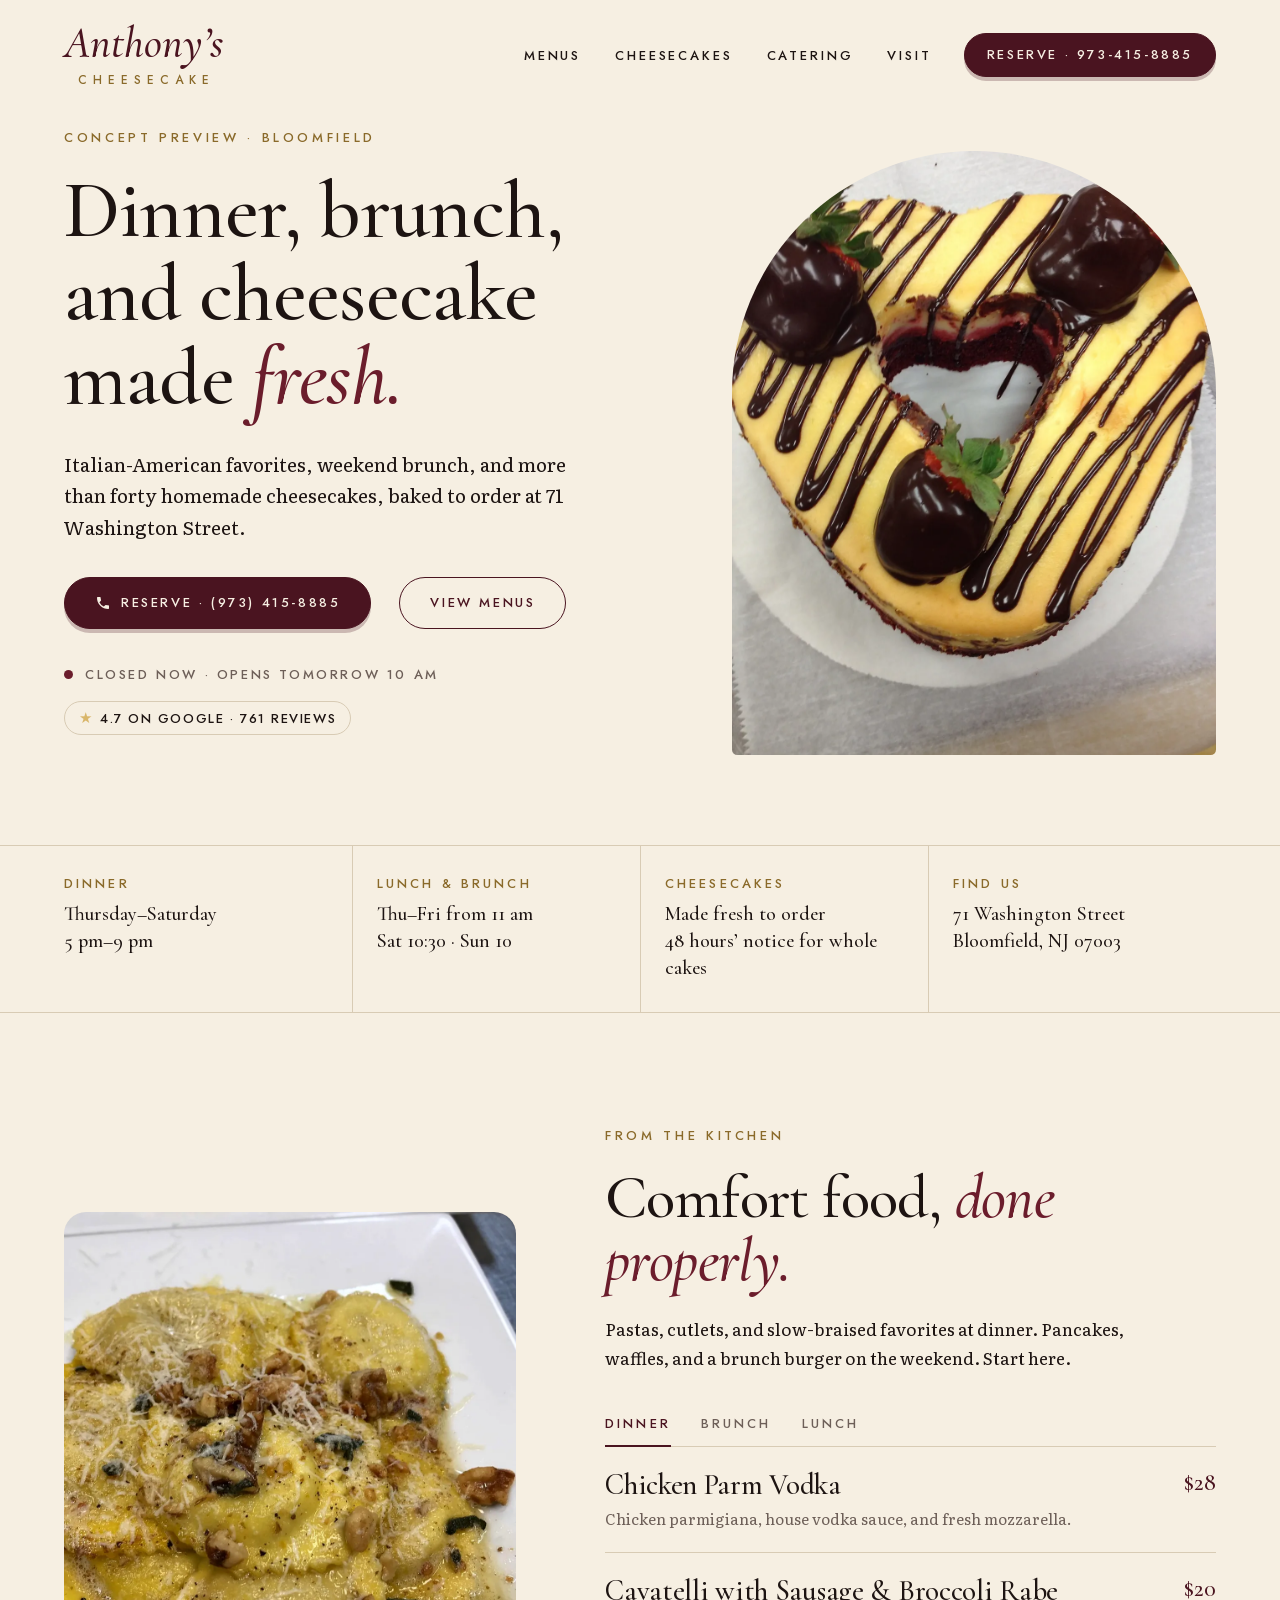
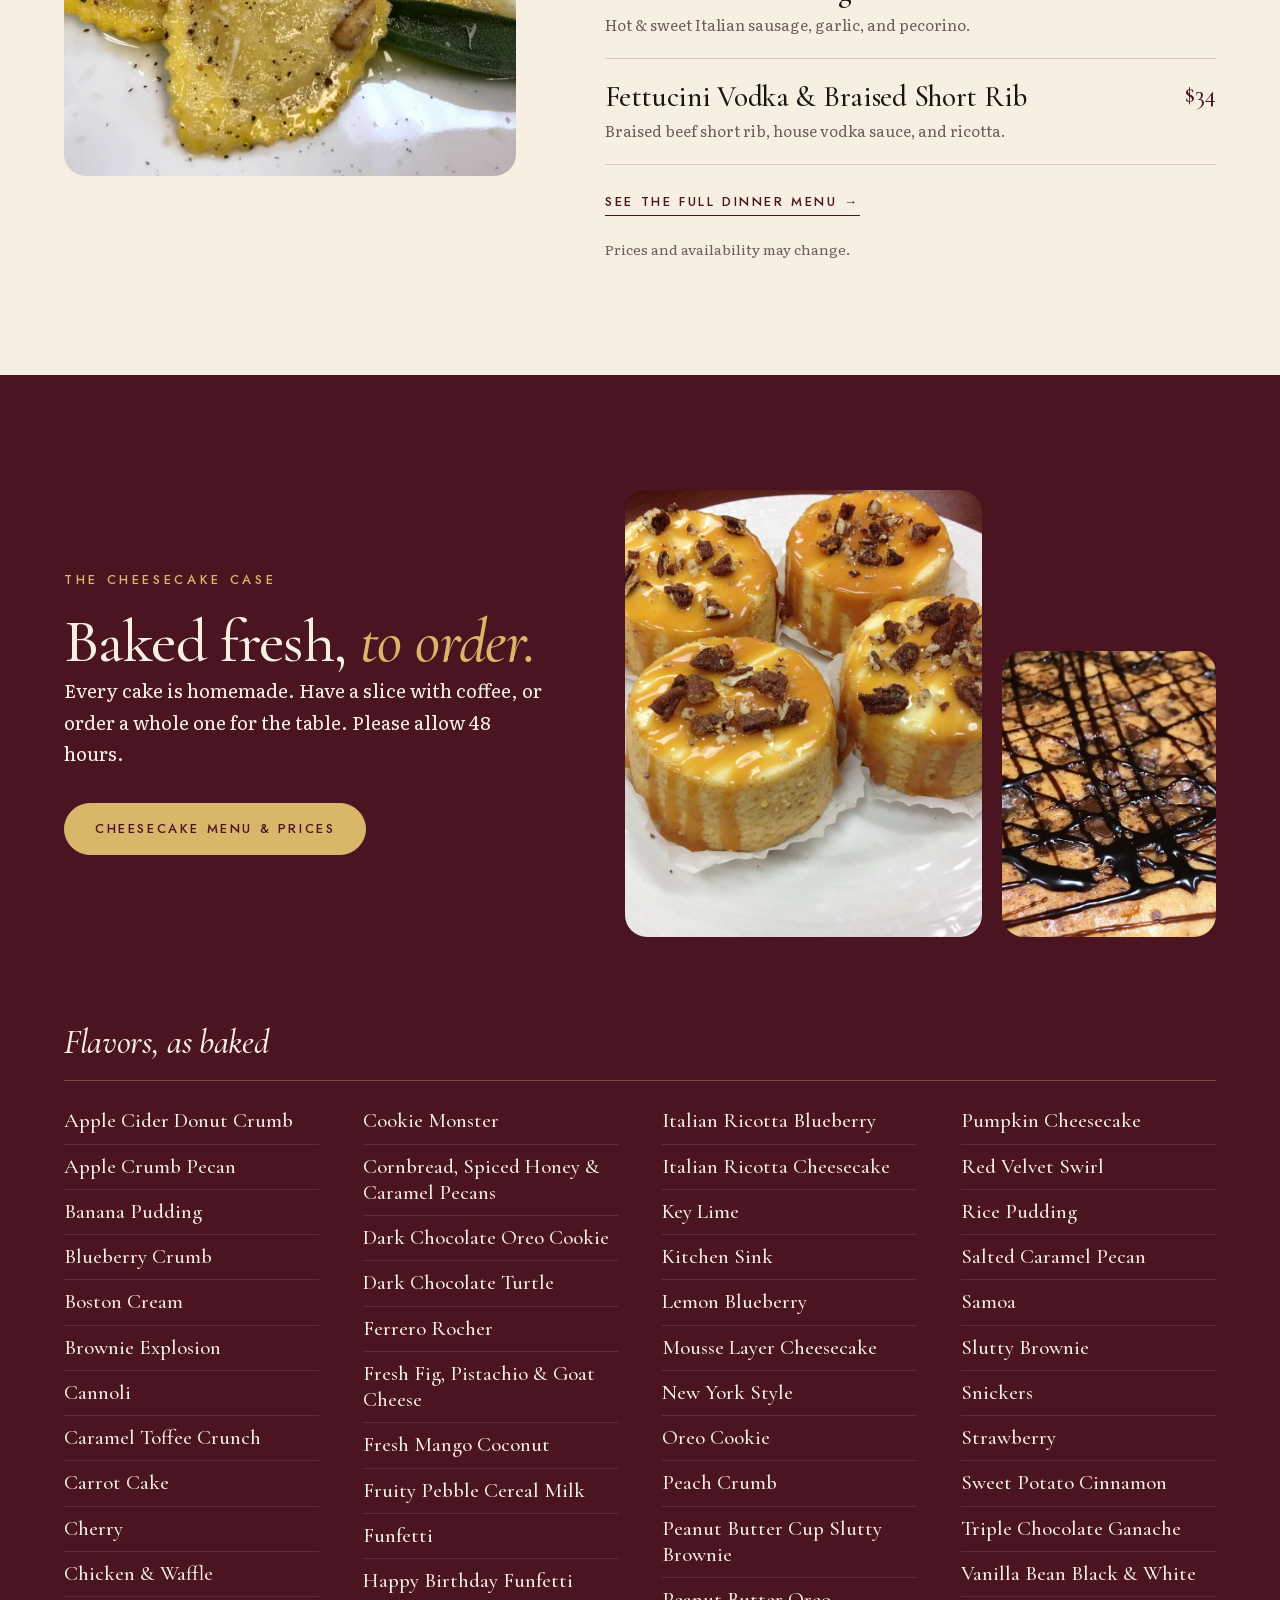
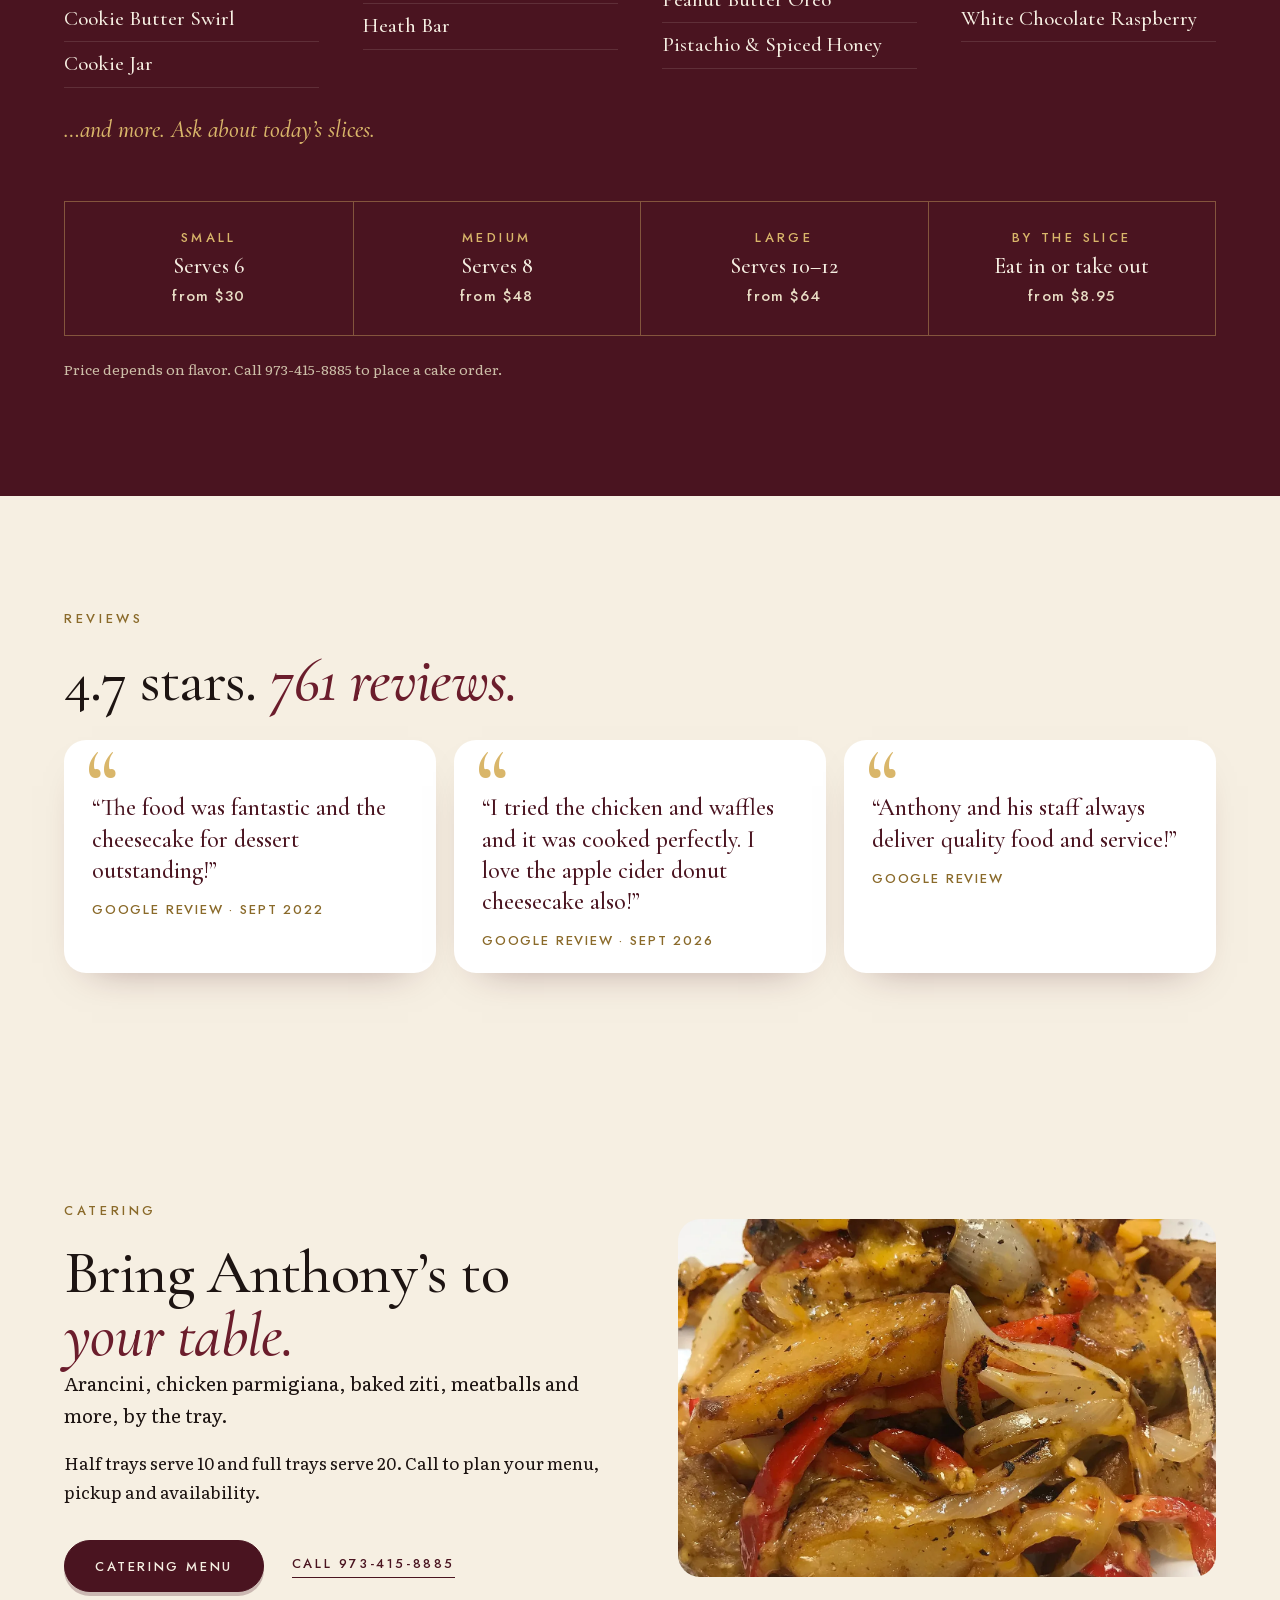
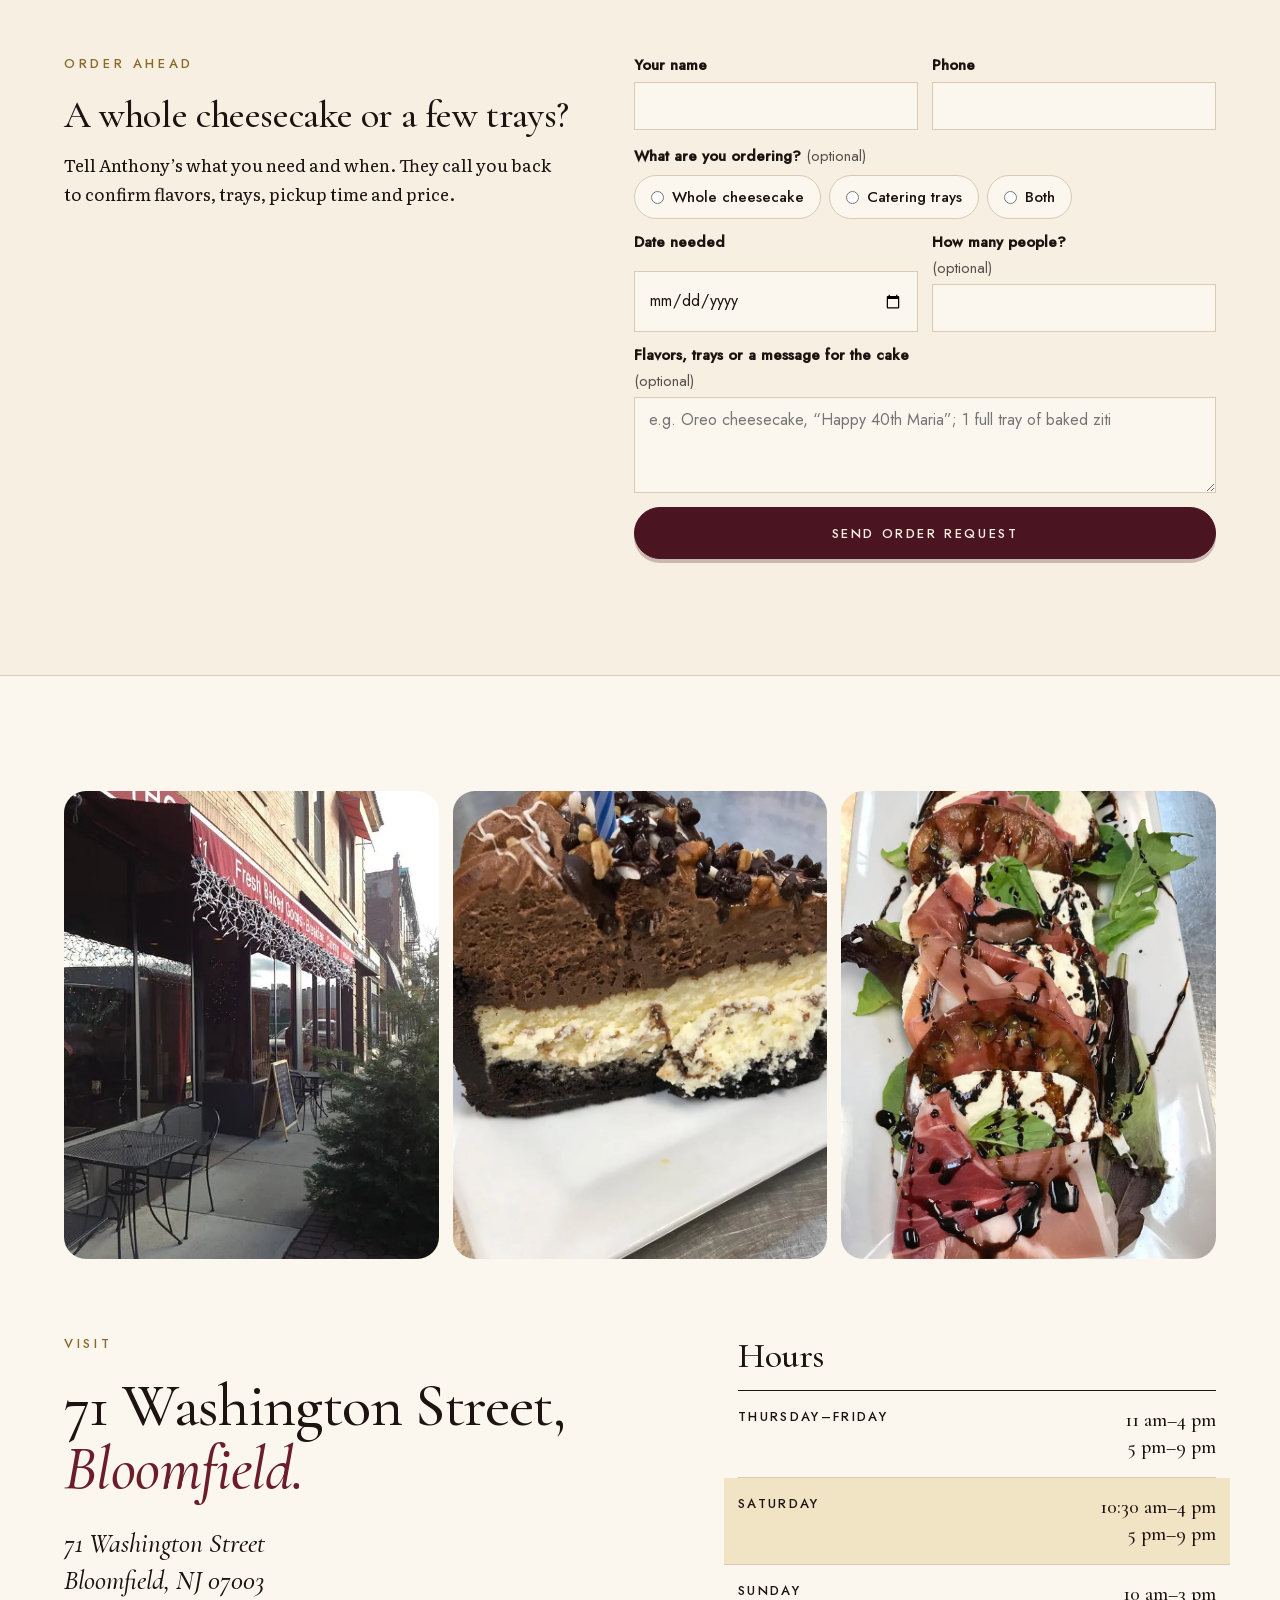
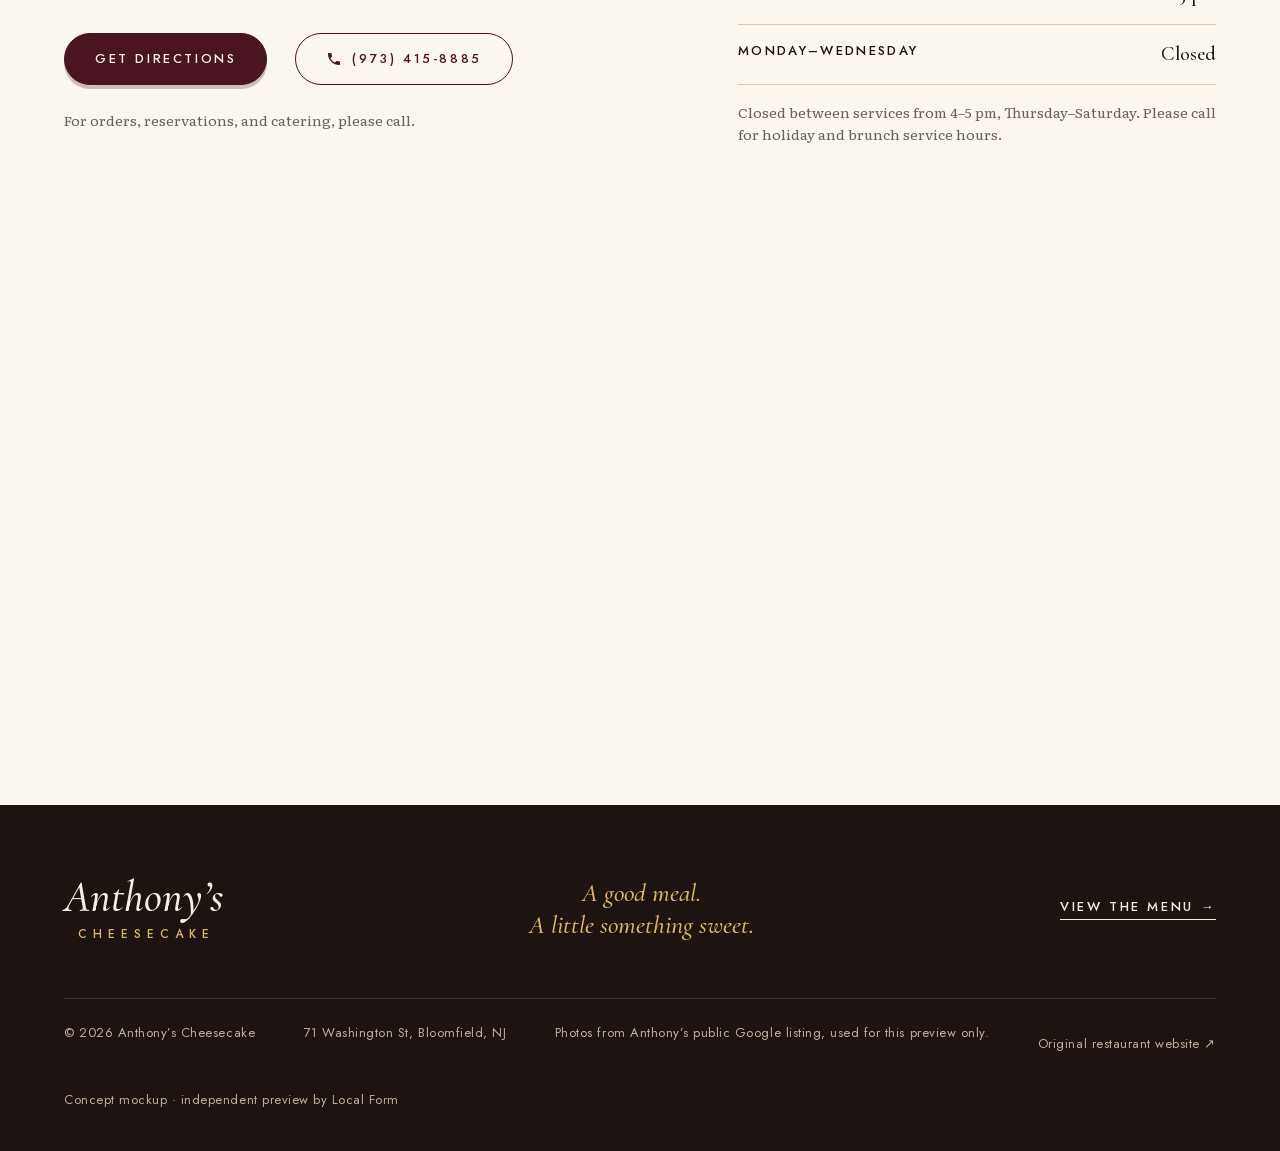
==== index.html @ 9adf65b8 "Preview" ====
<!doctype html>
<html lang="en">
<head>
  <meta charset="utf-8"><meta name="viewport" content="width=device-width, initial-scale=1">
  <title>Anthony’s Cheesecake · Dinner, Brunch & Homemade Cheesecake in Bloomfield, NJ</title>
  <meta name="description" content="Italian-American dinners, weekend brunch, and homemade cheesecake made fresh to order at 71 Washington Street in Bloomfield, NJ. Call 973-415-8885.">
  <meta property="og:type" content="website"><meta property="og:title" content="Anthony’s Cheesecake · Dinner, Brunch &amp; Homemade Cheesecake in Bloomfield, NJ"><meta property="og:description" content="Italian-American dinners, weekend brunch and homemade cheesecake made fresh to order at 71 Washington Street, Bloomfield, NJ.">
  <meta property="og:url" content="https://local-form.github.io/anthonys-preview/"><meta property="og:image" content="https://local-form.github.io/anthonys-preview/assets/og.jpg"><meta property="og:image:width" content="1200"><meta property="og:image:height" content="630"><meta name="twitter:card" content="summary_large_image">
  <meta name="robots" content="noindex"><meta name="theme-color" content="#4a1420">
  <link rel="icon" href="assets/favicon.svg" type="image/svg+xml">
  <link rel="stylesheet" href="assets/fonts.css?v=2"><link rel="stylesheet" href="styles.css?v=202610232">
  <script defer src="app.js?v=202610232"></script>
  <script type="application/ld+json">{"@context":"https://schema.org","@type":"Restaurant","name":"Anthony’s Cheesecake","servesCuisine":["Italian","American","Desserts"],"telephone":"+1-973-415-8885","address":{"@type":"PostalAddress","streetAddress":"71 Washington Street","addressLocality":"Bloomfield","addressRegion":"NJ","postalCode":"07003","addressCountry":"US"},"openingHoursSpecification":[{"@type":"OpeningHoursSpecification","dayOfWeek":["Thursday","Friday"],"opens":"11:00","closes":"16:00"},{"@type":"OpeningHoursSpecification","dayOfWeek":["Thursday","Friday","Saturday"],"opens":"17:00","closes":"21:00"},{"@type":"OpeningHoursSpecification","dayOfWeek":"Saturday","opens":"10:30","closes":"16:00"},{"@type":"OpeningHoursSpecification","dayOfWeek":"Sunday","opens":"10:00","closes":"15:00"}]}</script>
</head>
<body>
  <a class="skip-link" href="#main">Skip to content</a>
  <header class="site-header wrap">
    <a class="wordmark" href="index.html" aria-label="Anthony’s Cheesecake home">Anthony’s<span>Cheesecake</span></a>
    <nav class="desktop-nav" aria-label="Main navigation"><a href="menu.html">Menus</a><a href="menu.html?menu=cheesecake">Cheesecakes</a><a href="index.html#catering">Catering</a><a href="index.html#visit">Visit</a></nav>
    <a class="button header-call" href="tel:+19734158885">Reserve · 973-415-8885</a>
    <button class="menu-toggle" aria-expanded="false" aria-controls="mobile-nav" aria-label="Open navigation"><span class="menu-lines" aria-hidden="true"></span></button>
    <nav id="mobile-nav" class="mobile-nav" aria-label="Mobile navigation" hidden><a href="menu.html">Menus</a><a href="menu.html?menu=cheesecake">Cheesecakes</a><a href="index.html#catering">Catering</a><a href="index.html#visit">Hours &amp; directions</a><a href="tel:+19734158885">Call 973-415-8885</a></nav>
  </header>
  <main id="main">
    <section class="hero wrap" aria-labelledby="hero-title">
      <div class="hero-copy">
        <p class="eyebrow">Concept preview · Bloomfield</p>
        <h1 id="hero-title">Dinner, brunch, and cheesecake made <em>fresh.</em></h1>
        <p class="lead">Italian-American favorites, weekend brunch, and more than forty homemade cheesecakes, baked to order at 71 Washington Street.</p>
        <div class="action-row"><a class="button" href="tel:+19734158885"><svg class="ic" viewBox="0 0 24 24" aria-hidden="true"><path d="M6.6 10.8a15.1 15.1 0 0 0 6.6 6.6l2.2-2.2a1 1 0 0 1 1-.25 11.4 11.4 0 0 0 3.6.57 1 1 0 0 1 1 1V20a1 1 0 0 1-1 1A17 17 0 0 1 3 4a1 1 0 0 1 1-1h3.5a1 1 0 0 1 1 1c0 1.25.2 2.45.57 3.57a1 1 0 0 1-.25 1z"/></svg>Reserve · (973) 415-8885</a><a class="button button-ghost" href="menu.html">View menus</a></div>
        <p class="status" id="open-status" role="status"><span class="dot" aria-hidden="true"></span><span id="open-text">Hours below</span></p>
        <p class="rating-badge"><span aria-hidden="true">★</span> 4.7 on Google · 761 reviews</p>
      </div>
      <figure class="photo photo-arch" data-shot="1"><img src="assets/hero.webp" alt="A heart-shaped cheesecake with chocolate-dipped strawberries at Anthony’s" width="1152" height="1536" fetchpriority="high" style="object-position:50% 50%"></figure>
    </section>

    <section class="facts wrap" aria-label="At a glance"><div data-reveal><b>Dinner</b><span>Thursday–Saturday<br>5 pm–9 pm</span></div><div data-reveal><b>Lunch &amp; brunch</b><span>Thu–Fri from 11 am<br>Sat 10:30 · Sun 10</span></div><div data-reveal><b>Cheesecakes</b><span>Made fresh to order<br>48 hours’ notice for whole cakes</span></div><div data-reveal><b>Find us</b><span>71 Washington Street<br>Bloomfield, NJ 07003</span></div></section>

    <section class="menu-story wrap section-space" id="menus" aria-labelledby="meal-title">
      <figure class="photo photo-tall" data-shot="2" data-reveal><img src="assets/ravioli.webp" alt="Fresh ravioli with sage, toasted nuts and grated cheese at Anthony’s" loading="lazy" width="1080" height="1350"></figure>
      <div class="meal-copy">
        <p class="eyebrow">From the kitchen</p>
        <h2 id="meal-title" data-reveal>Comfort food, <em>done properly.</em></h2>
        <p>Pastas, cutlets, and slow-braised favorites at dinner. Pancakes, waffles, and a brunch burger on the weekend. Start here.</p>
        <div class="meal-tabs" role="tablist" aria-label="Preview a menu"><button id="preview-dinner" role="tab" aria-selected="true" aria-controls="meal-preview" data-preview="dinner">Dinner</button><button id="preview-brunch" role="tab" aria-selected="false" aria-controls="meal-preview" data-preview="brunch" tabindex="-1">Brunch</button><button id="preview-lunch" role="tab" aria-selected="false" aria-controls="meal-preview" data-preview="lunch" tabindex="-1">Lunch</button></div>
        <div id="meal-preview" role="tabpanel" aria-labelledby="preview-dinner" class="preview-list">
          <div class="preview-dish" data-reveal><div><h3>Chicken Parm Vodka</h3><p>Chicken parmigiana, house vodka sauce, and fresh mozzarella.</p></div><span>$28</span></div>
          <div class="preview-dish" data-reveal><div><h3>Cavatelli with Sausage &amp; Broccoli Rabe</h3><p>Hot &amp; sweet Italian sausage, garlic, and pecorino.</p></div><span>$20</span></div>
          <div class="preview-dish" data-reveal><div><h3>Fettucini Vodka &amp; Braised Short Rib</h3><p>Braised beef short rib, house vodka sauce, and ricotta.</p></div><span>$34</span></div>
        </div>
        <a id="full-menu-link" class="text-link" href="menu.html?menu=dinner">See the full dinner menu →</a>
        <p class="small">Prices and availability may change.</p>
      </div>
    </section>

    <section class="board-section section-space" id="cheesecakes" aria-labelledby="cake-title">
      <div class="wrap">
        <div class="board-top">
          <div class="board-intro"><p class="eyebrow">The cheesecake case</p><h2 id="cake-title" data-reveal>Baked fresh, <em>to order.</em></h2><p class="lead">Every cake is homemade. Have a slice with coffee, or order a whole one for the table. Please allow 48 hours.</p><div class="action-row"><a class="button button-gold" href="menu.html?menu=cheesecake">Cheesecake menu &amp; prices</a></div></div>
          <div class="photo-pair"><figure class="photo photo-dark" data-shot="3" data-reveal><img src="assets/case.webp" alt="Mini cheesecakes topped with pecans at Anthony’s" loading="lazy" style="object-position:50% 40%"></figure><figure class="photo photo-dark" data-shot="4" data-reveal><img src="assets/slice.webp" alt="Close-up of chocolate drizzle over a cheesecake at Anthony’s" loading="lazy" style="object-position:50% 50%"></figure></div>
        </div>
        <h3 class="flavor-title">Flavors, as baked</h3>
        <ul class="flavors">
<!--FLAVORS--><li>Apple Cider Donut Crumb</li><li>Apple Crumb Pecan</li><li>Banana Pudding</li><li>Blueberry Crumb</li><li>Boston Cream</li><li>Brownie Explosion</li><li>Cannoli</li><li>Caramel Toffee Crunch</li><li>Carrot Cake</li><li>Cherry</li><li>Chicken &amp; Waffle</li><li>Cookie Butter Swirl</li><li>Cookie Jar</li><li>Cookie Monster</li><li>Cornbread, Spiced Honey &amp; Caramel Pecans</li><li>Dark Chocolate Oreo Cookie</li><li>Dark Chocolate Turtle</li><li>Ferrero Rocher</li><li>Fresh Fig, Pistachio &amp; Goat Cheese</li><li>Fresh Mango Coconut</li><li>Fruity Pebble Cereal Milk</li><li>Funfetti</li><li>Happy Birthday Funfetti</li><li>Heath Bar</li><li>Italian Ricotta Blueberry</li><li>Italian Ricotta Cheesecake</li><li>Key Lime</li><li>Kitchen Sink</li><li>Lemon Blueberry</li><li>Mousse Layer Cheesecake</li><li>New York Style</li><li>Oreo Cookie</li><li>Peach Crumb</li><li>Peanut Butter Cup Slutty Brownie</li><li>Peanut Butter Oreo</li><li>Pistachio &amp; Spiced Honey</li><li>Pumpkin Cheesecake</li><li>Red Velvet Swirl</li><li>Rice Pudding</li><li>Salted Caramel Pecan</li><li>Samoa</li><li>Slutty Brownie</li><li>Snickers</li><li>Strawberry</li><li>Sweet Potato Cinnamon</li><li>Triple Chocolate Ganache</li><li>Vanilla Bean Black &amp; White</li><li>White Chocolate Raspberry</li><!--/FLAVORS-->
        </ul><p class="board-note">…and more. Ask about today’s slices.</p>
        <div class="sizes" role="list" aria-label="Whole cheesecake sizes">
          <div role="listitem" data-reveal><b>Small</b><span>Serves 6</span><em>from $30</em></div>
          <div role="listitem" data-reveal><b>Medium</b><span>Serves 8</span><em>from $48</em></div>
          <div role="listitem" data-reveal><b>Large</b><span>Serves 10–12</span><em>from $64</em></div>
          <div role="listitem" data-reveal><b>By the slice</b><span>Eat in or take out</span><em>from $8.95</em></div>
        </div>
        <p class="small sizes-note">Price depends on flavor. Call 973-415-8885 to place a cake order.</p>
      </div>
    </section>


    <section class="reviews-section wrap section-space" aria-labelledby="rev-title">
      <p class="eyebrow" data-reveal>Reviews</p>
      <h2 id="rev-title" data-reveal>4.7 stars. <em>761 reviews.</em></h2>
      <div class="review-cards">
        <figure data-reveal><blockquote>“The food was fantastic and the cheesecake for dessert outstanding!”</blockquote><figcaption>Google review · Sept 2022</figcaption></figure>
        <figure data-reveal><blockquote>“I tried the chicken and waffles and it was cooked perfectly. I love the apple cider donut cheesecake also!”</blockquote><figcaption>Google review · Sept 2026</figcaption></figure>
        <figure data-reveal><blockquote>“Anthony and his staff always deliver quality food and service!”</blockquote><figcaption>Google review</figcaption></figure>
      </div>
    </section>

    <section id="catering" class="catering-section wrap section-space" aria-labelledby="catering-title">
      <div class="catering-layout"><div><p class="eyebrow">Catering</p><h2 id="catering-title" data-reveal>Bring Anthony’s to <em>your table.</em></h2><p class="lead">Arancini, chicken parmigiana, baked ziti, meatballs and more, by the tray.</p><p>Half trays serve 10 and full trays serve 20. Call to plan your menu, pickup and availability.</p><div class="action-row"><a class="button" href="menu.html?menu=catering">Catering menu</a><a class="text-link" href="tel:+19734158885">Call 973-415-8885</a></div></div>
      <figure class="photo photo-wide" data-shot="5" data-reveal><img src="assets/catering.webp" alt="Sausage and peppers from Anthony’s kitchen" loading="lazy" style="object-position:50% 50%"></figure></div>
      <div class="lf-wrap" style="margin-top:clamp(36px,5vw,64px)"><div><p class="eyebrow">Order ahead</p><h3 class="lf-h3">A whole cheesecake or a few trays?</h3><p>Tell Anthony’s what you need and when. They call you back to confirm flavors, trays, pickup time and price.</p></div><form id="order-form" class="lf-req" data-lf-request data-lf-confirm="Preview only: nothing was sent. On the real site, Anthony’s calls you back to confirm flavors, trays, pickup time and price. To order now, call 973-415-8885."><div class="lf-row"><label>Your name<input type="text" name="name" autocomplete="name" required></label><label>Phone<input type="tel" name="phone" autocomplete="tel" inputmode="tel" required></label></div><fieldset><legend>What are you ordering? <span>(optional)</span></legend><label><input type="radio" name="kind" value="Whole cheesecake" data-sum="%"> Whole cheesecake</label><label><input type="radio" name="kind" value="Catering trays" data-sum="%"> Catering trays</label><label><input type="radio" name="kind" value="Both" data-sum="%"> Both</label></fieldset><div class="lf-row"><label>Date needed<input type="date" name="day" data-sum="%" required></label><label>How many people? <span>(optional)</span><input type="number" name="guests" min="1" inputmode="numeric" data-sum="% people"></label></div><label>Flavors, trays or a message for the cake <span>(optional)</span><textarea name="order" rows="3" data-sum="%" placeholder="e.g. Oreo cheesecake, “Happy 40th Maria”; 1 full tray of baked ziti"></textarea></label><button class="button" type="submit">Send order request</button><p class="lf-done" role="status" aria-live="polite" hidden></p></form></div>
    </section>

    <section id="visit" class="visit-section section-space" aria-labelledby="visit-title">
      <div class="wrap">
        <div class="photo-strip"><figure class="photo" data-reveal><img src="assets/strip-front.webp" alt="Anthony’s red awning and outdoor tables on Washington Street" loading="lazy" width="540" height="675"></figure><figure class="photo" data-reveal><img src="assets/strip-heart.webp" alt="A tall slice of chocolate layer cheesecake" loading="lazy" width="800" height="1000"></figure><figure class="photo" data-reveal><img src="assets/strip-caprese.webp" alt="Tomato, mozzarella and prosciutto with balsamic" loading="lazy" width="800" height="1000"></figure></div>
        <div class="visit-grid">
          <div class="visit-intro"><p class="eyebrow">Visit</p><h2 id="visit-title" data-reveal>71 Washington Street, <em>Bloomfield.</em></h2><address>71 Washington Street<br>Bloomfield, NJ 07003</address><div class="action-row"><a class="button" href="https://www.google.com/maps/dir/?api=1&amp;destination=71+Washington+Street+Bloomfield+NJ+07003" target="_blank" rel="noopener">Get directions</a><a class="button button-ghost" href="tel:+19734158885"><svg class="ic" viewBox="0 0 24 24" aria-hidden="true"><path d="M6.6 10.8a15.1 15.1 0 0 0 6.6 6.6l2.2-2.2a1 1 0 0 1 1-.25 11.4 11.4 0 0 0 3.6.57 1 1 0 0 1 1 1V20a1 1 0 0 1-1 1A17 17 0 0 1 3 4a1 1 0 0 1 1-1h3.5a1 1 0 0 1 1 1c0 1.25.2 2.45.57 3.57a1 1 0 0 1-.25 1z"/></svg>(973) 415-8885</a></div><p class="small">For orders, reservations, and catering, please call.</p></div>
          <div class="hours"><h3>Hours</h3><dl data-hours><div data-days="4,5"><dt>Thursday–Friday</dt><dd>11 am–4 pm<br>5 pm–9 pm</dd></div><div data-days="6"><dt>Saturday</dt><dd>10:30 am–4 pm<br>5 pm–9 pm</dd></div><div data-days="0"><dt>Sunday</dt><dd>10 am–3 pm</dd></div><div data-days="1,2,3"><dt>Monday–Wednesday</dt><dd>Closed</dd></div></dl><p class="small">Closed between services from 4–5 pm, Thursday–Saturday. Please call for holiday and brunch service hours.</p></div>
        </div>
        <div class="visit-map" data-reveal><iframe title="Map to Anthony’s Cheesecake, 71 Washington St, Bloomfield" src="https://www.google.com/maps/embed?origin=mfe&amp;pb=!1m3!2m1!1sAnthony's+Cheesecake+71+Washington+St+Bloomfield+NJ+07003!6i16" loading="lazy" referrerpolicy="no-referrer-when-downgrade"></iframe></div>
      </div>
    </section>
  </main>
  <footer class="site-footer"><div class="wrap"><div class="footer-top"><a class="wordmark" href="index.html">Anthony’s<span>Cheesecake</span></a><p>A good meal.<br>A little something sweet.</p><a class="text-link" href="menu.html">View the menu →</a></div><div class="footer-bottom"><span>© <span data-year>2026</span> Anthony’s Cheesecake</span><span>71 Washington St, Bloomfield, NJ</span><span>Photos from Anthony’s public Google listing, used for this preview only.</span><a href="https://anthonyscheesecake.com/" target="_blank" rel="noopener">Original restaurant website ↗</a><a href="https://localform.online" target="_blank" rel="noopener">Concept mockup · independent preview by Local Form</a></div></div></footer>
  <nav class="mobile-actions" aria-label="Quick restaurant actions"><a href="menu.html">View menus</a><a href="tel:+19734158885"><svg class="ic" viewBox="0 0 24 24" aria-hidden="true"><path d="M6.6 10.8a15.1 15.1 0 0 0 6.6 6.6l2.2-2.2a1 1 0 0 1 1-.25 11.4 11.4 0 0 0 3.6.57 1 1 0 0 1 1 1V20a1 1 0 0 1-1 1A17 17 0 0 1 3 4a1 1 0 0 1 1-1h3.5a1 1 0 0 1 1 1c0 1.25.2 2.45.57 3.57a1 1 0 0 1-.25 1z"/></svg>Call (973) 415-8885</a></nav>
</body>
</html>
---- assets/fonts.css ----
﻿@font-face{font-family:'Literata';font-style:normal;font-weight:400;font-display:swap;src:url(font-0.woff2) format('woff2')}
@font-face{font-family:'Literata';font-style:normal;font-weight:500;font-display:swap;src:url(font-1.woff2) format('woff2')}
@font-face{font-family:'Cormorant Garamond';font-style:normal;font-weight:500;font-display:swap;src:url(cg-500.woff2) format('woff2')}
@font-face{font-family:'Cormorant Garamond';font-style:normal;font-weight:600;font-display:swap;src:url(cg-600.woff2) format('woff2')}
@font-face{font-family:'Cormorant Garamond';font-style:italic;font-weight:500;font-display:swap;src:url(cg-italic.woff2) format('woff2')}
@font-face{font-family:'Jost';font-style:normal;font-weight:400;font-display:swap;src:url(jost-400.woff2) format('woff2')}
@font-face{font-family:'Jost';font-style:normal;font-weight:500;font-display:swap;src:url(jost-500.woff2) format('woff2')}
---- styles.css ----
@import url('assets/fonts.css');
:root{--cream:#f6efe2;--paper:#fbf7ee;--wine:#4a1420;--wine-2:#6b1d2c;--ink:#1d1412;--brass:#8a6a2a;--gold:#d9b66a;--muted:#6d5f58;--line:#d8cbb4;--display:'Cormorant Garamond',Georgia,serif;--body:'Literata',Georgia,serif;--ui:'Jost',Arial,sans-serif;--gutter:clamp(22px,5vw,80px);--space:clamp(72px,9vw,136px)}
*{box-sizing:border-box}html{scroll-behavior:smooth;scroll-padding-top:20px}body{margin:0;background:var(--cream);color:var(--ink);font-family:var(--body);font-size:17px;line-height:1.7}button,input,select{font:inherit}button{cursor:pointer}a{color:inherit;text-decoration:none}a:hover{text-decoration:underline;text-underline-offset:5px}button:focus-visible,a:focus-visible,summary:focus-visible,input:focus-visible,select:focus-visible{outline:2px solid var(--brass);outline-offset:4px}img,svg{display:block;max-width:100%}h1,h2,h3,p,figure{margin:0}h1,h2,h3{font-family:var(--display);font-weight:500;line-height:1.02;color:var(--ink);letter-spacing:-.01em}h1{font-size:clamp(50px,6.4vw,100px)}h2{font-size:clamp(40px,4.8vw,72px)}h3{font-size:28px;line-height:1.1}em{font-style:italic;color:var(--wine-2)}p{max-width:58ch}p+p{margin-top:18px}.lead{font-size:clamp(18px,1.5vw,21px);line-height:1.65}.small{font-size:14px;color:var(--muted);line-height:1.6}.eyebrow{font:500 13px/1.3 var(--ui);letter-spacing:.28em;text-transform:uppercase;color:var(--brass);margin-bottom:22px;max-width:none}.wrap{width:100%;max-width:1440px;padding-inline:var(--gutter);margin-inline:auto}.section-space{padding-block:var(--space)}
.button{display:inline-flex;align-items:center;justify-content:center;min-height:52px;padding:12px 30px;background:var(--wine);color:var(--cream);font:500 13px/1.2 var(--ui);letter-spacing:.2em;text-transform:uppercase;border:1px solid var(--wine);transition:background .25s,color .25s,border-color .25s;text-align:center}.button:hover{text-decoration:none;background:var(--ink);border-color:var(--ink)}.button-ghost{background:transparent;color:var(--wine);border-color:var(--wine)}.button-ghost:hover{background:var(--wine);color:var(--cream);border-color:var(--wine)}.button-gold{background:var(--gold);color:var(--wine);border-color:var(--gold)}.button-gold:hover{background:var(--cream);border-color:var(--cream);color:var(--wine)}.text-link{font:500 13px/1.4 var(--ui);letter-spacing:.2em;text-transform:uppercase;border-bottom:1px solid currentColor;padding-bottom:3px}.text-link:hover{text-decoration:none;opacity:.7}.action-row{display:flex;align-items:center;flex-wrap:wrap;gap:18px 28px;margin-top:34px}.skip-link{position:fixed;z-index:100;top:10px;left:10px;padding:12px 18px;background:var(--wine);color:var(--cream);transform:translateY(-160%)}.skip-link:focus{transform:none}
.site-header{min-height:110px;display:flex;align-items:center;justify-content:space-between;gap:32px;position:relative;z-index:30}.wordmark{font:italic 500 44px/.9 var(--display);color:var(--wine);display:inline-block;flex-shrink:0;text-align:center}.wordmark span{display:block;font:500 12px/1 var(--ui);font-style:normal;letter-spacing:.5em;text-transform:uppercase;color:var(--brass);margin-top:10px;padding-left:.5em}.wordmark:hover{text-decoration:none}.desktop-nav{display:flex;gap:34px;margin-left:auto;font:500 13px/1 var(--ui);letter-spacing:.22em;text-transform:uppercase}.desktop-nav a{padding-block:14px}.header-call{min-height:44px;padding:10px 22px;font-size:13px}.menu-toggle,.mobile-nav,.mobile-actions{display:none}
.photo{position:relative;overflow:hidden;background:linear-gradient(160deg,#2a1a1a,#4a1420);color:var(--cream)}.photo img,.photo video{width:100%;height:100%;object-fit:cover}.ph{position:absolute;inset:14px;border:1px solid #d9b66a77;display:flex;flex-direction:column;justify-content:flex-end;gap:6px;padding:clamp(16px,2vw,28px)}.ph-num{font:500 13px/1.3 var(--ui);letter-spacing:.22em;text-transform:uppercase;color:var(--gold)}.ph b{font:italic 500 clamp(24px,2.3vw,34px)/1.05 var(--display)}.ph small{font:13px/1.55 var(--ui);color:#e8dcc4;max-width:42ch}.photo-arch{border-radius:999px 999px 0 0;aspect-ratio:4/5}.photo-arch .ph{border-radius:999px 999px 0 0}.photo-tall{aspect-ratio:4/5}.photo-wide{aspect-ratio:3/2}.photo-dark{aspect-ratio:1}.photo-banner{aspect-ratio:21/9;margin-bottom:clamp(44px,6vw,80px)}
.hero{display:grid;grid-template-columns:1.1fr .9fr;align-items:end;gap:clamp(30px,6vw,100px);padding-block:20px 90px}.hero-copy{padding-bottom:20px}.hero h1 em{display:inline}.hero .lead{margin-top:28px;max-width:44ch}.hero .photo{max-width:520px;width:100%;justify-self:end}.status{display:inline-flex;align-items:center;gap:12px;margin-top:38px;font:500 13px/1.3 var(--ui);letter-spacing:.2em;text-transform:uppercase;color:var(--muted);max-width:none}.status .dot{width:9px;height:9px;border-radius:50%;background:#9a8f88}.status.is-open{color:var(--ink)}.status.is-open .dot{background:#2f8f55;box-shadow:0 0 0 4px #2f8f5530}.status.is-closed .dot{background:var(--wine-2)}
.facts{display:grid;grid-template-columns:repeat(4,1fr);border-block:1px solid var(--line);padding-block:0}.facts div{padding:30px 24px;border-left:1px solid var(--line);display:flex;flex-direction:column;gap:8px}.facts div:first-child{border-left:0;padding-left:0}.facts b{font:500 13px/1.3 var(--ui);letter-spacing:.24em;text-transform:uppercase;color:var(--brass)}.facts span{font:500 20px/1.35 var(--display)}
.menu-story{display:grid;grid-template-columns:.85fr 1.15fr;gap:clamp(40px,7vw,120px);align-items:center}.meal-copy>p:not(.eyebrow){margin-top:22px}.meal-tabs{display:flex;gap:30px;margin-top:34px;border-bottom:1px solid var(--line)}.meal-tabs button{border:0;background:transparent;padding:10px 0 14px;font:500 13px/1.2 var(--ui);letter-spacing:.24em;text-transform:uppercase;color:var(--muted);position:relative}.meal-tabs button[aria-selected=true]{color:var(--wine)}.meal-tabs button[aria-selected=true]:after{content:'';position:absolute;left:0;right:0;bottom:-1px;height:2px;background:var(--wine)}.preview-dish{display:grid;grid-template-columns:1fr auto;gap:24px;padding:22px 0;border-bottom:1px solid var(--line)}.preview-dish h3{font-size:29px}.preview-dish p{margin-top:6px;font-size:15px;color:var(--muted);line-height:1.55}.preview-dish>span{font:500 24px/1.2 var(--display);color:var(--wine)}.meal-copy .text-link{display:inline-block;margin-top:28px;color:var(--wine)}.meal-copy .small{margin-top:16px}
.board-section{background:var(--wine);color:var(--cream)}.board-section h2,.board-section h3{color:var(--cream)}.board-section em{color:var(--gold)}.board-section .eyebrow{color:var(--gold)}.board-top{display:grid;grid-template-columns:.9fr 1.1fr;gap:clamp(36px,6vw,100px);align-items:center;margin-bottom:clamp(56px,7vw,96px)}.photo-pair{display:grid;grid-template-columns:1.25fr .75fr;gap:20px;align-items:end}.photo-pair .photo:first-child{aspect-ratio:4/5}.photo-pair .photo:last-child{aspect-ratio:3/4}.photo-dark{background:linear-gradient(160deg,#2a1114,#12090a)}.flavor-title{font:italic 500 34px/1 var(--display);color:var(--gold);padding-bottom:20px;border-bottom:1px solid #d9b66a55}.flavors{list-style:none;margin:0;padding:18px 0 0;columns:4 220px;column-gap:44px}.flavors li{font:500 21px/1.25 var(--display);padding:9px 0;break-inside:avoid;border-bottom:1px solid #f6efe21f}.board-note{margin-top:26px;font:italic 500 24px/1.3 var(--display);color:var(--gold);max-width:none}.sizes{display:grid;grid-template-columns:repeat(4,1fr);margin-top:56px;border:1px solid #d9b66a66}.sizes div{padding:28px 20px;text-align:center;display:flex;flex-direction:column;gap:6px;border-left:1px solid #d9b66a66}.sizes div:first-child{border-left:0}.sizes b{font:500 13px/1.3 var(--ui);letter-spacing:.26em;text-transform:uppercase;color:var(--gold)}.sizes span{font:500 22px/1.2 var(--display)}.sizes em{font:500 15px var(--ui);color:#e8dcc4;font-style:normal;letter-spacing:.08em}.sizes-note{margin-top:22px;color:#cdbfa8;max-width:none}
.catering-layout{display:grid;grid-template-columns:1fr 1fr;gap:clamp(36px,6vw,100px);align-items:center}.catering-layout .text-link{color:var(--wine)}
.visit-section{background:var(--paper);border-top:1px solid var(--line)}.visit-grid{display:grid;grid-template-columns:1.1fr .9fr;gap:clamp(40px,7vw,110px);align-items:start}.visit-intro address{font:normal italic 500 27px/1.35 var(--display);margin-top:26px}.visit-intro>p.small{margin-top:24px}.hours>h3{font-size:36px;padding-bottom:14px;border-bottom:1px solid var(--ink)}.hours dl{margin:0}.hours dl>div{display:grid;grid-template-columns:1fr auto;gap:18px;padding:16px 0;border-bottom:1px solid var(--line)}.hours dt{font:500 13px/1.6 var(--ui);letter-spacing:.18em;text-transform:uppercase}.hours dd{text-align:right;margin:0;font:500 20px/1.35 var(--display)}.hours dl>div.is-today{background:#f1e4c4;margin-inline:-14px;padding-inline:14px}.hours .small{margin-top:16px}
.site-footer{background:var(--ink);color:var(--cream);padding:72px 0 28px}.footer-top{display:flex;justify-content:space-between;gap:28px;align-items:center;padding-bottom:56px}.site-footer .wordmark{color:var(--cream)}.site-footer .wordmark span{color:var(--gold)}.footer-top p{font:italic 500 26px/1.25 var(--display);color:var(--gold);text-align:center}.site-footer .text-link{color:var(--cream)}.footer-bottom{display:flex;flex-wrap:wrap;gap:12px 36px;justify-content:space-between;font:13px/1.6 var(--ui);letter-spacing:.04em;color:#bcae98;border-top:1px solid #f6efe222;padding-top:24px}
.menu-page .site-header{min-height:96px}.menu-intro{display:flex;align-items:flex-end;justify-content:space-between;gap:35px;padding-top:36px;padding-bottom:40px}.menu-intro h1{font-size:clamp(50px,6vw,92px)}.menu-intro p{margin-top:18px;max-width:46ch}.menu-utility{display:flex;flex-direction:column;gap:12px;align-items:flex-end;flex-shrink:0}.menu-controls{padding-top:4px}.menu-categories{display:flex;gap:6px 30px;flex-wrap:wrap;margin:0 0 26px;padding:0 0 0;list-style:none;border-bottom:1px solid var(--line)}.menu-categories a{display:block;padding:10px 0 14px;font:500 13px/1.3 var(--ui);letter-spacing:.24em;text-transform:uppercase;color:var(--muted);position:relative}.menu-categories a:hover{text-decoration:none;color:var(--wine)}.menu-categories a[aria-current=true]{color:var(--wine)}.menu-categories a[aria-current=true]:after{content:'';position:absolute;left:0;right:0;bottom:-1px;height:2px;background:var(--wine)}.search-line{display:flex;align-items:flex-end;justify-content:space-between;gap:24px;padding-bottom:30px}.search-box{position:relative;max-width:480px;width:100%}.search-box label{display:block;font:500 13px/1.2 var(--ui);letter-spacing:.24em;text-transform:uppercase;color:var(--brass);margin-bottom:8px}.search-box input{display:block;width:100%;height:52px;border:1px solid var(--ink);border-radius:0;background:var(--paper);padding:10px 50px 10px 16px;font:16px var(--body);color:var(--ink)}.search-clear{position:absolute;right:4px;bottom:4px;width:44px;height:44px;border:0;background:transparent;color:var(--wine);font:28px/1 var(--ui)}.search-line>p{font:500 13px var(--ui);letter-spacing:.1em;color:var(--muted)}.menu-content{padding-bottom:100px}[hidden],.menu-panel[hidden],.menu-group[hidden],.dish[hidden]{display:none!important}.panel-intro{padding:26px 30px;background:var(--paper);border:1px solid var(--line);border-left:3px solid var(--brass);margin-bottom:40px;display:flex;justify-content:space-between;gap:32px;align-items:center}.panel-intro p{font-size:15px;max-width:72ch}.panel-intro p+p{margin-top:8px}.panel-intro .button{flex-shrink:0}.menu-group>h2{font-size:clamp(36px,3.6vw,52px);padding:28px 0 18px;font-style:italic}.dish-list{display:grid;grid-template-columns:1fr 1fr;gap:0 clamp(32px,6vw,90px)}.dish{padding:24px 0;border-top:1px solid var(--line)}.dish-head{display:flex;align-items:baseline;justify-content:space-between;gap:20px}.dish h3{font-size:27px}.dish p{margin-top:8px;font-size:15px;color:var(--muted);line-height:1.6;max-width:62ch}.dish .price{font:500 23px/1.2 var(--display);color:var(--wine);white-space:nowrap}.dish .price.unclear{font:13px/1.4 var(--ui);white-space:normal;text-align:right;max-width:100px;color:var(--muted)}.dish-prices{display:flex;flex-wrap:wrap;gap:10px 26px;margin:14px 0 0}.dish-prices div{display:flex;gap:8px;align-items:baseline}.dish-prices dt{font:500 13px var(--ui);text-transform:uppercase;letter-spacing:.18em;color:var(--muted)}.dish-prices dd{margin:0;font:500 22px var(--display);color:var(--wine);font-variant-numeric:lining-nums tabular-nums}.dish-detail{display:inline-flex;margin-top:10px;padding:8px 0;font:500 13px var(--ui);letter-spacing:.2em;text-transform:uppercase;color:var(--wine);border:0;background:transparent;border-bottom:1px solid currentColor}.menu-notes{font-size:14px;line-height:1.8;color:var(--muted);padding:30px 0;max-width:90ch}.menu-notes a{text-decoration:underline}.empty-message{padding:44px 0;font:italic 500 28px var(--display)}.empty-message button{display:block;margin-top:20px}.back-link{margin-top:30px;display:inline-block}.print-button{border:0;background:none;padding:8px 0;color:var(--wine);white-space:nowrap}
.cake-dialog{border:1px solid var(--ink);padding:0;max-width:600px;width:calc(100% - 32px);max-height:calc(100dvh - 40px);background:var(--cream);color:var(--ink);overflow:auto}.cake-dialog::backdrop{background:#1d1412cc}.dialog-content{padding:32px}.dialog-close{display:block;margin-left:auto;border:0;background:transparent;color:var(--wine);font:500 13px var(--ui);letter-spacing:.2em;text-transform:uppercase;padding:10px;min-height:44px}.cake-dialog h2{font-size:42px;margin:8px 0 18px}.cake-dialog p{font-size:16px}.cake-dialog label{font:500 13px var(--ui);letter-spacing:.24em;text-transform:uppercase;color:var(--brass);display:block;margin:24px 0 8px}.cake-dialog select{font:16px var(--body);color:var(--ink);background:var(--paper);width:100%;height:52px;border:1px solid var(--ink);border-radius:0;padding:10px}.cake-dialog .order-summary{display:flex;justify-content:space-between;align-items:baseline;font:500 13px var(--ui);letter-spacing:.2em;text-transform:uppercase;margin:22px 0}.cake-dialog .order-summary strong{font:500 38px var(--display);color:var(--wine);letter-spacing:0}.cake-dialog .button{width:100%;margin:18px 0}
@media(max-width:1100px){.desktop-nav{gap:22px}.header-call{padding-inline:16px}.wordmark{font-size:38px}.facts{grid-template-columns:1fr 1fr}.facts div:nth-child(3){border-left:0;padding-left:0}.facts div:nth-child(n+3){border-top:1px solid var(--line)}.sizes{grid-template-columns:1fr 1fr}.sizes div:nth-child(3){border-left:0}.sizes div:nth-child(n+3){border-top:1px solid #d9b66a66}.menu-intro{align-items:flex-start}}
@media(max-width:760px){:root{--gutter:22px;--space:64px}body{padding-bottom:72px;font-size:16px}.site-header{min-height:88px;gap:16px}.wordmark{font-size:36px}.wordmark span{font-size:12px;letter-spacing:.4em}.desktop-nav,.header-call{display:none}.menu-toggle{display:flex;width:48px;height:48px;border:1px solid var(--wine);background:transparent;color:var(--wine);align-items:center;justify-content:center}.menu-lines,.menu-lines:before,.menu-lines:after{display:block;width:20px;height:2px;background:currentColor;position:relative;transition:transform .2s}.menu-lines:before,.menu-lines:after{position:absolute;content:'';left:0}.menu-lines:before{top:-6px}.menu-lines:after{top:6px}.menu-toggle[aria-expanded=true] .menu-lines{background:transparent}.menu-toggle[aria-expanded=true] .menu-lines:before{top:0;transform:rotate(45deg)}.menu-toggle[aria-expanded=true] .menu-lines:after{top:0;transform:rotate(-45deg)}.mobile-nav{display:flex;position:absolute;left:0;right:0;top:88px;background:var(--cream);padding:6px var(--gutter) 24px;flex-direction:column;border-bottom:1px solid var(--ink)}.mobile-nav a{display:flex;align-items:center;padding:14px 0;font:italic 500 30px/1.1 var(--display);min-height:56px;border-bottom:1px solid var(--line)}.mobile-nav a:last-child{border-bottom:0;color:var(--wine-2)}.hero{grid-template-columns:1fr;gap:40px;padding-bottom:56px}.hero h1{font-size:clamp(44px,12.5vw,66px)}.hero .photo{justify-self:center;max-width:420px}.hero .action-row .button{flex:1 1 100%}.facts{grid-template-columns:1fr 1fr}.facts div{padding:22px 14px}.facts span{font-size:18px}.menu-story{grid-template-columns:1fr;gap:40px}.menu-story .photo{max-width:420px;justify-self:center;width:100%}.meal-tabs{gap:22px}.board-top{grid-template-columns:1fr;gap:40px}.photo-pair{gap:12px}.flavors{columns:2 140px;column-gap:22px}.flavors li{font-size:19px}.sizes{margin-top:40px}.sizes div{padding:20px 8px}.catering-layout{grid-template-columns:1fr;gap:40px}.visit-grid{grid-template-columns:1fr;gap:48px}.photo-banner{aspect-ratio:4/3}.footer-top{display:grid;justify-items:start;gap:26px}.footer-top p{text-align:left}.footer-bottom{flex-direction:column;gap:10px}.mobile-actions{display:grid;grid-template-columns:1fr 1fr;position:fixed;bottom:0;left:0;right:0;z-index:25;background:var(--cream);border-top:1px solid var(--ink);padding:8px 12px max(8px,env(safe-area-inset-bottom));gap:10px}.has-bar .mobile-actions{transform:translateY(105%);transition:transform .3s ease;visibility:hidden}.has-bar .mobile-actions.is-shown{transform:none;visibility:visible}.mobile-actions a{display:flex;justify-content:center;align-items:center;min-height:46px;font:500 13px var(--ui);letter-spacing:.2em;text-transform:uppercase;border:1px solid var(--wine);color:var(--wine)}.mobile-actions a:last-child{background:var(--wine);color:var(--cream)}.menu-intro{display:block;padding-top:18px;padding-bottom:26px}.menu-intro h1{font-size:50px}.menu-intro>div>p,.menu-utility{display:none}.menu-categories{gap:0 20px;overflow-x:auto;flex-wrap:nowrap;scrollbar-width:none}.menu-categories li{flex:0 0 auto}.search-line{display:block;padding-bottom:20px}.search-line>p{margin-top:12px}.search-box{max-width:none}.panel-intro{display:block;padding:20px}.panel-intro>.button{display:none}.dish-list{grid-template-columns:1fr}.dish h3{font-size:25px}.dialog-content{padding:22px}.cake-dialog h2{font-size:34px}}
@media(prefers-reduced-motion:reduce){html{scroll-behavior:auto}*,*:before,*:after{animation:none!important;transition:none!important}}
@media print{body{background:#fff;color:#000;font-size:12pt;padding:0}.site-header,.site-footer,.mobile-actions,.menu-controls,.menu-utility,.print-button,.dish-detail,.cake-dialog{display:none!important}.wrap{padding:0}.menu-intro{padding:0 0 16px}.menu-panel.active .dish-list{display:block}.dish{break-inside:avoid}.panel-intro{border:1px solid #000}.panel-intro .button{display:none}.dish .price,.dish-prices dd{color:#000}}

/* mobile baseline (Local Form standard): no sideways drift, no double-tap zoom, menu lock on html */
html{overflow-x:hidden;overflow-x:clip;overscroll-behavior-x:none;touch-action:manipulation;-webkit-text-size-adjust:100%;text-size-adjust:100%}
body{overflow-x:clip}
html.nav-open{overflow:hidden}

/* ---- 2026-10-21 upgrade: real photos, reviews, map, pill buttons, standard scroll feel ---- */
.ic{width:16px;height:16px;fill:currentColor;flex:none}
.button{border-radius:999px;gap:10px;box-shadow:0 4px 0 rgba(74,20,32,.25);transition:background .25s,color .25s,border-color .25s,transform .15s,box-shadow .15s}
.button:active{transform:translateY(3px);box-shadow:0 1px 0 rgba(74,20,32,.25)}
.button-ghost,.button-gold{box-shadow:none}
.header-call{border-radius:999px}
.rating-badge{display:inline-flex;align-items:center;gap:8px;margin:14px 0 0;padding:7px 14px;border:1px solid var(--line,#e6dccb);border-radius:999px;font:500 13px/1.2 var(--ui);letter-spacing:.12em;text-transform:uppercase;color:var(--ink)}
.rating-badge span{color:var(--gold);font-size:15px;letter-spacing:0}
.reviews-section h2{margin-bottom:28px}
.review-cards{display:grid;grid-template-columns:repeat(3,minmax(0,1fr));gap:18px}
.review-cards figure{margin:0;background:#fff;border-radius:22px;padding:34px 28px 24px;position:relative;box-shadow:0 18px 40px -28px rgba(74,20,32,.5)}
.review-cards figure::before{content:"\201C";position:absolute;top:-4px;left:22px;font:96px/1 var(--display,'Cormorant Garamond'),serif;color:var(--gold)}
.review-cards blockquote{margin:18px 0 16px;font:500 24px/1.3 'Cormorant Garamond',serif;color:var(--wine)}
.review-cards figcaption{font:500 13px/1.2 var(--ui);letter-spacing:.14em;text-transform:uppercase;color:var(--brass)}
.photo-strip{display:grid;grid-template-columns:repeat(3,minmax(0,1fr));gap:14px;margin-bottom:clamp(44px,6vw,80px)}
.photo-strip .photo{margin:0;aspect-ratio:4/5;border-radius:22px;overflow:hidden}
.photo-strip img{width:100%;height:100%;object-fit:cover}
.visit-map{margin-top:40px}
.visit-map iframe{display:block;width:100%;aspect-ratio:16/7;min-height:280px;border:0;border-radius:22px}
.photo{border-radius:22px;overflow:hidden}
.photo-arch{border-radius:999px 999px 22px 22px}
html{scroll-padding-top:90px}
[data-reveal]{opacity:0;transform:translateY(22px);transition:opacity .8s cubic-bezier(.16,1,.3,1),transform .8s cubic-bezier(.16,1,.3,1);transition-delay:var(--d,0s)}
[data-reveal].is-visible{opacity:1;transform:none}
@media(prefers-reduced-motion:reduce){[data-reveal]{opacity:1;transform:none;transition:none}}
@media(max-width:860px){.review-cards{grid-template-columns:minmax(0,1fr)}.review-cards blockquote{font-size:22px}}
@media(max-width:760px){.photo-strip{grid-template-columns:repeat(3,minmax(0,1fr));gap:8px}.photo-strip .photo{border-radius:14px}.visit-map iframe{aspect-ratio:4/3}.button{gap:8px}}

/* Local Form request form (shared across previews): matches the business, front end only */
.lf-req{display:grid;gap:14px;color:var(--lf-ink)}
.lf-req .lf-row{display:grid;grid-template-columns:1fr 1fr;gap:14px}
.lf-req label{display:grid;gap:6px;margin:0;font-weight:600;font-size:15px;line-height:1.3}
.lf-req label span,.lf-req legend span{font-weight:400;opacity:.72}
.lf-req input,.lf-req select,.lf-req textarea{width:100%;min-width:0;min-height:48px;margin:0;padding:12px 14px;font:inherit;font-size:16px;font-weight:400;color:var(--lf-ink);background:var(--lf-field,#fff);border:1.5px solid var(--lf-line);border-radius:var(--lf-radius,12px);box-shadow:none}
.lf-req textarea{min-height:96px;resize:vertical}
.lf-req input:focus-visible,.lf-req select:focus-visible,.lf-req textarea:focus-visible{outline:2px solid var(--lf-accent);outline-offset:2px}
.lf-req fieldset{display:flex;flex-wrap:wrap;gap:8px;border:0;padding:0;margin:0;min-width:0}
.lf-req legend{width:100%;padding:0;margin:0 0 6px;font-weight:600;font-size:15px}
.lf-req fieldset label{display:inline-flex;align-items:center;gap:8px;min-height:44px;padding:10px 16px;font-weight:500;background:var(--lf-field,#fff);border:1.5px solid var(--lf-line);border-radius:999px;cursor:pointer}
.lf-req fieldset input{width:auto;min-height:0;padding:0;accent-color:var(--lf-accent)}
.lf-req fieldset label:has(input:checked){border-color:var(--lf-accent);box-shadow:inset 0 0 0 1px var(--lf-accent)}
.lf-req .lf-done{margin:0;padding:14px 16px;background:var(--lf-field,#fff);border-left:4px solid var(--lf-accent);border-radius:var(--lf-radius,12px)}
.lf-req .lf-done[hidden]{display:none}
.lf-req .lf-done b{display:block;margin-bottom:4px}
.lf-wrap{display:grid;grid-template-columns:1fr 1.15fr;gap:clamp(28px,5vw,72px);align-items:start}
@media(max-width:860px){.lf-wrap{grid-template-columns:1fr}}
@media(max-width:600px){.lf-req .lf-row{grid-template-columns:1fr}}
.lf-req{--lf-accent:var(--wine);--lf-ink:var(--ink);--lf-line:var(--line);--lf-radius:0;--lf-field:var(--paper)}.lf-req label,.lf-req legend,.lf-req fieldset label{font-family:var(--ui)}.lf-h3{font:500 clamp(28px,3vw,38px)/1.1 var(--display);margin:0 0 14px}

/* 2026-10-22 pass: sticky phone bar as pills with the number */
@media(max-width:760px){.mobile-actions{grid-template-columns:1fr 1.45fr;gap:8px}.mobile-actions a{gap:8px;border-radius:999px;min-height:48px;font:500 15px/1.1 var(--ui);letter-spacing:.02em;text-transform:none;white-space:nowrap}.mobile-actions a:last-child{box-shadow:0 3px 0 rgba(29,20,18,.3)}.mobile-actions a:active{transform:translateY(2px);box-shadow:none}}

/* fix night 2026-10-23: tap targets (P-14) */
.footer-bottom a{display:inline-flex;align-items:center;min-height:44px}
.text-link,.dish-detail{position:relative}.text-link::after,.dish-detail::after{content:"";position:absolute;left:0;right:0;top:-14px;bottom:-14px}
.print-button{min-height:44px}
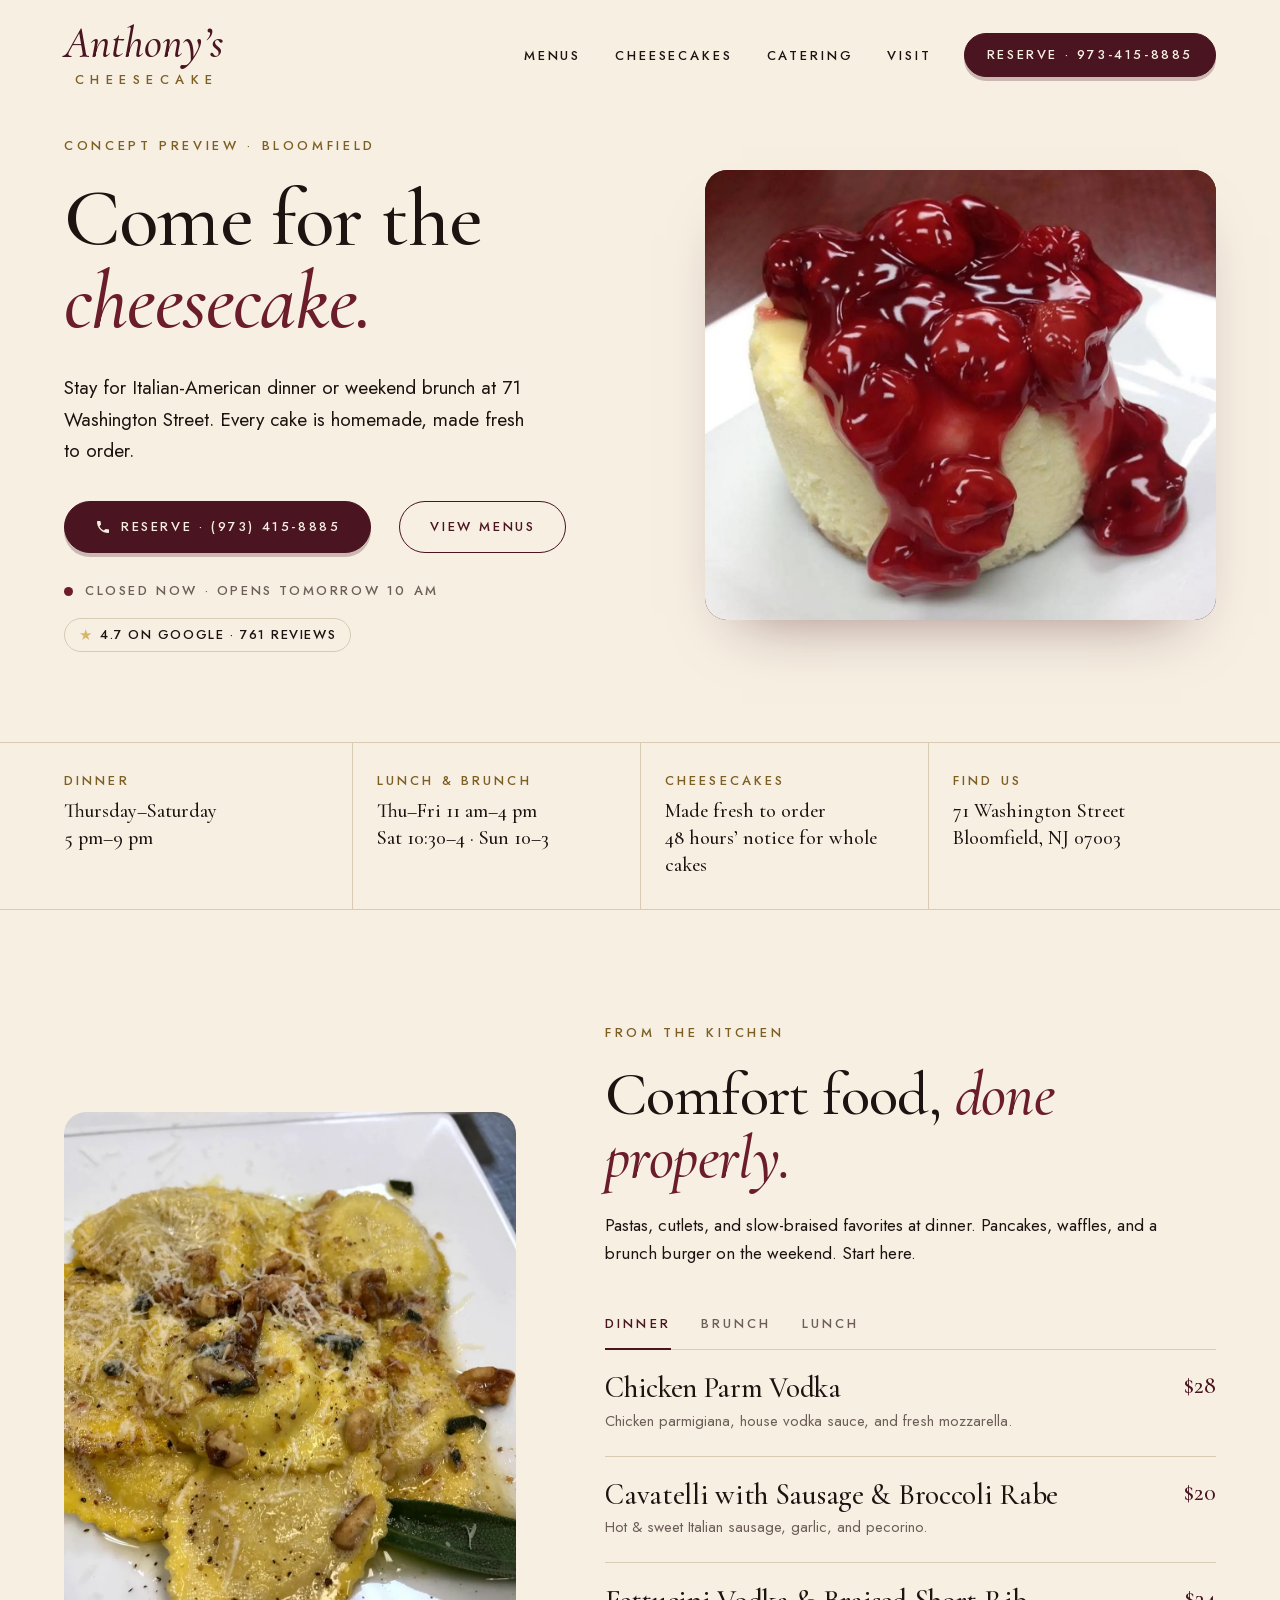
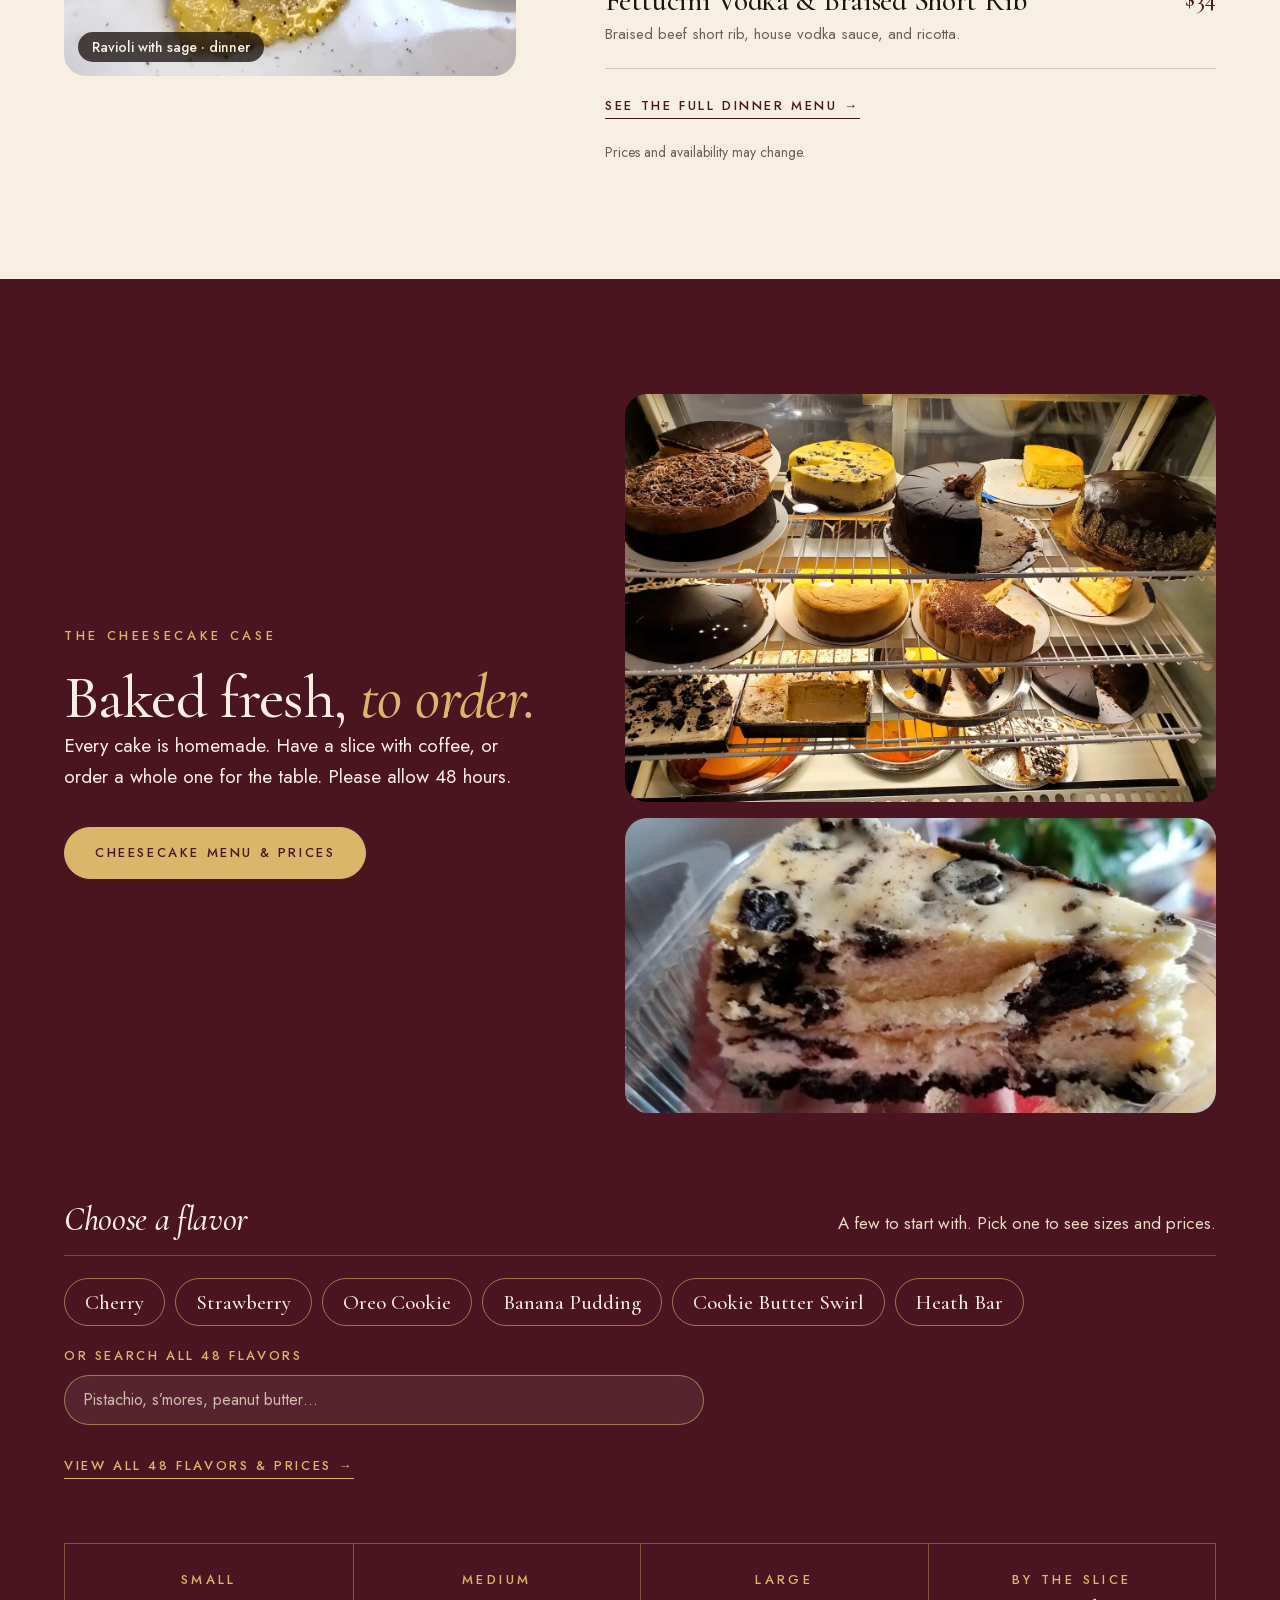
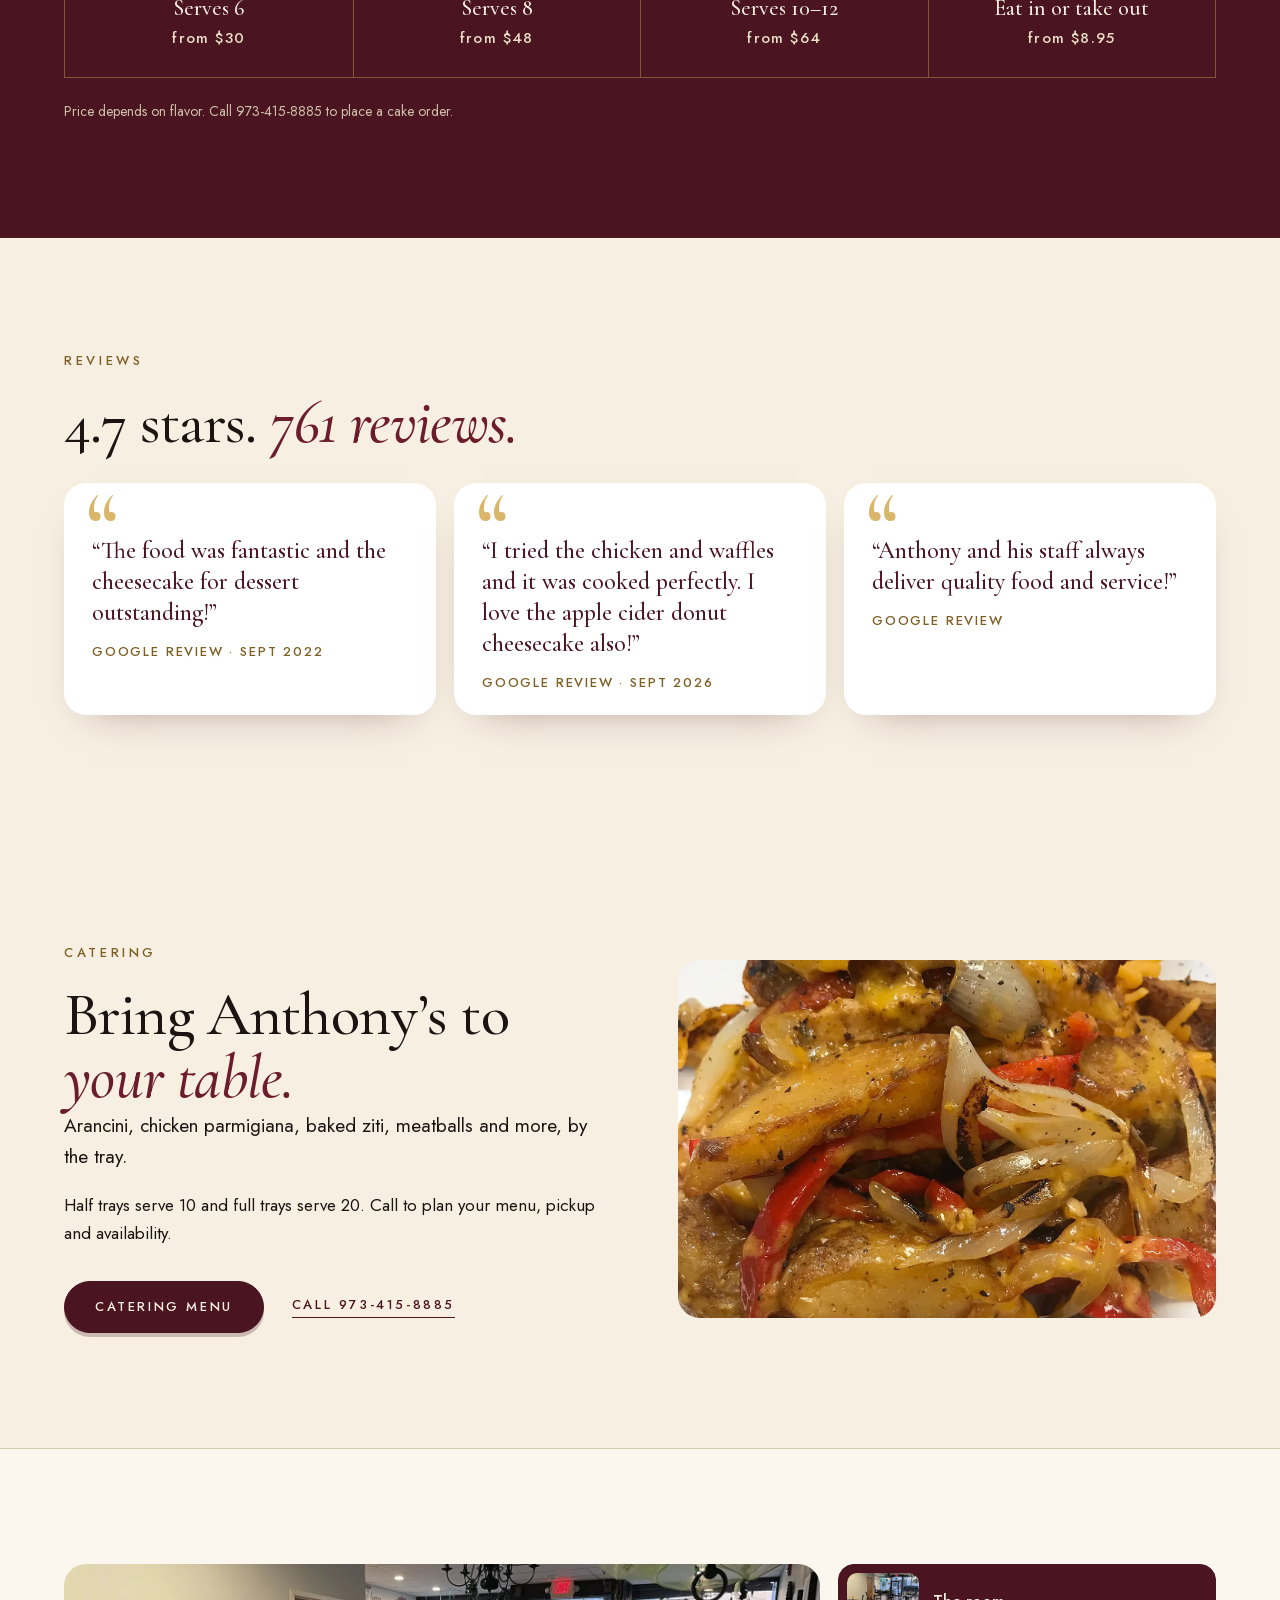
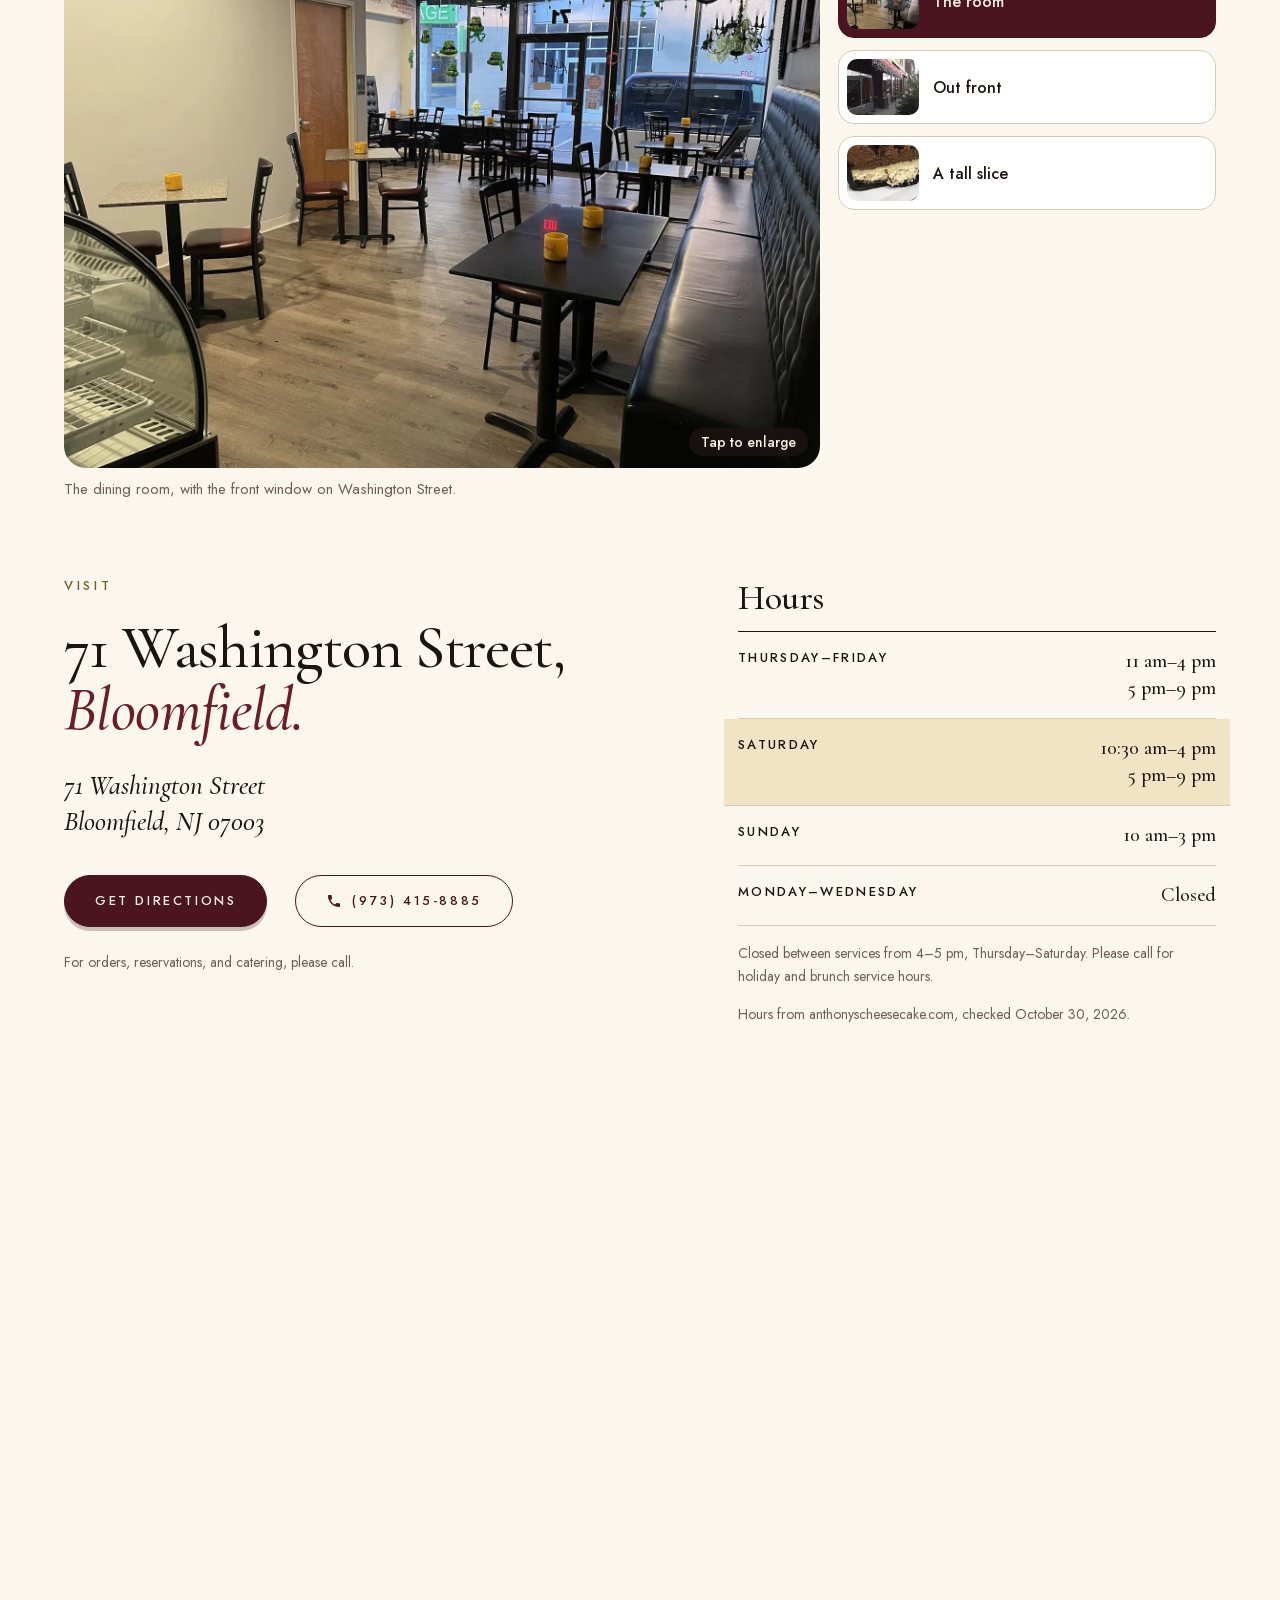
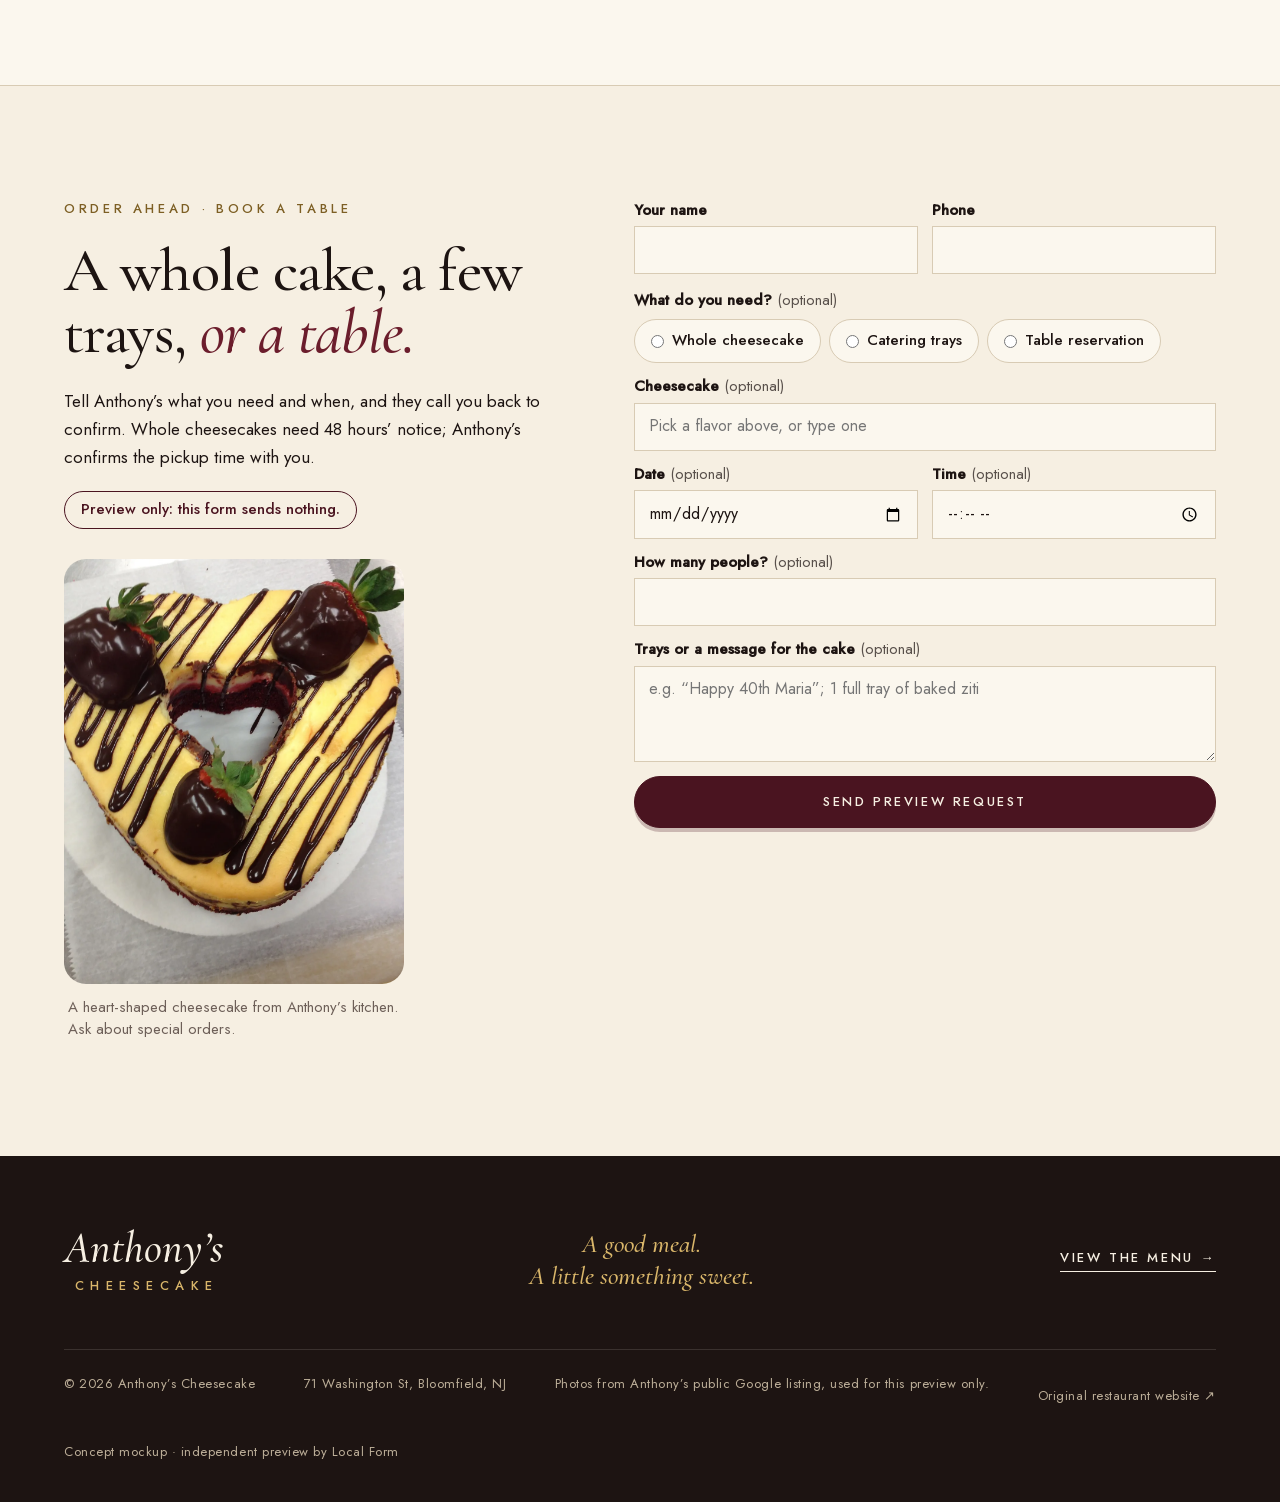
==== commit 596ec047: "Full pass: cheesecake hero, flavor chooser feeding the request, Visit room gallery, form after Visit" ====
--- a/index.html
+++ b/index.html
@@ -5,11 +5,11 @@
   <title>Anthony’s Cheesecake · Dinner, Brunch & Homemade Cheesecake in Bloomfield, NJ</title>
   <meta name="description" content="Italian-American dinners, weekend brunch, and homemade cheesecake made fresh to order at 71 Washington Street in Bloomfield, NJ. Call 973-415-8885.">
   <meta property="og:type" content="website"><meta property="og:title" content="Anthony’s Cheesecake · Dinner, Brunch &amp; Homemade Cheesecake in Bloomfield, NJ"><meta property="og:description" content="Italian-American dinners, weekend brunch and homemade cheesecake made fresh to order at 71 Washington Street, Bloomfield, NJ.">
-  <meta property="og:url" content="https://local-form.github.io/anthonys-preview/"><meta property="og:image" content="https://local-form.github.io/anthonys-preview/assets/og.jpg"><meta property="og:image:width" content="1200"><meta property="og:image:height" content="630"><meta name="twitter:card" content="summary_large_image">
+  <meta property="og:url" content="https://preview.localform.online/anthonys-preview/"><meta property="og:image" content="https://preview.localform.online/anthonys-preview/assets/og.jpg"><meta property="og:image:width" content="1200"><meta property="og:image:height" content="630"><meta name="twitter:card" content="summary_large_image">
   <meta name="robots" content="noindex"><meta name="theme-color" content="#4a1420">
   <link rel="icon" href="assets/favicon.svg" type="image/svg+xml">
-  <link rel="stylesheet" href="assets/fonts.css?v=2"><link rel="stylesheet" href="styles.css?v=202610232">
-  <script defer src="app.js?v=202610232"></script>
+  <link rel="stylesheet" href="assets/fonts.css?v=3"><link rel="stylesheet" href="styles.css?v=202610301">
+  <script defer src="app.js?v=202610301"></script>
   <script type="application/ld+json">{"@context":"https://schema.org","@type":"Restaurant","name":"Anthony’s Cheesecake","servesCuisine":["Italian","American","Desserts"],"telephone":"+1-973-415-8885","address":{"@type":"PostalAddress","streetAddress":"71 Washington Street","addressLocality":"Bloomfield","addressRegion":"NJ","postalCode":"07003","addressCountry":"US"},"openingHoursSpecification":[{"@type":"OpeningHoursSpecification","dayOfWeek":["Thursday","Friday"],"opens":"11:00","closes":"16:00"},{"@type":"OpeningHoursSpecification","dayOfWeek":["Thursday","Friday","Saturday"],"opens":"17:00","closes":"21:00"},{"@type":"OpeningHoursSpecification","dayOfWeek":"Saturday","opens":"10:30","closes":"16:00"},{"@type":"OpeningHoursSpecification","dayOfWeek":"Sunday","opens":"10:00","closes":"15:00"}]}</script>
 </head>
 <body>
@@ -25,19 +25,21 @@
     <section class="hero wrap" aria-labelledby="hero-title">
       <div class="hero-copy">
         <p class="eyebrow">Concept preview · Bloomfield</p>
-        <h1 id="hero-title">Dinner, brunch, and cheesecake made <em>fresh.</em></h1>
-        <p class="lead">Italian-American favorites, weekend brunch, and more than forty homemade cheesecakes, baked to order at 71 Washington Street.</p>
+        <h1 id="hero-title">Come for the <em>cheesecake.</em></h1>
+        <p class="lead">Stay for Italian-American dinner or weekend brunch at 71 Washington Street. Every cake is homemade, made fresh to order.</p>
         <div class="action-row"><a class="button" href="tel:+19734158885"><svg class="ic" viewBox="0 0 24 24" aria-hidden="true"><path d="M6.6 10.8a15.1 15.1 0 0 0 6.6 6.6l2.2-2.2a1 1 0 0 1 1-.25 11.4 11.4 0 0 0 3.6.57 1 1 0 0 1 1 1V20a1 1 0 0 1-1 1A17 17 0 0 1 3 4a1 1 0 0 1 1-1h3.5a1 1 0 0 1 1 1c0 1.25.2 2.45.57 3.57a1 1 0 0 1-.25 1z"/></svg>Reserve · (973) 415-8885</a><a class="button button-ghost" href="menu.html">View menus</a></div>
+      </div>
+      <figure class="photo hero-photo"><img src="assets/cherry.webp" alt="A cherry cheesecake with glossy cherry topping at Anthony’s" width="1200" height="1056" fetchpriority="high"></figure>
+      <div class="hero-meta">
         <p class="status" id="open-status" role="status"><span class="dot" aria-hidden="true"></span><span id="open-text">Hours below</span></p>
         <p class="rating-badge"><span aria-hidden="true">★</span> 4.7 on Google · 761 reviews</p>
       </div>
-      <figure class="photo photo-arch" data-shot="1"><img src="assets/hero.webp" alt="A heart-shaped cheesecake with chocolate-dipped strawberries at Anthony’s" width="1152" height="1536" fetchpriority="high" style="object-position:50% 50%"></figure>
     </section>
 
-    <section class="facts wrap" aria-label="At a glance"><div data-reveal><b>Dinner</b><span>Thursday–Saturday<br>5 pm–9 pm</span></div><div data-reveal><b>Lunch &amp; brunch</b><span>Thu–Fri from 11 am<br>Sat 10:30 · Sun 10</span></div><div data-reveal><b>Cheesecakes</b><span>Made fresh to order<br>48 hours’ notice for whole cakes</span></div><div data-reveal><b>Find us</b><span>71 Washington Street<br>Bloomfield, NJ 07003</span></div></section>
+    <section class="facts wrap" aria-label="At a glance"><div data-reveal><b>Dinner</b><span>Thursday–Saturday<br>5 pm–9 pm</span></div><div data-reveal><b>Lunch &amp; brunch</b><span>Thu–Fri 11 am–4 pm<br>Sat 10:30–4 · Sun 10–3</span></div><div data-reveal><b>Cheesecakes</b><span>Made fresh to order<br>48 hours’ notice for whole cakes</span></div><div data-reveal><b>Find us</b><span>71 Washington Street<br>Bloomfield, NJ 07003</span></div></section>
 
     <section class="menu-story wrap section-space" id="menus" aria-labelledby="meal-title">
-      <figure class="photo photo-tall" data-shot="2" data-reveal><img src="assets/ravioli.webp" alt="Fresh ravioli with sage, toasted nuts and grated cheese at Anthony’s" loading="lazy" width="1080" height="1350"></figure>
+      <figure class="photo photo-tall meal-photo" data-reveal><img id="meal-image" src="assets/ravioli.webp" alt="Fresh ravioli with sage, toasted nuts and grated cheese at Anthony’s" loading="lazy" width="1080" height="1350"><figcaption id="meal-caption">Ravioli with sage · dinner</figcaption></figure>
       <div class="meal-copy">
         <p class="eyebrow">From the kitchen</p>
         <h2 id="meal-title" data-reveal>Comfort food, <em>done properly.</em></h2>
@@ -57,12 +59,15 @@
       <div class="wrap">
         <div class="board-top">
           <div class="board-intro"><p class="eyebrow">The cheesecake case</p><h2 id="cake-title" data-reveal>Baked fresh, <em>to order.</em></h2><p class="lead">Every cake is homemade. Have a slice with coffee, or order a whole one for the table. Please allow 48 hours.</p><div class="action-row"><a class="button button-gold" href="menu.html?menu=cheesecake">Cheesecake menu &amp; prices</a></div></div>
-          <div class="photo-pair"><figure class="photo photo-dark" data-shot="3" data-reveal><img src="assets/case.webp" alt="Mini cheesecakes topped with pecans at Anthony’s" loading="lazy" style="object-position:50% 40%"></figure><figure class="photo photo-dark" data-shot="4" data-reveal><img src="assets/slice.webp" alt="Close-up of chocolate drizzle over a cheesecake at Anthony’s" loading="lazy" style="object-position:50% 50%"></figure></div>
+          <div class="photo-pair"><figure class="photo photo-dark" data-reveal><img src="assets/cake-case.webp" alt="Whole cheesecakes and cakes in Anthony’s dessert case" loading="lazy" width="1400" height="966"></figure><figure class="photo photo-dark" data-reveal><img src="assets/cookie-slice.webp" alt="A slice of cookie-studded cheesecake at Anthony’s" loading="lazy" width="1200" height="644"></figure></div>
         </div>
-        <h3 class="flavor-title">Flavors, as baked</h3>
-        <ul class="flavors">
-<!--FLAVORS--><li>Apple Cider Donut Crumb</li><li>Apple Crumb Pecan</li><li>Banana Pudding</li><li>Blueberry Crumb</li><li>Boston Cream</li><li>Brownie Explosion</li><li>Cannoli</li><li>Caramel Toffee Crunch</li><li>Carrot Cake</li><li>Cherry</li><li>Chicken &amp; Waffle</li><li>Cookie Butter Swirl</li><li>Cookie Jar</li><li>Cookie Monster</li><li>Cornbread, Spiced Honey &amp; Caramel Pecans</li><li>Dark Chocolate Oreo Cookie</li><li>Dark Chocolate Turtle</li><li>Ferrero Rocher</li><li>Fresh Fig, Pistachio &amp; Goat Cheese</li><li>Fresh Mango Coconut</li><li>Fruity Pebble Cereal Milk</li><li>Funfetti</li><li>Happy Birthday Funfetti</li><li>Heath Bar</li><li>Italian Ricotta Blueberry</li><li>Italian Ricotta Cheesecake</li><li>Key Lime</li><li>Kitchen Sink</li><li>Lemon Blueberry</li><li>Mousse Layer Cheesecake</li><li>New York Style</li><li>Oreo Cookie</li><li>Peach Crumb</li><li>Peanut Butter Cup Slutty Brownie</li><li>Peanut Butter Oreo</li><li>Pistachio &amp; Spiced Honey</li><li>Pumpkin Cheesecake</li><li>Red Velvet Swirl</li><li>Rice Pudding</li><li>Salted Caramel Pecan</li><li>Samoa</li><li>Slutty Brownie</li><li>Snickers</li><li>Strawberry</li><li>Sweet Potato Cinnamon</li><li>Triple Chocolate Ganache</li><li>Vanilla Bean Black &amp; White</li><li>White Chocolate Raspberry</li><!--/FLAVORS-->
-        </ul><p class="board-note">…and more. Ask about today’s slices.</p>
+        <div class="chooser" id="chooser">
+          <div class="chooser-head"><h3 class="flavor-title">Choose a flavor</h3><p>A few to start with. Pick one to see sizes and prices.</p></div>
+          <div class="flavor-picks"><button type="button" data-flavor="Cherry">Cherry</button><button type="button" data-flavor="Strawberry">Strawberry</button><button type="button" data-flavor="Oreo Cookie">Oreo Cookie</button><button type="button" data-flavor="Banana Pudding">Banana Pudding</button><button type="button" data-flavor="Cookie Butter Swirl">Cookie Butter Swirl</button><button type="button" data-flavor="Heath Bar">Heath Bar</button></div>
+          <div class="flavor-search"><label for="flavor-search">Or search all <!--N-->48<!--/N--> flavors</label><input id="flavor-search" type="search" placeholder="Pistachio, s’mores, peanut butter…" autocomplete="off"><div id="flavor-results" class="flavor-picks flavor-results" aria-live="polite"></div></div>
+          <a class="text-link" href="menu.html?menu=cheesecake">View all <!--N-->48<!--/N--> flavors &amp; prices →</a>
+          <!--FLAVORDATA--><script type="application/json" id="flavor-data">[{"n":"Apple Cider Donut Crumb","d":"Fresh apple cooked with apple cider and fall spices with a salted caramel drizzle","p":["$71","$57","$37","$10.50"]},{"n":"Apple Crumb Pecan","d":"Our classic NY Style Cheesecake with fresh apples and a hint of cinnamon with a brown sugar pecan crumb topping","p":["$73","$58","$36","$10.95"]},{"n":"Banana Pudding","d":"Our classic NY Style Cheesecake is topped with fresh made banana pudding, crushed nilla wafer cookie, and salted caramel drizzle","p":["$74","$58","$38","$11.95"]},{"n":"Blueberry Crumb","d":"Our classic NY Cheesecake swirled with fresh blueberry compote and cinnamon crumb topping","p":["$72","$57","$38","$10.95"]},{"n":"Boston Cream","d":"Vanilla cake topped with our classic NY Cheesecake and a pool of chocolate ganache","p":["$65","$48","$32","$9.25"]},{"n":"Brownie Explosion","d":"Chocolate Chip Brownie layer with New York Cheesecake and more brownies & chocolate ganache","p":["$73","$57","$35","$10.95"]},{"n":"Cannoli","d":"Fresh made cannoli cream with chocolate chips tops our classic New York Cheesecake","p":["$72","$58","$36","$10.50"]},{"n":"Caramel Toffee Crunch","d":"Our creamy cheesecake is baked onto a brown sugar graham cracker crust made with toasted nuts, then topped off with a caramel sauce and chopped toffee","p":["$65","$52","$32","$9.25"]},{"n":"Carrot Cake","d":"Our carrot cake is topped with creamy NY Style Cheesecake and cream cheese frosting","p":["$65","$52","$34","$9.95"]},{"n":"Cherry","d":"Sweet Cherries in sauce on top of our new york style cheesecake","p":["$65","$49","$35","$9.25"]},{"n":"Chicken & Waffle","d":"Our cornbread cake base topped with southern fried chicken and buttermilk waffle bits tossed with maple syrup","p":[null,null,null,"$10.95"]},{"n":"Cookie Butter Swirl","d":"Biscoff cookie swirl cheesecake with crushed biscoff cookies","p":["$71","$56","$36","$10.50"]},{"n":"Cookie Jar","d":"Homemade brown butter chocolate chip cookie dough, sugar cookie dough, biscoff, and oreo with our classic cheesecake","p":["$72","$57","$36","$10.50"]},{"n":"Cookie Monster","d":"Sesame Street Cookie Monster with oreo, cookie dough, chocolate chips, biscoff cookies, and funfetti sprinkles","p":["$69","$57","$35","$10.95"]},{"n":"Cornbread, Spiced Honey & Caramel Pecans","d":"Fresh baked cornbread topped with spiced honey cheesecake","p":["$65","$52","$33",null]},{"n":"Dark Chocolate Oreo Cookie","d":"Dark chocolate cheesecake with crushed oreo cookies and chocolate ganache","p":[null,null,null,null]},{"n":"Dark Chocolate Turtle","d":"Dark chocolate cheesecake with toasted pecans and salted caramel","p":["$67","$55","$35","$10.95"]},{"n":"Ferrero Rocher","d":"Our classic new York cheesecake swirled with chocolate hazelnut ganache and topped with ferrero rochet chocolates. For the chocolate lovers we can make this an All chocolate cheesecake also (add 10.00)","p":["$75","$58","$39","$10.95"]},{"n":"Fresh Fig, Pistachio & Goat Cheese","d":"Fresh figs with roasted pistachio, goat cheese, and hot honey drizzle","p":["$75","$58","$39","$10.95"]},{"n":"Fresh Mango Coconut","d":"Mango puree and fresh mango with our classic New York Cheesecake topped with toasted coconut","p":["$72","$57","$38","$10.95"]},{"n":"Fruity Pebble Cereal Milk","d":"Graham cracker and fruity pebbles crust topped with our classic NY Cheesecake with swirl of cereal milk","p":[null,null,null,"$10.50"]},{"n":"Funfetti","d":"Fresh baked classic NY Cheesecake mixed with funfetti sprinkles","p":["$70","$56","$35","$10.50"]},{"n":"Happy Birthday Funfetti","d":"Vanilla cheesecake mixed with rainbow sprinkles","p":["$69","$55","$35","$9.95"]},{"n":"Heath Bar","d":"Oreo cookie crust topped with our classic cheesecake and crushed heath bars","p":["$70","$57","$36","$10.50"]},{"n":"Italian Ricotta Blueberry","d":"Our italian ricotta cheesecake is filled with fresh blueberries and blueberry compote","p":["$70","$57","$35","$10.95"]},{"n":"Italian Ricotta Cheesecake","d":"Creamy sweet ricotta cheese, orange zest with graham cracker crust","p":["$70","$55","$35","$10.50"]},{"n":"Key Lime","d":"A layer of our classic NY Style Cheesecake and Key Lime Custard with fresh whipped cream","p":["$70","$57","$35","$10.50"]},{"n":"Kitchen Sink","d":"Peanut butter chips, pretzel bits, chocolate chips, coconut and oreos all mixed with our classic cheesecake which sits on a chocolate brownie crust","p":["$69","$53","$35","$10.95"]},{"n":"Lemon Blueberry","d":"Our classic NY cheesecake with fresh blueberry and lemon zest","p":["$68","$55","$34","$9.95"]},{"n":"Mousse Layer Cheesecake","d":"Layer of NY Style cheesecake and layer of chocolate mousse covered with chocolate ganache","p":["$85","$55",null,"$10.95"]},{"n":"New York Style","d":"A classic! Rich and creamy on our buttery graham cracker crust.","p":["$64","$49","$30","$8.95"]},{"n":"Oreo Cookie","d":"Oreo cookie crust and crushed oreos mixed into our creamy cheesecake.","p":["$70","$57","$35","$10.50"]},{"n":"Peach Crumb","d":"Our classic NY style cheesecake with roasted peaches and a cinnamon crumb topping","p":["$72","$58","$37","$10.95"]},{"n":"Peanut Butter Cup Slutty Brownie","d":"Our classic cheesecake with fudge brownie crust, chocolate chip cookie dough. oreos, and reeses peanut butter cups","p":["$72","$58","$35","$10.95"]},{"n":"Peanut Butter Oreo","d":"Oreo cookie crust, peanut butter swirl","p":["$71","$58","$36","$10.95"]},{"n":"Pistachio & Spiced Honey","d":"Pistachio cream swirled into our cheesecake with a drizzle of spiced honey","p":["$68","$57","$35","$10.95"]},{"n":"Pumpkin Cheesecake","d":"Fall is here and so is our homemade pumpkin cheesecake with fall spices","p":["$74","$58","$38","$10.95"]},{"n":"Red Velvet Swirl","d":"Red velvet cake and red velvet cake swirl","p":["$67","$55","$35","$9.95"]},{"n":"Rice Pudding","d":"Fresh made rice pudding and new york cheesecake with cinnamon swirl","p":["$72","$58","$36",null]},{"n":"Salted Caramel Pecan","d":"Our Homemade Caramel Sauce and toasted pecans on top our classic creamy cheesecake","p":["$72","$56","$35","$9.95"]},{"n":"Samoa","d":"Our version of the classic Girl Scout Cookie as a Cheesecake. Coconut, caramel, and chocolate","p":["$68","$57","$35",null]},{"n":"Slutty Brownie","d":"Layers of chocolate chip cookie dough, brownie, and oreo cookie","p":["$70","$57","$36",null]},{"n":"Snickers","d":"Roasted peanuts mixed with salted caramel and chocolate ganache","p":["$72","$57","$38","$10.50"]},{"n":"Strawberry","d":"Fresh Strawberries and sauce on top of our classic cheesecake.","p":["$69","$56","$36","$9.95"]},{"n":"Sweet Potato Cinnamon","d":"Fresh baked sweet potatoes with nutmeg and other spices blended throughout our classic cheesecake batter","p":["$72","$58","$39","$10.95"]},{"n":"Triple Chocolate Ganache","d":"A chocolate lover’s dream come true!","p":["$70","$58","$36","$11.95"]},{"n":"Vanilla Bean Black & White","d":"Chocolate cheesecake layer with Vanilla cheesecake layer on top of oreo cookie crust","p":["$72","$57","$36","$10.95"]},{"n":"White Chocolate Raspberry","d":"Melted white chocolate and raspberry puree swirled into our creamy cheesecake","p":["$65","$51","$32","$9.95"]}]</script><!--/FLAVORDATA-->
+        </div>
         <div class="sizes" role="list" aria-label="Whole cheesecake sizes">
           <div role="listitem" data-reveal><b>Small</b><span>Serves 6</span><em>from $30</em></div>
           <div role="listitem" data-reveal><b>Medium</b><span>Serves 8</span><em>from $48</em></div>
@@ -87,21 +92,33 @@
     <section id="catering" class="catering-section wrap section-space" aria-labelledby="catering-title">
       <div class="catering-layout"><div><p class="eyebrow">Catering</p><h2 id="catering-title" data-reveal>Bring Anthony’s to <em>your table.</em></h2><p class="lead">Arancini, chicken parmigiana, baked ziti, meatballs and more, by the tray.</p><p>Half trays serve 10 and full trays serve 20. Call to plan your menu, pickup and availability.</p><div class="action-row"><a class="button" href="menu.html?menu=catering">Catering menu</a><a class="text-link" href="tel:+19734158885">Call 973-415-8885</a></div></div>
       <figure class="photo photo-wide" data-shot="5" data-reveal><img src="assets/catering.webp" alt="Sausage and peppers from Anthony’s kitchen" loading="lazy" style="object-position:50% 50%"></figure></div>
-      <div class="lf-wrap" style="margin-top:clamp(36px,5vw,64px)"><div><p class="eyebrow">Order ahead</p><h3 class="lf-h3">A whole cheesecake or a few trays?</h3><p>Tell Anthony’s what you need and when. They call you back to confirm flavors, trays, pickup time and price.</p></div><form id="order-form" class="lf-req" data-lf-request data-lf-confirm="Preview only: nothing was sent. On the real site, Anthony’s calls you back to confirm flavors, trays, pickup time and price. To order now, call 973-415-8885."><div class="lf-row"><label>Your name<input type="text" name="name" autocomplete="name" required></label><label>Phone<input type="tel" name="phone" autocomplete="tel" inputmode="tel" required></label></div><fieldset><legend>What are you ordering? <span>(optional)</span></legend><label><input type="radio" name="kind" value="Whole cheesecake" data-sum="%"> Whole cheesecake</label><label><input type="radio" name="kind" value="Catering trays" data-sum="%"> Catering trays</label><label><input type="radio" name="kind" value="Both" data-sum="%"> Both</label></fieldset><div class="lf-row"><label>Date needed<input type="date" name="day" data-sum="%" required></label><label>How many people? <span>(optional)</span><input type="number" name="guests" min="1" inputmode="numeric" data-sum="% people"></label></div><label>Flavors, trays or a message for the cake <span>(optional)</span><textarea name="order" rows="3" data-sum="%" placeholder="e.g. Oreo cheesecake, “Happy 40th Maria”; 1 full tray of baked ziti"></textarea></label><button class="button" type="submit">Send order request</button><p class="lf-done" role="status" aria-live="polite" hidden></p></form></div>
+
     </section>
 
     <section id="visit" class="visit-section section-space" aria-labelledby="visit-title">
       <div class="wrap">
-        <div class="photo-strip"><figure class="photo" data-reveal><img src="assets/strip-front.webp" alt="Anthony’s red awning and outdoor tables on Washington Street" loading="lazy" width="540" height="675"></figure><figure class="photo" data-reveal><img src="assets/strip-heart.webp" alt="A tall slice of chocolate layer cheesecake" loading="lazy" width="800" height="1000"></figure><figure class="photo" data-reveal><img src="assets/strip-caprese.webp" alt="Tomato, mozzarella and prosciutto with balsamic" loading="lazy" width="800" height="1000"></figure></div>
+        <div class="visit-gallery" data-reveal>
+          <figure class="vg-main"><button type="button" class="zoom" aria-label="Enlarge photo"><img id="vg-image" src="assets/room.webp" alt="Anthony’s dining room with booths, tables, chandeliers and the front window" loading="lazy" width="1600" height="1056"><span class="zoom-tag" aria-hidden="true">Tap to enlarge</span></button><figcaption id="vg-caption">The dining room, with the front window on Washington Street.</figcaption></figure>
+          <div class="vg-thumbs" role="group" aria-label="Choose a photo"><button type="button" data-photo="room" aria-pressed="true"><img src="assets/room-thumb.webp" alt="" width="240" height="158" loading="lazy">The room</button><button type="button" data-photo="front" aria-pressed="false"><img src="assets/strip-front-thumb.webp" alt="" width="192" height="240" loading="lazy">Out front</button><button type="button" data-photo="slice" aria-pressed="false"><img src="assets/strip-heart-thumb.webp" alt="" width="192" height="240" loading="lazy">A tall slice</button></div>
+        </div>
+        <dialog class="viewer" aria-label="Photo viewer"><figure><img alt="" width="1600" height="1056"><figcaption></figcaption></figure><button type="button" class="v-btn v-prev" aria-label="Previous photo">‹</button><button type="button" class="v-btn v-next" aria-label="Next photo">›</button><button type="button" class="v-btn v-close" aria-label="Close photo viewer">×</button></dialog>
         <div class="visit-grid">
           <div class="visit-intro"><p class="eyebrow">Visit</p><h2 id="visit-title" data-reveal>71 Washington Street, <em>Bloomfield.</em></h2><address>71 Washington Street<br>Bloomfield, NJ 07003</address><div class="action-row"><a class="button" href="https://www.google.com/maps/dir/?api=1&amp;destination=71+Washington+Street+Bloomfield+NJ+07003" target="_blank" rel="noopener">Get directions</a><a class="button button-ghost" href="tel:+19734158885"><svg class="ic" viewBox="0 0 24 24" aria-hidden="true"><path d="M6.6 10.8a15.1 15.1 0 0 0 6.6 6.6l2.2-2.2a1 1 0 0 1 1-.25 11.4 11.4 0 0 0 3.6.57 1 1 0 0 1 1 1V20a1 1 0 0 1-1 1A17 17 0 0 1 3 4a1 1 0 0 1 1-1h3.5a1 1 0 0 1 1 1c0 1.25.2 2.45.57 3.57a1 1 0 0 1-.25 1z"/></svg>(973) 415-8885</a></div><p class="small">For orders, reservations, and catering, please call.</p></div>
-          <div class="hours"><h3>Hours</h3><dl data-hours><div data-days="4,5"><dt>Thursday–Friday</dt><dd>11 am–4 pm<br>5 pm–9 pm</dd></div><div data-days="6"><dt>Saturday</dt><dd>10:30 am–4 pm<br>5 pm–9 pm</dd></div><div data-days="0"><dt>Sunday</dt><dd>10 am–3 pm</dd></div><div data-days="1,2,3"><dt>Monday–Wednesday</dt><dd>Closed</dd></div></dl><p class="small">Closed between services from 4–5 pm, Thursday–Saturday. Please call for holiday and brunch service hours.</p></div>
+          <div class="hours"><h3>Hours</h3><dl data-hours><div data-days="4,5"><dt>Thursday–Friday</dt><dd>11 am–4 pm<br>5 pm–9 pm</dd></div><div data-days="6"><dt>Saturday</dt><dd>10:30 am–4 pm<br>5 pm–9 pm</dd></div><div data-days="0"><dt>Sunday</dt><dd>10 am–3 pm</dd></div><div data-days="1,2,3"><dt>Monday–Wednesday</dt><dd>Closed</dd></div></dl><p class="small">Closed between services from 4–5 pm, Thursday–Saturday. Please call for holiday and brunch service hours.</p><p class="small">Hours from anthonyscheesecake.com, checked October 30, 2026.</p></div>
         </div>
         <div class="visit-map" data-reveal><iframe title="Map to Anthony’s Cheesecake, 71 Washington St, Bloomfield" src="https://www.google.com/maps/embed?origin=mfe&amp;pb=!1m3!2m1!1sAnthony's+Cheesecake+71+Washington+St+Bloomfield+NJ+07003!6i16" loading="lazy" referrerpolicy="no-referrer-when-downgrade"></iframe></div>
+      </div>
+    </section>
+    <section id="order" class="order-section wrap section-space" aria-labelledby="order-title">
+      <div class="lf-wrap">
+        <div><p class="eyebrow">Order ahead · book a table</p><h2 id="order-title" data-reveal>A whole cake, a few trays, <em>or a table.</em></h2><p>Tell Anthony’s what you need and when, and they call you back to confirm. Whole cheesecakes need 48 hours’ notice; Anthony’s confirms the pickup time with you.</p><p class="preview-flag">Preview only: this form sends nothing.</p><figure class="photo special-photo"><img src="assets/hero.webp" alt="A heart-shaped cheesecake with chocolate-dipped strawberries at Anthony’s" loading="lazy" width="1152" height="1536"><figcaption>A heart-shaped cheesecake from Anthony’s kitchen. Ask about special orders.</figcaption></figure></div>
+        <form id="order-form" class="lf-req" data-lf-request data-lf-confirm="Preview only: nothing was sent. On the real site, Anthony’s calls you back to confirm your cake, trays or table, the pickup time and the price. To order now, call 973-415-8885."><div class="lf-row"><label>Your name<input type="text" name="name" autocomplete="name" required></label><label>Phone<input type="tel" name="phone" autocomplete="tel" inputmode="tel" required></label></div><fieldset><legend>What do you need? <span>(optional)</span></legend><label><input type="radio" name="kind" value="Whole cheesecake" data-sum="%"> Whole cheesecake</label><label><input type="radio" name="kind" value="Catering trays" data-sum="%"> Catering trays</label><label><input type="radio" name="kind" value="Table reservation" data-sum="%"> Table reservation</label></fieldset><label class="cake-line">Cheesecake <span>(optional)</span><input type="text" name="cake" id="cake-field" data-sum="%" placeholder="Pick a flavor above, or type one"></label><div class="lf-row"><label>Date <span>(optional)</span><input type="date" name="day" data-sum="%"></label><label>Time <span>(optional)</span><input type="time" name="time" data-sum="at %"></label></div><label>How many people? <span>(optional)</span><input type="number" name="guests" min="1" inputmode="numeric" data-sum="% people"></label><label>Trays or a message for the cake <span>(optional)</span><textarea name="order" rows="3" data-sum="%" placeholder="e.g. “Happy 40th Maria”; 1 full tray of baked ziti"></textarea></label><button class="button" type="submit">Send preview request</button><p class="lf-done" role="status" aria-live="polite" hidden></p></form>
       </div>
     </section>
   </main>
   <footer class="site-footer"><div class="wrap"><div class="footer-top"><a class="wordmark" href="index.html">Anthony’s<span>Cheesecake</span></a><p>A good meal.<br>A little something sweet.</p><a class="text-link" href="menu.html">View the menu →</a></div><div class="footer-bottom"><span>© <span data-year>2026</span> Anthony’s Cheesecake</span><span>71 Washington St, Bloomfield, NJ</span><span>Photos from Anthony’s public Google listing, used for this preview only.</span><a href="https://anthonyscheesecake.com/" target="_blank" rel="noopener">Original restaurant website ↗</a><a href="https://localform.online" target="_blank" rel="noopener">Concept mockup · independent preview by Local Form</a></div></div></footer>
   <nav class="mobile-actions" aria-label="Quick restaurant actions"><a href="menu.html">View menus</a><a href="tel:+19734158885"><svg class="ic" viewBox="0 0 24 24" aria-hidden="true"><path d="M6.6 10.8a15.1 15.1 0 0 0 6.6 6.6l2.2-2.2a1 1 0 0 1 1-.25 11.4 11.4 0 0 0 3.6.57 1 1 0 0 1 1 1V20a1 1 0 0 1-1 1A17 17 0 0 1 3 4a1 1 0 0 1 1-1h3.5a1 1 0 0 1 1 1c0 1.25.2 2.45.57 3.57a1 1 0 0 1-.25 1z"/></svg>Call (973) 415-8885</a></nav>
+<dialog class="cake-dialog" id="cake-dialog" aria-labelledby="cake-name"><div class="dialog-content"><button class="dialog-close" id="close-cake" type="button" autofocus>Close <span aria-hidden="true">×</span></button><h2 id="cake-name"></h2><p id="cake-description"></p><label for="cake-size">Choose a size</label><select id="cake-size"><option value="2">Small · serves 6</option><option value="1">Medium · serves 8</option><option value="0">Large · serves 10–12</option><option value="3">By the slice</option></select><div class="order-summary" aria-live="polite"><span id="selected-size"></span><strong id="selected-price"></strong></div><p id="cake-servings"></p><div class="action-row"><button class="button" id="add-cake" type="button">Add to preview request</button><a class="button button-ghost" href="tel:+19734158885">Call 973-415-8885</a></div><p class="small">Anthony’s confirms flavor, price and pickup. Whole cheesecakes need 48 hours’ notice. Credit card orders carry a 3% surcharge.</p></div></dialog>
+<script>/* lf-open: counts a tagged preview link being opened (?r=). No cookies. Local Form */(function(){try{var r=new URLSearchParams(location.search).get('r');if(!r||!navigator.sendBeacon||sessionStorage.getItem('lf-open'))return;sessionStorage.setItem('lf-open','1');navigator.sendBeacon('https://localform.online/api/open',JSON.stringify({r:r,s:location.pathname.split('/')[1]||location.hostname,d:matchMedia('(pointer:coarse)').matches?'phone':'desktop'}))}catch(e){}})();</script>
 </body>
 </html>
--- a/assets/fonts.css
+++ b/assets/fonts.css
@@ -1,5 +1,3 @@
-﻿@font-face{font-family:'Literata';font-style:normal;font-weight:400;font-display:swap;src:url(font-0.woff2) format('woff2')}
-@font-face{font-family:'Literata';font-style:normal;font-weight:500;font-display:swap;src:url(font-1.woff2) format('woff2')}
 @font-face{font-family:'Cormorant Garamond';font-style:normal;font-weight:500;font-display:swap;src:url(cg-500.woff2) format('woff2')}
 @font-face{font-family:'Cormorant Garamond';font-style:normal;font-weight:600;font-display:swap;src:url(cg-600.woff2) format('woff2')}
 @font-face{font-family:'Cormorant Garamond';font-style:italic;font-weight:500;font-display:swap;src:url(cg-italic.woff2) format('woff2')}
--- a/styles.css
+++ b/styles.css
@@ -79,3 +79,105 @@
 .footer-bottom a{display:inline-flex;align-items:center;min-height:44px}
 .text-link,.dish-detail{position:relative}.text-link::after,.dish-detail::after{content:"";position:absolute;left:0;right:0;top:-14px;bottom:-14px}
 .print-button{min-height:44px}
+
+/* full pass 2026-10-30: cheesecake-led hero, one body face (Jost), flavor chooser, room gallery, form after Visit */
+:root{--body:'Jost',Arial,sans-serif;--brass:#7d5f24}
+body{line-height:1.65}
+.wordmark span{font-size:13px}
+.hero{grid-template-columns:1.05fr .95fr;grid-template-areas:"copy photo" "meta photo";align-items:start;row-gap:0;padding-top:28px}
+.hero-copy{grid-area:copy;align-self:end;padding-bottom:0}
+.hero-meta{grid-area:meta;align-self:start}
+.hero .hero-photo{grid-area:photo;align-self:center;max-width:560px;width:100%;justify-self:end;aspect-ratio:1200/1056;border-radius:22px;box-shadow:0 30px 60px -36px rgba(74,20,32,.55)}
+.hero .lead{max-width:40ch}
+.hero-meta .status{margin-top:30px}
+.meal-photo{position:relative}
+.meal-photo img,.vg-main img{transition:opacity .18s ease}
+.meal-photo img.fading,.vg-main img.fading{opacity:0}
+.meal-photo figcaption{position:absolute;left:14px;bottom:14px;background:rgba(29,20,18,.78);color:var(--cream);padding:6px 14px;border-radius:999px;font:500 14px/1.3 var(--ui)}
+.board-top .photo-pair{grid-template-columns:1fr;gap:16px}
+.photo-pair .photo:first-child,.photo-pair .photo:last-child{aspect-ratio:auto}
+.photo-pair .photo:first-child img{aspect-ratio:1400/966}.photo-pair .photo:last-child img{aspect-ratio:16/8}
+.chooser{display:grid;gap:22px;padding-bottom:8px}
+.chooser-head{display:flex;justify-content:space-between;align-items:flex-end;gap:18px 40px;flex-wrap:wrap;border-bottom:1px solid #d9b66a55;padding-bottom:18px}
+.chooser-head .flavor-title{border:0;padding:0}
+.chooser-head p{color:#e8dcc4;margin:0;max-width:none}
+.flavor-picks{display:flex;flex-wrap:wrap;gap:10px}
+.flavor-picks button{min-height:48px;padding:10px 20px;border-radius:999px;border:1px solid #d9b66a99;background:transparent;color:var(--cream);font:500 21px/1.1 var(--display);transition:background .2s,color .2s}
+.flavor-picks button:hover{background:var(--gold);color:var(--wine)}
+.flavor-results p{margin:0;color:#e8dcc4;font:15px/1.4 var(--ui);align-self:center}
+.flavor-search{display:grid;gap:10px;max-width:640px}
+.flavor-search label{font:500 13px/1.3 var(--ui);letter-spacing:.2em;text-transform:uppercase;color:var(--gold)}
+.flavor-search input{min-height:50px;padding:12px 18px;border-radius:999px;border:1px solid #d9b66a99;background:#ffffff12;color:var(--cream);font:16px var(--ui)}
+.flavor-search input::placeholder{color:#cdbfa8}
+.chooser>.text-link{color:var(--gold);justify-self:start}
+.cake-dialog .action-row{margin-top:18px;gap:10px}
+.visit-gallery{display:grid;grid-template-columns:minmax(0,2fr) minmax(0,1fr);gap:18px;align-items:start;margin-bottom:clamp(44px,6vw,80px)}
+.zoom{position:relative;display:block;width:100%;padding:0;border:0;background:none;cursor:zoom-in;border-radius:22px;overflow:hidden}
+.vg-main img{width:100%;height:auto;aspect-ratio:3/2;object-fit:cover;display:block}
+.vg-main figcaption{margin-top:10px;font:15px/1.5 var(--ui);color:var(--muted)}
+.zoom-tag{position:absolute;right:12px;bottom:12px;background:rgba(29,20,18,.78);color:var(--cream);padding:6px 12px;border-radius:999px;font:500 14px/1.2 var(--ui)}
+.vg-thumbs{display:flex;flex-direction:column;gap:12px}
+.vg-thumbs button{display:flex;align-items:center;gap:14px;min-height:72px;padding:8px 18px 8px 8px;border-radius:16px;border:1px solid var(--line);background:#fff;color:var(--ink);font:500 16px var(--ui);text-align:left}
+.vg-thumbs button img{width:72px;height:56px;object-fit:cover;border-radius:10px;flex:none}
+.vg-thumbs [aria-pressed=true]{background:var(--wine);border-color:var(--wine);color:var(--cream)}
+.viewer{border:0;padding:0;background:transparent;max-width:none;max-height:none;width:100vw;height:100dvh;margin:0;overflow:hidden}
+.viewer::backdrop{background:rgba(29,20,18,.94)}
+.viewer figure{height:100%;display:flex;flex-direction:column;align-items:center;justify-content:center;padding:72px 16px 24px;gap:14px}
+.viewer img{max-width:min(100%,1200px);max-height:calc(100dvh - 160px);width:auto;height:auto;border-radius:12px}
+.viewer figcaption{color:var(--cream);font:16px var(--ui);text-align:center}
+.v-btn{position:absolute;width:48px;height:48px;border-radius:50%;border:0;background:var(--cream);color:var(--wine);font:400 30px/1 var(--ui);display:grid;place-items:center;cursor:pointer}
+.v-close{top:16px;right:16px}.v-prev{left:16px;top:50%;margin-top:-24px}.v-next{right:16px;top:50%;margin-top:-24px}
+.order-section{border-top:1px solid var(--line)}
+.order-section h2{margin-bottom:22px}
+.preview-flag{display:inline-block;margin-top:20px;padding:8px 16px;border:1px solid var(--wine);border-radius:999px;font:500 15px/1.3 var(--ui);color:var(--wine)}
+.special-photo{margin-top:30px;max-width:340px;overflow:visible;background:none}
+.special-photo img{aspect-ratio:4/5;height:auto;border-radius:22px}
+.special-photo figcaption{padding:12px 4px 0;color:var(--muted);font:15px/1.5 var(--ui)}
+.lf-req label:not(fieldset label){display:block}
+.lf-req label:not(fieldset label)>input,.lf-req label:not(fieldset label)>textarea{display:block;margin-top:6px}
+@media(max-width:900px){
+  .desktop-nav,.header-call{display:none}
+  .menu-toggle{display:flex;width:48px;height:48px;border:1px solid var(--wine);background:transparent;color:var(--wine);align-items:center;justify-content:center}
+  .menu-lines,.menu-lines:before,.menu-lines:after{display:block;width:20px;height:2px;background:currentColor;position:relative;transition:transform .2s}
+  .menu-lines:before,.menu-lines:after{position:absolute;content:'';left:0}
+  .menu-lines:before{top:-6px}
+  .menu-lines:after{top:6px}
+  .menu-toggle[aria-expanded=true] .menu-lines{background:transparent}
+  .menu-toggle[aria-expanded=true] .menu-lines:before{top:0;transform:rotate(45deg)}
+  .menu-toggle[aria-expanded=true] .menu-lines:after{top:0;transform:rotate(-45deg)}
+  .mobile-nav{display:flex;position:absolute;left:0;right:0;top:100%;background:var(--cream);padding:6px var(--gutter) 24px;flex-direction:column;border-bottom:1px solid var(--ink)}
+  .mobile-nav[hidden]{display:none}
+  .mobile-nav a{display:flex;align-items:center;padding:14px 0;font:italic 500 30px/1.1 var(--display);min-height:56px;border-bottom:1px solid var(--line)}
+  .mobile-nav a:last-child{border-bottom:0;color:var(--wine-2)}
+  .hero{grid-template-columns:1fr;grid-template-areas:"copy" "photo" "meta";row-gap:24px}
+  .hero .hero-photo{justify-self:stretch;max-width:none;aspect-ratio:16/10}
+  .hero .hero-photo img{object-position:50% 45%}
+  .hero-meta .status{margin-top:0}
+}
+@media(max-width:760px){
+  .hero{padding-top:12px;padding-bottom:48px;row-gap:22px}
+  .hero .hero-photo{aspect-ratio:4/3}
+  .hero h1{font-size:clamp(44px,12vw,58px)}
+  .hero .lead{margin-top:16px;font-size:17px}
+  .hero .action-row{margin-top:22px;gap:10px}
+  .hero-copy .eyebrow{margin-bottom:14px}
+  .hero-meta{display:flex;flex-wrap:wrap;gap:10px 16px;align-items:center}
+  .hero-meta .rating-badge{margin:0}
+  .flavor-picks button{font-size:19px;padding:10px 16px}
+  .visit-gallery{grid-template-columns:1fr}
+  .vg-thumbs{flex-direction:row;gap:8px}
+  .vg-thumbs button{flex:1 1 0;flex-direction:column;align-items:stretch;gap:6px;padding:6px 6px 10px;text-align:center;font-size:15px;min-height:48px}
+  .vg-thumbs button img{width:100%;height:auto;aspect-ratio:4/3}
+  .v-prev,.v-next{top:auto;bottom:20px;margin:0}
+  .viewer figure{padding-bottom:88px}
+  .special-photo{max-width:none}
+  .special-photo img{aspect-ratio:4/3}
+  .menu-categories{flex-wrap:wrap;gap:8px;border-bottom:0;overflow:visible}
+  .menu-categories a{padding:10px 16px;border:1px solid var(--line);border-radius:999px;letter-spacing:.14em}
+  .menu-categories a[aria-current=true]{background:var(--wine);color:var(--cream);border-color:var(--wine)}
+  .menu-categories a[aria-current=true]:after{display:none}
+}
+@media(prefers-reduced-motion:reduce){.meal-photo img,.vg-main img{transition:none}}
+.meal-tabs button{min-height:48px}
+@media(max-width:760px){.menu-categories a{min-height:44px;display:flex;align-items:center}}
+.menu-intro>div>p.eyebrow{display:block;margin-bottom:12px}
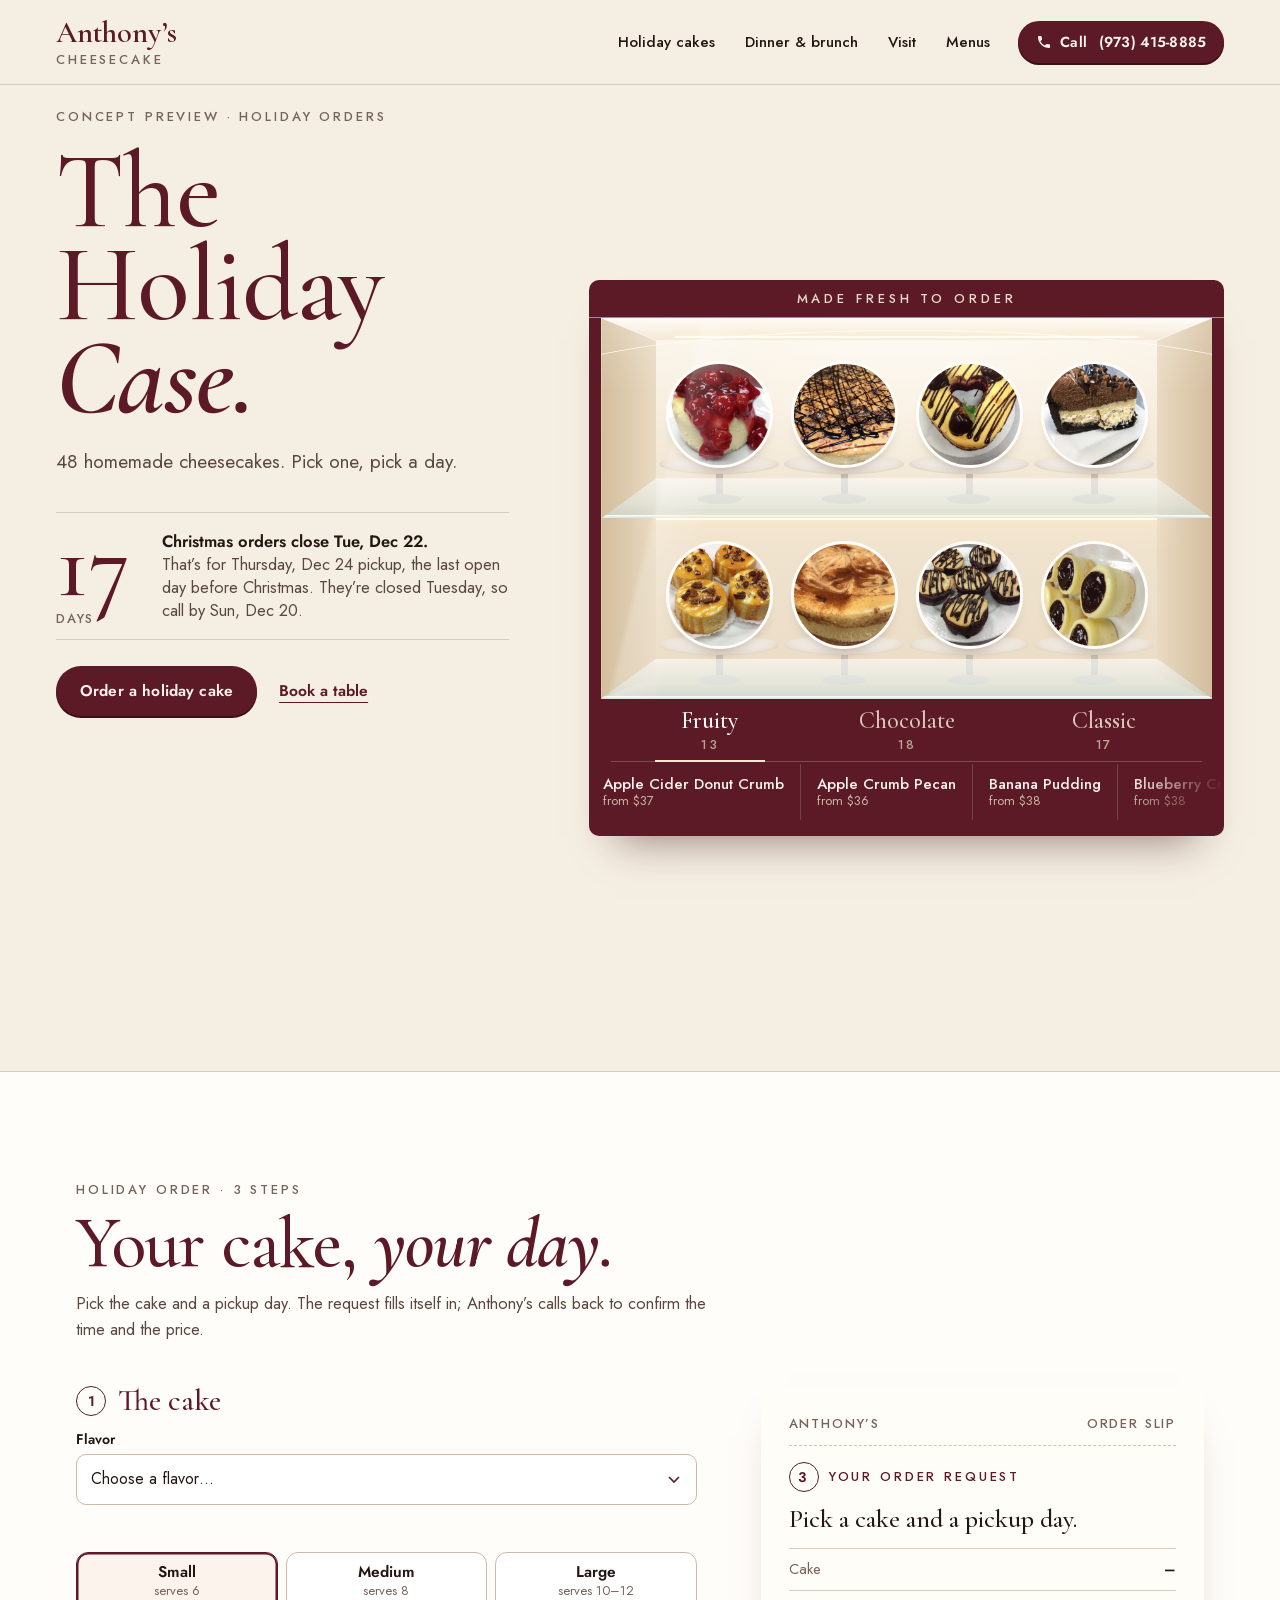
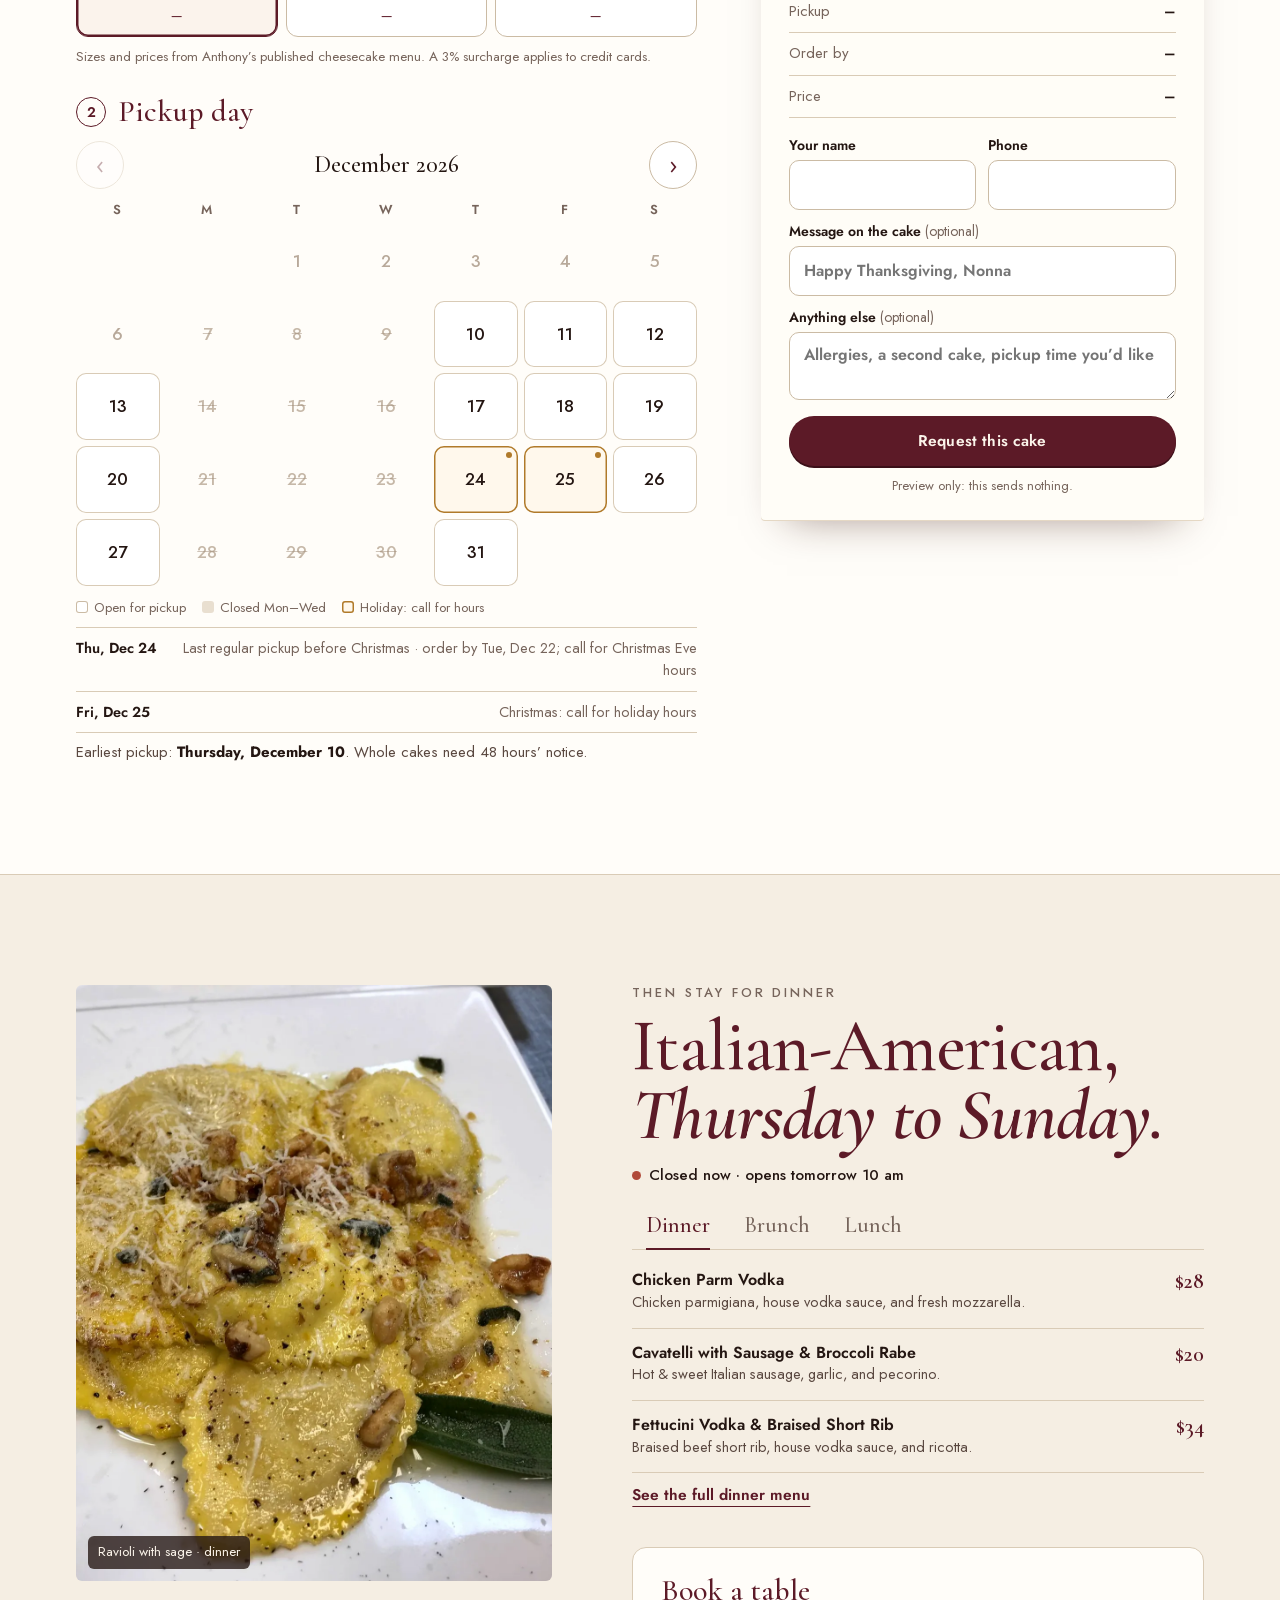
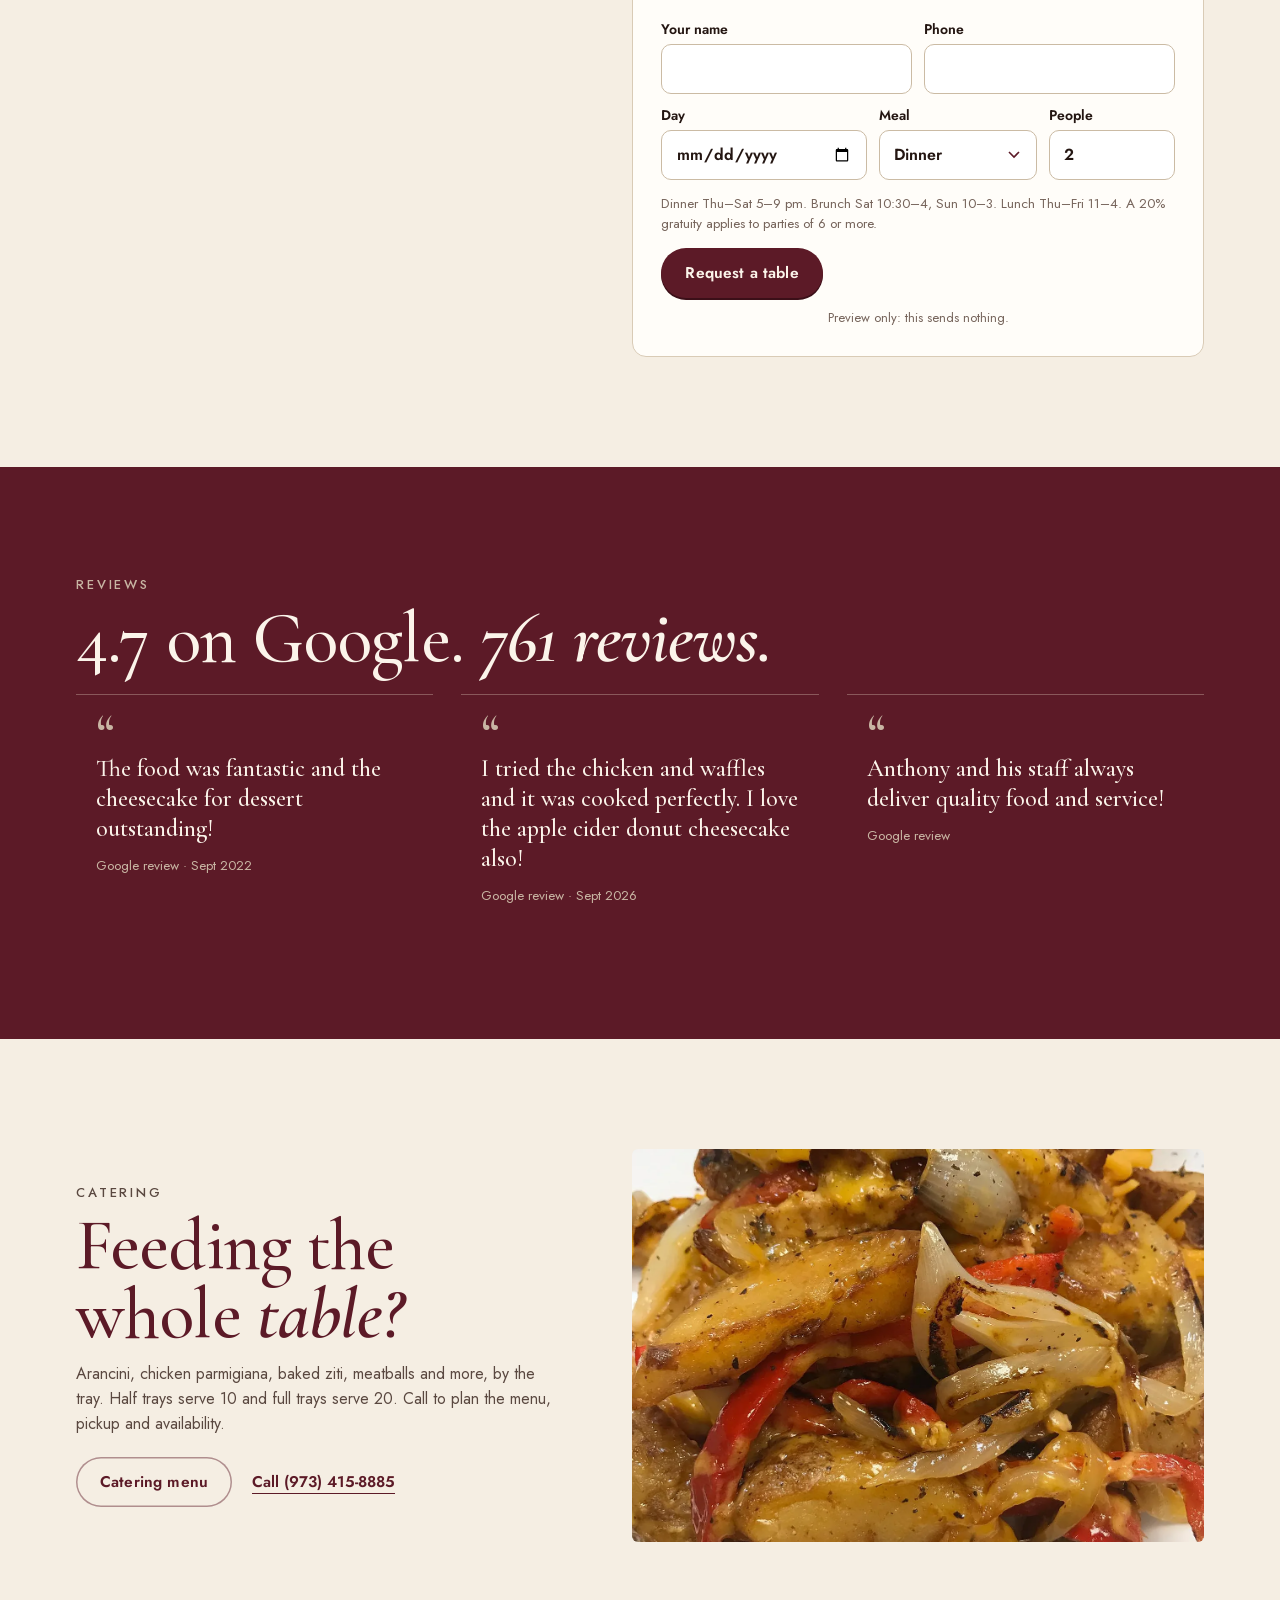
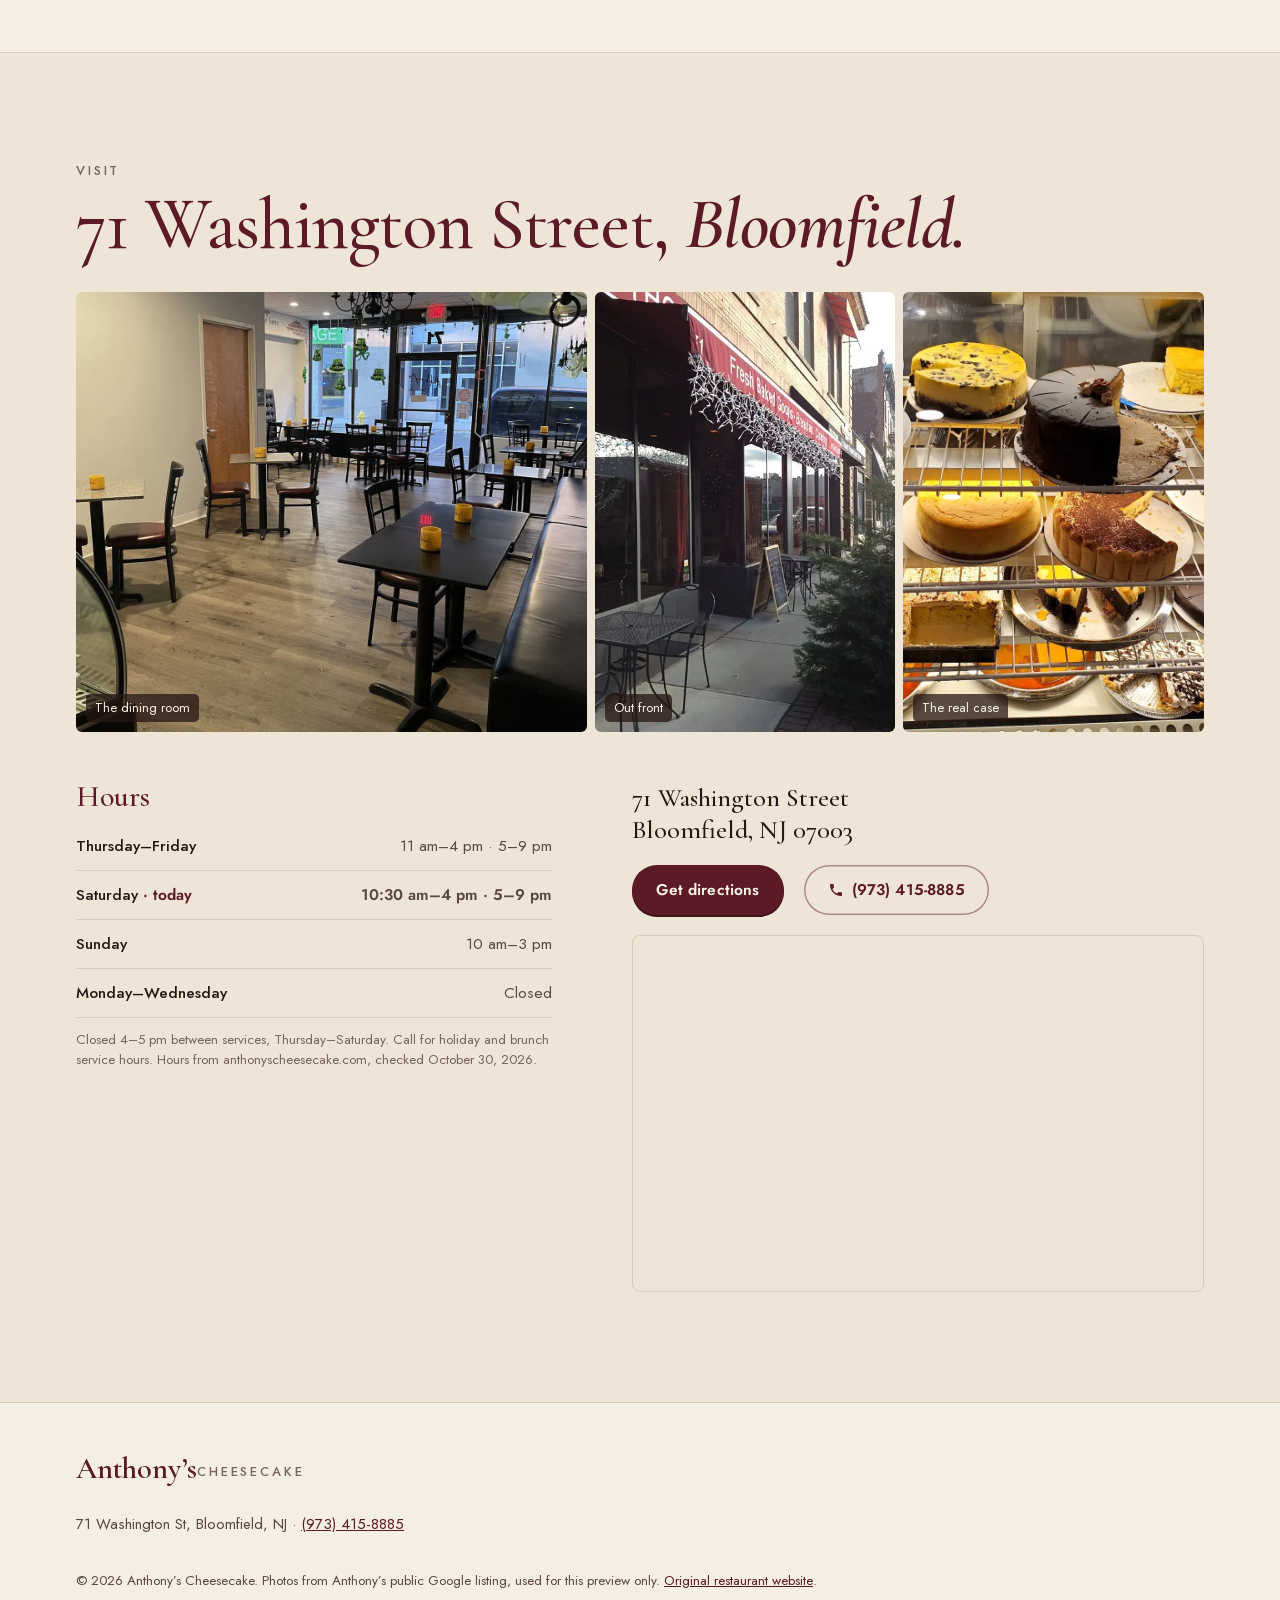
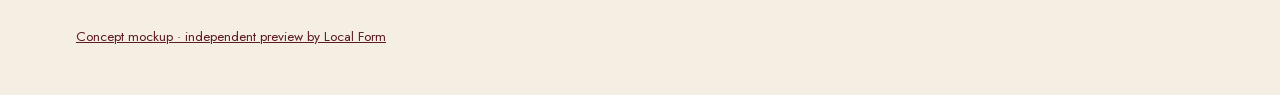
==== commit 61ade489: "Preview: QA cleanup" ====
--- a/index.html
+++ b/index.html
@@ -1,124 +1,271 @@
 <!doctype html>
 <html lang="en">
 <head>
-  <meta charset="utf-8"><meta name="viewport" content="width=device-width, initial-scale=1">
-  <title>Anthony’s Cheesecake · Dinner, Brunch & Homemade Cheesecake in Bloomfield, NJ</title>
-  <meta name="description" content="Italian-American dinners, weekend brunch, and homemade cheesecake made fresh to order at 71 Washington Street in Bloomfield, NJ. Call 973-415-8885.">
-  <meta property="og:type" content="website"><meta property="og:title" content="Anthony’s Cheesecake · Dinner, Brunch &amp; Homemade Cheesecake in Bloomfield, NJ"><meta property="og:description" content="Italian-American dinners, weekend brunch and homemade cheesecake made fresh to order at 71 Washington Street, Bloomfield, NJ.">
-  <meta property="og:url" content="https://preview.localform.online/anthonys-preview/"><meta property="og:image" content="https://preview.localform.online/anthonys-preview/assets/og.jpg"><meta property="og:image:width" content="1200"><meta property="og:image:height" content="630"><meta name="twitter:card" content="summary_large_image">
-  <meta name="robots" content="noindex"><meta name="theme-color" content="#4a1420">
-  <link rel="icon" href="assets/favicon.svg" type="image/svg+xml">
-  <link rel="stylesheet" href="assets/fonts.css?v=3"><link rel="stylesheet" href="styles.css?v=202610301">
-  <script defer src="app.js?v=202610301"></script>
-  <script type="application/ld+json">{"@context":"https://schema.org","@type":"Restaurant","name":"Anthony’s Cheesecake","servesCuisine":["Italian","American","Desserts"],"telephone":"+1-973-415-8885","address":{"@type":"PostalAddress","streetAddress":"71 Washington Street","addressLocality":"Bloomfield","addressRegion":"NJ","postalCode":"07003","addressCountry":"US"},"openingHoursSpecification":[{"@type":"OpeningHoursSpecification","dayOfWeek":["Thursday","Friday"],"opens":"11:00","closes":"16:00"},{"@type":"OpeningHoursSpecification","dayOfWeek":["Thursday","Friday","Saturday"],"opens":"17:00","closes":"21:00"},{"@type":"OpeningHoursSpecification","dayOfWeek":"Saturday","opens":"10:30","closes":"16:00"},{"@type":"OpeningHoursSpecification","dayOfWeek":"Sunday","opens":"10:00","closes":"15:00"}]}</script>
+<meta charset="utf-8">
+<meta name="viewport" content="width=device-width, initial-scale=1">
+<title>Anthony’s Cheesecake · Holiday cheesecakes, dinner &amp; brunch in Bloomfield, NJ</title>
+<meta name="description" content="48 homemade cheesecakes, made fresh to order at 71 Washington Street, Bloomfield, NJ. Pick a flavor, a size and a pickup day for Thanksgiving or Christmas. Italian-American dinner and weekend brunch too.">
+<meta property="og:type" content="website">
+<meta property="og:title" content="Anthony’s Cheesecake · The Holiday Case">
+<meta property="og:description" content="48 homemade cheesecakes, made fresh to order. Pick a flavor, a size and a pickup day.">
+<meta property="og:url" content="https://preview.localform.online/anthonys-preview/">
+<meta property="og:image" content="https://preview.localform.online/anthonys-preview/assets/og.jpg">
+<meta property="og:image:width" content="1200">
+<meta property="og:image:height" content="630">
+<meta name="twitter:card" content="summary_large_image">
+<meta name="robots" content="noindex">
+<meta name="theme-color" content="#f5eee3">
+<link rel="icon" href="assets/favicon.svg" type="image/svg+xml">
+<link rel="preload" href="assets/cg-500.woff2" as="font" type="font/woff2" crossorigin>
+<link rel="stylesheet" href="home.css?v=20261108">
+<script defer src="home.js?v=20261108"></script>
+<script type="application/ld+json">{"@context":"https://schema.org","@type":"Restaurant","name":"Anthony’s Cheesecake","servesCuisine":["Italian","American","Desserts"],"telephone":"+1-973-415-8885","address":{"@type":"PostalAddress","streetAddress":"71 Washington Street","addressLocality":"Bloomfield","addressRegion":"NJ","postalCode":"07003","addressCountry":"US"},"openingHoursSpecification":[{"@type":"OpeningHoursSpecification","dayOfWeek":["Thursday","Friday"],"opens":"11:00","closes":"16:00"},{"@type":"OpeningHoursSpecification","dayOfWeek":["Thursday","Friday","Saturday"],"opens":"17:00","closes":"21:00"},{"@type":"OpeningHoursSpecification","dayOfWeek":"Saturday","opens":"10:30","closes":"16:00"},{"@type":"OpeningHoursSpecification","dayOfWeek":"Sunday","opens":"10:00","closes":"15:00"}]}</script>
 </head>
 <body>
-  <a class="skip-link" href="#main">Skip to content</a>
-  <header class="site-header wrap">
-    <a class="wordmark" href="index.html" aria-label="Anthony’s Cheesecake home">Anthony’s<span>Cheesecake</span></a>
-    <nav class="desktop-nav" aria-label="Main navigation"><a href="menu.html">Menus</a><a href="menu.html?menu=cheesecake">Cheesecakes</a><a href="index.html#catering">Catering</a><a href="index.html#visit">Visit</a></nav>
-    <a class="button header-call" href="tel:+19734158885">Reserve · 973-415-8885</a>
-    <button class="menu-toggle" aria-expanded="false" aria-controls="mobile-nav" aria-label="Open navigation"><span class="menu-lines" aria-hidden="true"></span></button>
-    <nav id="mobile-nav" class="mobile-nav" aria-label="Mobile navigation" hidden><a href="menu.html">Menus</a><a href="menu.html?menu=cheesecake">Cheesecakes</a><a href="index.html#catering">Catering</a><a href="index.html#visit">Hours &amp; directions</a><a href="tel:+19734158885">Call 973-415-8885</a></nav>
-  </header>
-  <main id="main">
-    <section class="hero wrap" aria-labelledby="hero-title">
-      <div class="hero-copy">
-        <p class="eyebrow">Concept preview · Bloomfield</p>
-        <h1 id="hero-title">Come for the <em>cheesecake.</em></h1>
-        <p class="lead">Stay for Italian-American dinner or weekend brunch at 71 Washington Street. Every cake is homemade, made fresh to order.</p>
-        <div class="action-row"><a class="button" href="tel:+19734158885"><svg class="ic" viewBox="0 0 24 24" aria-hidden="true"><path d="M6.6 10.8a15.1 15.1 0 0 0 6.6 6.6l2.2-2.2a1 1 0 0 1 1-.25 11.4 11.4 0 0 0 3.6.57 1 1 0 0 1 1 1V20a1 1 0 0 1-1 1A17 17 0 0 1 3 4a1 1 0 0 1 1-1h3.5a1 1 0 0 1 1 1c0 1.25.2 2.45.57 3.57a1 1 0 0 1-.25 1z"/></svg>Reserve · (973) 415-8885</a><a class="button button-ghost" href="menu.html">View menus</a></div>
-      </div>
-      <figure class="photo hero-photo"><img src="assets/cherry.webp" alt="A cherry cheesecake with glossy cherry topping at Anthony’s" width="1200" height="1056" fetchpriority="high"></figure>
-      <div class="hero-meta">
-        <p class="status" id="open-status" role="status"><span class="dot" aria-hidden="true"></span><span id="open-text">Hours below</span></p>
-        <p class="rating-badge"><span aria-hidden="true">★</span> 4.7 on Google · 761 reviews</p>
-      </div>
-    </section>
-
-    <section class="facts wrap" aria-label="At a glance"><div data-reveal><b>Dinner</b><span>Thursday–Saturday<br>5 pm–9 pm</span></div><div data-reveal><b>Lunch &amp; brunch</b><span>Thu–Fri 11 am–4 pm<br>Sat 10:30–4 · Sun 10–3</span></div><div data-reveal><b>Cheesecakes</b><span>Made fresh to order<br>48 hours’ notice for whole cakes</span></div><div data-reveal><b>Find us</b><span>71 Washington Street<br>Bloomfield, NJ 07003</span></div></section>
-
-    <section class="menu-story wrap section-space" id="menus" aria-labelledby="meal-title">
-      <figure class="photo photo-tall meal-photo" data-reveal><img id="meal-image" src="assets/ravioli.webp" alt="Fresh ravioli with sage, toasted nuts and grated cheese at Anthony’s" loading="lazy" width="1080" height="1350"><figcaption id="meal-caption">Ravioli with sage · dinner</figcaption></figure>
-      <div class="meal-copy">
-        <p class="eyebrow">From the kitchen</p>
-        <h2 id="meal-title" data-reveal>Comfort food, <em>done properly.</em></h2>
-        <p>Pastas, cutlets, and slow-braised favorites at dinner. Pancakes, waffles, and a brunch burger on the weekend. Start here.</p>
-        <div class="meal-tabs" role="tablist" aria-label="Preview a menu"><button id="preview-dinner" role="tab" aria-selected="true" aria-controls="meal-preview" data-preview="dinner">Dinner</button><button id="preview-brunch" role="tab" aria-selected="false" aria-controls="meal-preview" data-preview="brunch" tabindex="-1">Brunch</button><button id="preview-lunch" role="tab" aria-selected="false" aria-controls="meal-preview" data-preview="lunch" tabindex="-1">Lunch</button></div>
-        <div id="meal-preview" role="tabpanel" aria-labelledby="preview-dinner" class="preview-list">
-          <div class="preview-dish" data-reveal><div><h3>Chicken Parm Vodka</h3><p>Chicken parmigiana, house vodka sauce, and fresh mozzarella.</p></div><span>$28</span></div>
-          <div class="preview-dish" data-reveal><div><h3>Cavatelli with Sausage &amp; Broccoli Rabe</h3><p>Hot &amp; sweet Italian sausage, garlic, and pecorino.</p></div><span>$20</span></div>
-          <div class="preview-dish" data-reveal><div><h3>Fettucini Vodka &amp; Braised Short Rib</h3><p>Braised beef short rib, house vodka sauce, and ricotta.</p></div><span>$34</span></div>
-        </div>
-        <a id="full-menu-link" class="text-link" href="menu.html?menu=dinner">See the full dinner menu →</a>
-        <p class="small">Prices and availability may change.</p>
-      </div>
-    </section>
-
-    <section class="board-section section-space" id="cheesecakes" aria-labelledby="cake-title">
-      <div class="wrap">
-        <div class="board-top">
-          <div class="board-intro"><p class="eyebrow">The cheesecake case</p><h2 id="cake-title" data-reveal>Baked fresh, <em>to order.</em></h2><p class="lead">Every cake is homemade. Have a slice with coffee, or order a whole one for the table. Please allow 48 hours.</p><div class="action-row"><a class="button button-gold" href="menu.html?menu=cheesecake">Cheesecake menu &amp; prices</a></div></div>
-          <div class="photo-pair"><figure class="photo photo-dark" data-reveal><img src="assets/cake-case.webp" alt="Whole cheesecakes and cakes in Anthony’s dessert case" loading="lazy" width="1400" height="966"></figure><figure class="photo photo-dark" data-reveal><img src="assets/cookie-slice.webp" alt="A slice of cookie-studded cheesecake at Anthony’s" loading="lazy" width="1200" height="644"></figure></div>
-        </div>
-        <div class="chooser" id="chooser">
-          <div class="chooser-head"><h3 class="flavor-title">Choose a flavor</h3><p>A few to start with. Pick one to see sizes and prices.</p></div>
-          <div class="flavor-picks"><button type="button" data-flavor="Cherry">Cherry</button><button type="button" data-flavor="Strawberry">Strawberry</button><button type="button" data-flavor="Oreo Cookie">Oreo Cookie</button><button type="button" data-flavor="Banana Pudding">Banana Pudding</button><button type="button" data-flavor="Cookie Butter Swirl">Cookie Butter Swirl</button><button type="button" data-flavor="Heath Bar">Heath Bar</button></div>
-          <div class="flavor-search"><label for="flavor-search">Or search all <!--N-->48<!--/N--> flavors</label><input id="flavor-search" type="search" placeholder="Pistachio, s’mores, peanut butter…" autocomplete="off"><div id="flavor-results" class="flavor-picks flavor-results" aria-live="polite"></div></div>
-          <a class="text-link" href="menu.html?menu=cheesecake">View all <!--N-->48<!--/N--> flavors &amp; prices →</a>
-          <!--FLAVORDATA--><script type="application/json" id="flavor-data">[{"n":"Apple Cider Donut Crumb","d":"Fresh apple cooked with apple cider and fall spices with a salted caramel drizzle","p":["$71","$57","$37","$10.50"]},{"n":"Apple Crumb Pecan","d":"Our classic NY Style Cheesecake with fresh apples and a hint of cinnamon with a brown sugar pecan crumb topping","p":["$73","$58","$36","$10.95"]},{"n":"Banana Pudding","d":"Our classic NY Style Cheesecake is topped with fresh made banana pudding, crushed nilla wafer cookie, and salted caramel drizzle","p":["$74","$58","$38","$11.95"]},{"n":"Blueberry Crumb","d":"Our classic NY Cheesecake swirled with fresh blueberry compote and cinnamon crumb topping","p":["$72","$57","$38","$10.95"]},{"n":"Boston Cream","d":"Vanilla cake topped with our classic NY Cheesecake and a pool of chocolate ganache","p":["$65","$48","$32","$9.25"]},{"n":"Brownie Explosion","d":"Chocolate Chip Brownie layer with New York Cheesecake and more brownies & chocolate ganache","p":["$73","$57","$35","$10.95"]},{"n":"Cannoli","d":"Fresh made cannoli cream with chocolate chips tops our classic New York Cheesecake","p":["$72","$58","$36","$10.50"]},{"n":"Caramel Toffee Crunch","d":"Our creamy cheesecake is baked onto a brown sugar graham cracker crust made with toasted nuts, then topped off with a caramel sauce and chopped toffee","p":["$65","$52","$32","$9.25"]},{"n":"Carrot Cake","d":"Our carrot cake is topped with creamy NY Style Cheesecake and cream cheese frosting","p":["$65","$52","$34","$9.95"]},{"n":"Cherry","d":"Sweet Cherries in sauce on top of our new york style cheesecake","p":["$65","$49","$35","$9.25"]},{"n":"Chicken & Waffle","d":"Our cornbread cake base topped with southern fried chicken and buttermilk waffle bits tossed with maple syrup","p":[null,null,null,"$10.95"]},{"n":"Cookie Butter Swirl","d":"Biscoff cookie swirl cheesecake with crushed biscoff cookies","p":["$71","$56","$36","$10.50"]},{"n":"Cookie Jar","d":"Homemade brown butter chocolate chip cookie dough, sugar cookie dough, biscoff, and oreo with our classic cheesecake","p":["$72","$57","$36","$10.50"]},{"n":"Cookie Monster","d":"Sesame Street Cookie Monster with oreo, cookie dough, chocolate chips, biscoff cookies, and funfetti sprinkles","p":["$69","$57","$35","$10.95"]},{"n":"Cornbread, Spiced Honey & Caramel Pecans","d":"Fresh baked cornbread topped with spiced honey cheesecake","p":["$65","$52","$33",null]},{"n":"Dark Chocolate Oreo Cookie","d":"Dark chocolate cheesecake with crushed oreo cookies and chocolate ganache","p":[null,null,null,null]},{"n":"Dark Chocolate Turtle","d":"Dark chocolate cheesecake with toasted pecans and salted caramel","p":["$67","$55","$35","$10.95"]},{"n":"Ferrero Rocher","d":"Our classic new York cheesecake swirled with chocolate hazelnut ganache and topped with ferrero rochet chocolates. For the chocolate lovers we can make this an All chocolate cheesecake also (add 10.00)","p":["$75","$58","$39","$10.95"]},{"n":"Fresh Fig, Pistachio & Goat Cheese","d":"Fresh figs with roasted pistachio, goat cheese, and hot honey drizzle","p":["$75","$58","$39","$10.95"]},{"n":"Fresh Mango Coconut","d":"Mango puree and fresh mango with our classic New York Cheesecake topped with toasted coconut","p":["$72","$57","$38","$10.95"]},{"n":"Fruity Pebble Cereal Milk","d":"Graham cracker and fruity pebbles crust topped with our classic NY Cheesecake with swirl of cereal milk","p":[null,null,null,"$10.50"]},{"n":"Funfetti","d":"Fresh baked classic NY Cheesecake mixed with funfetti sprinkles","p":["$70","$56","$35","$10.50"]},{"n":"Happy Birthday Funfetti","d":"Vanilla cheesecake mixed with rainbow sprinkles","p":["$69","$55","$35","$9.95"]},{"n":"Heath Bar","d":"Oreo cookie crust topped with our classic cheesecake and crushed heath bars","p":["$70","$57","$36","$10.50"]},{"n":"Italian Ricotta Blueberry","d":"Our italian ricotta cheesecake is filled with fresh blueberries and blueberry compote","p":["$70","$57","$35","$10.95"]},{"n":"Italian Ricotta Cheesecake","d":"Creamy sweet ricotta cheese, orange zest with graham cracker crust","p":["$70","$55","$35","$10.50"]},{"n":"Key Lime","d":"A layer of our classic NY Style Cheesecake and Key Lime Custard with fresh whipped cream","p":["$70","$57","$35","$10.50"]},{"n":"Kitchen Sink","d":"Peanut butter chips, pretzel bits, chocolate chips, coconut and oreos all mixed with our classic cheesecake which sits on a chocolate brownie crust","p":["$69","$53","$35","$10.95"]},{"n":"Lemon Blueberry","d":"Our classic NY cheesecake with fresh blueberry and lemon zest","p":["$68","$55","$34","$9.95"]},{"n":"Mousse Layer Cheesecake","d":"Layer of NY Style cheesecake and layer of chocolate mousse covered with chocolate ganache","p":["$85","$55",null,"$10.95"]},{"n":"New York Style","d":"A classic! Rich and creamy on our buttery graham cracker crust.","p":["$64","$49","$30","$8.95"]},{"n":"Oreo Cookie","d":"Oreo cookie crust and crushed oreos mixed into our creamy cheesecake.","p":["$70","$57","$35","$10.50"]},{"n":"Peach Crumb","d":"Our classic NY style cheesecake with roasted peaches and a cinnamon crumb topping","p":["$72","$58","$37","$10.95"]},{"n":"Peanut Butter Cup Slutty Brownie","d":"Our classic cheesecake with fudge brownie crust, chocolate chip cookie dough. oreos, and reeses peanut butter cups","p":["$72","$58","$35","$10.95"]},{"n":"Peanut Butter Oreo","d":"Oreo cookie crust, peanut butter swirl","p":["$71","$58","$36","$10.95"]},{"n":"Pistachio & Spiced Honey","d":"Pistachio cream swirled into our cheesecake with a drizzle of spiced honey","p":["$68","$57","$35","$10.95"]},{"n":"Pumpkin Cheesecake","d":"Fall is here and so is our homemade pumpkin cheesecake with fall spices","p":["$74","$58","$38","$10.95"]},{"n":"Red Velvet Swirl","d":"Red velvet cake and red velvet cake swirl","p":["$67","$55","$35","$9.95"]},{"n":"Rice Pudding","d":"Fresh made rice pudding and new york cheesecake with cinnamon swirl","p":["$72","$58","$36",null]},{"n":"Salted Caramel Pecan","d":"Our Homemade Caramel Sauce and toasted pecans on top our classic creamy cheesecake","p":["$72","$56","$35","$9.95"]},{"n":"Samoa","d":"Our version of the classic Girl Scout Cookie as a Cheesecake. Coconut, caramel, and chocolate","p":["$68","$57","$35",null]},{"n":"Slutty Brownie","d":"Layers of chocolate chip cookie dough, brownie, and oreo cookie","p":["$70","$57","$36",null]},{"n":"Snickers","d":"Roasted peanuts mixed with salted caramel and chocolate ganache","p":["$72","$57","$38","$10.50"]},{"n":"Strawberry","d":"Fresh Strawberries and sauce on top of our classic cheesecake.","p":["$69","$56","$36","$9.95"]},{"n":"Sweet Potato Cinnamon","d":"Fresh baked sweet potatoes with nutmeg and other spices blended throughout our classic cheesecake batter","p":["$72","$58","$39","$10.95"]},{"n":"Triple Chocolate Ganache","d":"A chocolate lover’s dream come true!","p":["$70","$58","$36","$11.95"]},{"n":"Vanilla Bean Black & White","d":"Chocolate cheesecake layer with Vanilla cheesecake layer on top of oreo cookie crust","p":["$72","$57","$36","$10.95"]},{"n":"White Chocolate Raspberry","d":"Melted white chocolate and raspberry puree swirled into our creamy cheesecake","p":["$65","$51","$32","$9.95"]}]</script><!--/FLAVORDATA-->
-        </div>
-        <div class="sizes" role="list" aria-label="Whole cheesecake sizes">
-          <div role="listitem" data-reveal><b>Small</b><span>Serves 6</span><em>from $30</em></div>
-          <div role="listitem" data-reveal><b>Medium</b><span>Serves 8</span><em>from $48</em></div>
-          <div role="listitem" data-reveal><b>Large</b><span>Serves 10–12</span><em>from $64</em></div>
-          <div role="listitem" data-reveal><b>By the slice</b><span>Eat in or take out</span><em>from $8.95</em></div>
-        </div>
-        <p class="small sizes-note">Price depends on flavor. Call 973-415-8885 to place a cake order.</p>
-      </div>
-    </section>
-
-
-    <section class="reviews-section wrap section-space" aria-labelledby="rev-title">
-      <p class="eyebrow" data-reveal>Reviews</p>
-      <h2 id="rev-title" data-reveal>4.7 stars. <em>761 reviews.</em></h2>
-      <div class="review-cards">
-        <figure data-reveal><blockquote>“The food was fantastic and the cheesecake for dessert outstanding!”</blockquote><figcaption>Google review · Sept 2022</figcaption></figure>
-        <figure data-reveal><blockquote>“I tried the chicken and waffles and it was cooked perfectly. I love the apple cider donut cheesecake also!”</blockquote><figcaption>Google review · Sept 2026</figcaption></figure>
-        <figure data-reveal><blockquote>“Anthony and his staff always deliver quality food and service!”</blockquote><figcaption>Google review</figcaption></figure>
-      </div>
-    </section>
-
-    <section id="catering" class="catering-section wrap section-space" aria-labelledby="catering-title">
-      <div class="catering-layout"><div><p class="eyebrow">Catering</p><h2 id="catering-title" data-reveal>Bring Anthony’s to <em>your table.</em></h2><p class="lead">Arancini, chicken parmigiana, baked ziti, meatballs and more, by the tray.</p><p>Half trays serve 10 and full trays serve 20. Call to plan your menu, pickup and availability.</p><div class="action-row"><a class="button" href="menu.html?menu=catering">Catering menu</a><a class="text-link" href="tel:+19734158885">Call 973-415-8885</a></div></div>
-      <figure class="photo photo-wide" data-shot="5" data-reveal><img src="assets/catering.webp" alt="Sausage and peppers from Anthony’s kitchen" loading="lazy" style="object-position:50% 50%"></figure></div>
-
-    </section>
-
-    <section id="visit" class="visit-section section-space" aria-labelledby="visit-title">
-      <div class="wrap">
-        <div class="visit-gallery" data-reveal>
-          <figure class="vg-main"><button type="button" class="zoom" aria-label="Enlarge photo"><img id="vg-image" src="assets/room.webp" alt="Anthony’s dining room with booths, tables, chandeliers and the front window" loading="lazy" width="1600" height="1056"><span class="zoom-tag" aria-hidden="true">Tap to enlarge</span></button><figcaption id="vg-caption">The dining room, with the front window on Washington Street.</figcaption></figure>
-          <div class="vg-thumbs" role="group" aria-label="Choose a photo"><button type="button" data-photo="room" aria-pressed="true"><img src="assets/room-thumb.webp" alt="" width="240" height="158" loading="lazy">The room</button><button type="button" data-photo="front" aria-pressed="false"><img src="assets/strip-front-thumb.webp" alt="" width="192" height="240" loading="lazy">Out front</button><button type="button" data-photo="slice" aria-pressed="false"><img src="assets/strip-heart-thumb.webp" alt="" width="192" height="240" loading="lazy">A tall slice</button></div>
-        </div>
-        <dialog class="viewer" aria-label="Photo viewer"><figure><img alt="" width="1600" height="1056"><figcaption></figcaption></figure><button type="button" class="v-btn v-prev" aria-label="Previous photo">‹</button><button type="button" class="v-btn v-next" aria-label="Next photo">›</button><button type="button" class="v-btn v-close" aria-label="Close photo viewer">×</button></dialog>
-        <div class="visit-grid">
-          <div class="visit-intro"><p class="eyebrow">Visit</p><h2 id="visit-title" data-reveal>71 Washington Street, <em>Bloomfield.</em></h2><address>71 Washington Street<br>Bloomfield, NJ 07003</address><div class="action-row"><a class="button" href="https://www.google.com/maps/dir/?api=1&amp;destination=71+Washington+Street+Bloomfield+NJ+07003" target="_blank" rel="noopener">Get directions</a><a class="button button-ghost" href="tel:+19734158885"><svg class="ic" viewBox="0 0 24 24" aria-hidden="true"><path d="M6.6 10.8a15.1 15.1 0 0 0 6.6 6.6l2.2-2.2a1 1 0 0 1 1-.25 11.4 11.4 0 0 0 3.6.57 1 1 0 0 1 1 1V20a1 1 0 0 1-1 1A17 17 0 0 1 3 4a1 1 0 0 1 1-1h3.5a1 1 0 0 1 1 1c0 1.25.2 2.45.57 3.57a1 1 0 0 1-.25 1z"/></svg>(973) 415-8885</a></div><p class="small">For orders, reservations, and catering, please call.</p></div>
-          <div class="hours"><h3>Hours</h3><dl data-hours><div data-days="4,5"><dt>Thursday–Friday</dt><dd>11 am–4 pm<br>5 pm–9 pm</dd></div><div data-days="6"><dt>Saturday</dt><dd>10:30 am–4 pm<br>5 pm–9 pm</dd></div><div data-days="0"><dt>Sunday</dt><dd>10 am–3 pm</dd></div><div data-days="1,2,3"><dt>Monday–Wednesday</dt><dd>Closed</dd></div></dl><p class="small">Closed between services from 4–5 pm, Thursday–Saturday. Please call for holiday and brunch service hours.</p><p class="small">Hours from anthonyscheesecake.com, checked October 30, 2026.</p></div>
-        </div>
-        <div class="visit-map" data-reveal><iframe title="Map to Anthony’s Cheesecake, 71 Washington St, Bloomfield" src="https://www.google.com/maps/embed?origin=mfe&amp;pb=!1m3!2m1!1sAnthony's+Cheesecake+71+Washington+St+Bloomfield+NJ+07003!6i16" loading="lazy" referrerpolicy="no-referrer-when-downgrade"></iframe></div>
-      </div>
-    </section>
-    <section id="order" class="order-section wrap section-space" aria-labelledby="order-title">
-      <div class="lf-wrap">
-        <div><p class="eyebrow">Order ahead · book a table</p><h2 id="order-title" data-reveal>A whole cake, a few trays, <em>or a table.</em></h2><p>Tell Anthony’s what you need and when, and they call you back to confirm. Whole cheesecakes need 48 hours’ notice; Anthony’s confirms the pickup time with you.</p><p class="preview-flag">Preview only: this form sends nothing.</p><figure class="photo special-photo"><img src="assets/hero.webp" alt="A heart-shaped cheesecake with chocolate-dipped strawberries at Anthony’s" loading="lazy" width="1152" height="1536"><figcaption>A heart-shaped cheesecake from Anthony’s kitchen. Ask about special orders.</figcaption></figure></div>
-        <form id="order-form" class="lf-req" data-lf-request data-lf-confirm="Preview only: nothing was sent. On the real site, Anthony’s calls you back to confirm your cake, trays or table, the pickup time and the price. To order now, call 973-415-8885."><div class="lf-row"><label>Your name<input type="text" name="name" autocomplete="name" required></label><label>Phone<input type="tel" name="phone" autocomplete="tel" inputmode="tel" required></label></div><fieldset><legend>What do you need? <span>(optional)</span></legend><label><input type="radio" name="kind" value="Whole cheesecake" data-sum="%"> Whole cheesecake</label><label><input type="radio" name="kind" value="Catering trays" data-sum="%"> Catering trays</label><label><input type="radio" name="kind" value="Table reservation" data-sum="%"> Table reservation</label></fieldset><label class="cake-line">Cheesecake <span>(optional)</span><input type="text" name="cake" id="cake-field" data-sum="%" placeholder="Pick a flavor above, or type one"></label><div class="lf-row"><label>Date <span>(optional)</span><input type="date" name="day" data-sum="%"></label><label>Time <span>(optional)</span><input type="time" name="time" data-sum="at %"></label></div><label>How many people? <span>(optional)</span><input type="number" name="guests" min="1" inputmode="numeric" data-sum="% people"></label><label>Trays or a message for the cake <span>(optional)</span><textarea name="order" rows="3" data-sum="%" placeholder="e.g. “Happy 40th Maria”; 1 full tray of baked ziti"></textarea></label><button class="button" type="submit">Send preview request</button><p class="lf-done" role="status" aria-live="polite" hidden></p></form>
-      </div>
-    </section>
-  </main>
-  <footer class="site-footer"><div class="wrap"><div class="footer-top"><a class="wordmark" href="index.html">Anthony’s<span>Cheesecake</span></a><p>A good meal.<br>A little something sweet.</p><a class="text-link" href="menu.html">View the menu →</a></div><div class="footer-bottom"><span>© <span data-year>2026</span> Anthony’s Cheesecake</span><span>71 Washington St, Bloomfield, NJ</span><span>Photos from Anthony’s public Google listing, used for this preview only.</span><a href="https://anthonyscheesecake.com/" target="_blank" rel="noopener">Original restaurant website ↗</a><a href="https://localform.online" target="_blank" rel="noopener">Concept mockup · independent preview by Local Form</a></div></div></footer>
-  <nav class="mobile-actions" aria-label="Quick restaurant actions"><a href="menu.html">View menus</a><a href="tel:+19734158885"><svg class="ic" viewBox="0 0 24 24" aria-hidden="true"><path d="M6.6 10.8a15.1 15.1 0 0 0 6.6 6.6l2.2-2.2a1 1 0 0 1 1-.25 11.4 11.4 0 0 0 3.6.57 1 1 0 0 1 1 1V20a1 1 0 0 1-1 1A17 17 0 0 1 3 4a1 1 0 0 1 1-1h3.5a1 1 0 0 1 1 1c0 1.25.2 2.45.57 3.57a1 1 0 0 1-.25 1z"/></svg>Call (973) 415-8885</a></nav>
-<dialog class="cake-dialog" id="cake-dialog" aria-labelledby="cake-name"><div class="dialog-content"><button class="dialog-close" id="close-cake" type="button" autofocus>Close <span aria-hidden="true">×</span></button><h2 id="cake-name"></h2><p id="cake-description"></p><label for="cake-size">Choose a size</label><select id="cake-size"><option value="2">Small · serves 6</option><option value="1">Medium · serves 8</option><option value="0">Large · serves 10–12</option><option value="3">By the slice</option></select><div class="order-summary" aria-live="polite"><span id="selected-size"></span><strong id="selected-price"></strong></div><p id="cake-servings"></p><div class="action-row"><button class="button" id="add-cake" type="button">Add to preview request</button><a class="button button-ghost" href="tel:+19734158885">Call 973-415-8885</a></div><p class="small">Anthony’s confirms flavor, price and pickup. Whole cheesecakes need 48 hours’ notice. Credit card orders carry a 3% surcharge.</p></div></dialog>
+<a class="skip" href="#main">Skip to content</a>
+<header class="top" id="top">
+  <a class="wordmark" href="#main" aria-label="Anthony’s Cheesecake, top of page">Anthony’s<span>Cheesecake</span></a>
+  <nav class="nav" aria-label="Main">
+    <a href="#order">Holiday cakes</a><a href="#kitchen">Dinner &amp; brunch</a><a href="#visit">Visit</a><a href="menu.html">Menus</a>
+  </nav>
+  <a class="btn sm" href="tel:+19734158885"><svg class="ic" viewBox="0 0 24 24" aria-hidden="true"><path d="M6.6 10.8a15.1 15.1 0 0 0 6.6 6.6l2.2-2.2a1 1 0 0 1 1-.25 11.4 11.4 0 0 0 3.6.57 1 1 0 0 1 1 1V20a1 1 0 0 1-1 1A17 17 0 0 1 3 4a1 1 0 0 1 1-1h3.5a1 1 0 0 1 1 1c0 1.25.2 2.45.57 3.57a1 1 0 0 1-.25 1z"/></svg>Call<span class="wide-only">&nbsp;(973) 415-8885</span></a>
+</header>
+
+<main id="main">
+<!-- ── 1 · The Holiday Case ── -->
+<section class="hero" aria-labelledby="hero-title">
+  <div class="copy">
+    <p class="eyebrow">Concept preview · Holiday orders</p>
+    <h1 id="hero-title">The Holiday <em>Case.</em></h1>
+    <p class="lead"><!--N-->48<!--/N--> homemade cheesecakes. Pick one, pick a day.</p>
+  </div>
+
+  <div class="case">
+    <div class="crown"><b>Made fresh to order</b></div>
+    <div class="frame"><div class="box">
+      <div class="ceiling"></div>
+      <div class="shelf">
+        <figure class="cake"><div class="ph"><img src="assets/cherry.webp" alt="Cheesecake topped with whole cherries in sauce" width="1200" height="1056" fetchpriority="high"></div><i class="plate"></i><i class="stem"></i><i class="ft"></i></figure>
+        <figure class="cake"><div class="ph"><img src="assets/case-drizzle.webp" alt="Whole cheesecake with a chocolate drizzle" width="640" height="640"></div><i class="plate"></i><i class="stem"></i><i class="ft"></i></figure>
+        <figure class="cake"><div class="ph"><img src="assets/case-heart.webp" alt="Heart-shaped cheesecake with chocolate-dipped strawberries" width="640" height="640"></div><i class="plate"></i><i class="stem"></i><i class="ft"></i></figure>
+        <figure class="cake desk"><div class="ph"><img src="assets/case-layer-slice.webp" alt="Tall slice of chocolate mousse layer cheesecake on a cookie crust" width="640" height="640" loading="lazy"></div><i class="plate"></i><i class="stem"></i><i class="ft"></i></figure>
+      </div>
+      <div class="surface"></div><div class="under"></div>
+      <div class="shelf">
+        <figure class="cake"><div class="ph"><img src="assets/case-caramel-minis.webp" alt="Mini cheesecakes with caramel drizzle" width="640" height="640"></div><i class="plate"></i><i class="stem"></i><i class="ft"></i></figure>
+        <figure class="cake"><div class="ph"><img src="assets/case-swirl.webp" alt="Whole swirled cheesecake" width="640" height="640"></div><i class="plate"></i><i class="stem"></i><i class="ft"></i></figure>
+        <figure class="cake"><div class="ph"><img src="assets/case-choc-minis.webp" alt="Mini cheesecakes with chocolate drizzle on brownie bases" width="640" height="640"></div><i class="plate"></i><i class="stem"></i><i class="ft"></i></figure>
+        <figure class="cake desk"><div class="ph"><img src="assets/case-ganache-minis.webp" alt="Mini cheesecakes topped with chocolate ganache" width="640" height="640" loading="lazy"></div><i class="plate"></i><i class="stem"></i><i class="ft"></i></figure>
+      </div>
+      <div class="surface"></div>
+      <div class="glass" aria-hidden="true"></div>
+    </div></div>
+    <div class="base">
+      <div class="tabs" role="group" aria-label="Filter the cheesecakes">
+        <button class="tab" type="button" data-group="fruity" aria-pressed="true">Fruity<small><!--N-fruity-->13<!--/N--></small></button>
+        <button class="tab" type="button" data-group="chocolate" aria-pressed="false">Chocolate<small><!--N-chocolate-->18<!--/N--></small></button>
+        <button class="tab" type="button" data-group="classic" aria-pressed="false">Classic<small><!--N-classic-->17<!--/N--></small></button>
+      </div>
+      <div class="rail" id="rail" aria-live="polite" aria-label="Cheesecakes in this group, tap one for sizes and prices"></div>
+    </div>
+  </div>
+
+  <div class="deadline" id="deadline">
+    <div class="num"><span id="dl-num">–</span><small id="dl-unit">days</small></div>
+    <p><strong id="dl-head">Holiday cakes need 48 hours’ notice.</strong><span id="dl-body">Anthony’s is open Thursday to Sunday for pickup.</span></p>
+  </div>
+  <div class="actions">
+    <a class="btn" href="#order">Order a holiday cake</a>
+    <a class="link" href="#table">Book a table</a>
+  </div>
+</section>
+
+<!-- ── 2 · Holiday order ── -->
+<section class="order" id="order" aria-labelledby="order-title">
+  <div class="wrap">
+    <div class="sec-head">
+      <p class="eyebrow">Holiday order · 3 steps</p>
+      <h2 id="order-title" data-reveal>Your cake, <em>your day.</em></h2>
+      <p class="sec-lead">Pick the cake and a pickup day. The request fills itself in; Anthony’s calls back to confirm the time and the price.</p>
+    </div>
+    <div class="order-grid">
+      <div class="steps">
+        <fieldset class="step" id="step-cake">
+          <legend><span class="n">1</span>The cake</legend>
+          <label class="fld" for="o-flavor">Flavor</label>
+          <select id="o-flavor"></select>
+          <p class="flav-desc" id="o-desc"></p>
+          <div class="sizes" id="o-sizes" role="radiogroup" aria-label="Size"></div>
+          <p class="note">Sizes and prices from Anthony’s published cheesecake menu. A 3% surcharge applies to credit cards.</p>
+        </fieldset>
+        <fieldset class="step" id="step-day">
+          <legend><span class="n">2</span>Pickup day</legend>
+          <div class="cal-head">
+            <button type="button" class="cal-nav" id="cal-prev" aria-label="Previous month">‹</button>
+            <b id="cal-month"></b>
+            <button type="button" class="cal-nav" id="cal-next" aria-label="Next month">›</button>
+          </div>
+          <div class="cal" id="cal" role="grid" aria-labelledby="cal-month"></div>
+          <ul class="cal-key">
+            <li><i class="k-open"></i>Open for pickup</li><li><i class="k-closed"></i>Closed Mon–Wed</li><li><i class="k-hol"></i>Holiday: call for hours</li>
+          </ul>
+          <p class="day-pick" id="day-pick" aria-live="polite">Earliest pickup: <b id="earliest"></b>. Whole cakes need 48 hours’ notice.</p>
+        </fieldset>
+      </div>
+
+      <form class="ticket" id="ticket" data-lf-request novalidate>
+        <div class="ticket-top"><span>Anthony’s</span><span>Order slip</span></div>
+        <p class="eyebrow"><span class="n">3</span>Your order request</p>
+        <p class="summary" id="summary" aria-live="polite">Pick a cake and a pickup day.</p>
+        <dl class="tally">
+          <div><dt>Cake</dt><dd id="t-cake">–</dd></div>
+          <div><dt>Pickup</dt><dd id="t-day">–</dd></div>
+          <div><dt>Order by</dt><dd id="t-by">–</dd></div>
+          <div><dt>Price</dt><dd id="t-price">–</dd></div>
+        </dl>
+        <div class="row">
+          <label>Your name<input type="text" name="name" autocomplete="name" required></label>
+          <label>Phone<input type="tel" name="phone" autocomplete="tel" inputmode="tel" required></label>
+        </div>
+        <label>Message on the cake <span>(optional)</span><input type="text" name="msg" maxlength="60" placeholder="Happy Thanksgiving, Nonna"></label>
+        <label>Anything else <span>(optional)</span><textarea name="notes" rows="2" placeholder="Allergies, a second cake, pickup time you’d like"></textarea></label>
+        <button class="btn block" type="submit">Request this cake</button>
+        <p class="err" id="t-err" role="alert" hidden></p>
+        <div class="done" id="t-done" role="status" hidden></div>
+        <p class="flag">Preview only: this sends nothing.</p>
+      </form>
+    </div>
+  </div>
+</section>
+
+<!-- ── 3 · Dinner & brunch ── -->
+<section class="kitchen" id="kitchen" aria-labelledby="kitchen-title">
+  <div class="wrap kitchen-grid">
+    <figure class="k-photo" data-reveal><img id="meal-image" src="assets/ravioli.webp" alt="Fresh ravioli with sage, toasted nuts and grated cheese at Anthony’s" loading="lazy" width="1080" height="1350"><figcaption id="meal-caption">Ravioli with sage · dinner</figcaption></figure>
+    <div class="k-copy">
+      <p class="eyebrow">Then stay for dinner</p>
+      <h2 id="kitchen-title" data-reveal>Italian-American, <em>Thursday to Sunday.</em></h2>
+      <p class="status" id="open-status"><span class="dot" aria-hidden="true"></span><span id="open-text">Hours below</span></p>
+      <div class="meal-tabs" role="tablist" aria-label="Preview a menu">
+        <button id="tab-dinner" role="tab" aria-selected="true" aria-controls="meal-preview" data-preview="dinner">Dinner</button>
+        <button id="tab-brunch" role="tab" aria-selected="false" aria-controls="meal-preview" data-preview="brunch" tabindex="-1">Brunch</button>
+        <button id="tab-lunch" role="tab" aria-selected="false" aria-controls="meal-preview" data-preview="lunch" tabindex="-1">Lunch</button>
+      </div>
+      <div id="meal-preview" role="tabpanel" aria-labelledby="tab-dinner" class="dishes">
+        <div class="dish"><div><h3>Chicken Parm Vodka</h3><p>Chicken parmigiana, house vodka sauce, and fresh mozzarella.</p></div><span>$28</span></div>
+        <div class="dish"><div><h3>Cavatelli with Sausage &amp; Broccoli Rabe</h3><p>Hot &amp; sweet Italian sausage, garlic, and pecorino.</p></div><span>$20</span></div>
+        <div class="dish"><div><h3>Fettucini Vodka &amp; Braised Short Rib</h3><p>Braised beef short rib, house vodka sauce, and ricotta.</p></div><span>$34</span></div>
+      </div>
+      <a id="full-menu-link" class="link" href="menu.html?menu=dinner">See the full dinner menu</a>
+
+      <form class="table-form" id="table" data-lf-request novalidate aria-labelledby="table-title">
+        <h3 id="table-title">Book a table</h3>
+        <div class="row">
+          <label>Your name<input type="text" name="name" autocomplete="name" required></label>
+          <label>Phone<input type="tel" name="phone" autocomplete="tel" inputmode="tel" required></label>
+        </div>
+        <div class="row three">
+          <label>Day<input type="date" name="day" id="r-day"></label>
+          <label>Meal<select name="meal" id="r-meal"><option>Dinner</option><option>Brunch</option><option>Lunch</option></select></label>
+          <label>People<input type="number" name="guests" min="1" max="40" value="2" inputmode="numeric"></label>
+        </div>
+        <p class="note" id="r-hint">Dinner Thu–Sat 5–9 pm. Brunch Sat 10:30–4, Sun 10–3. Lunch Thu–Fri 11–4. A 20% gratuity applies to parties of 6 or more.</p>
+        <button class="btn" type="submit">Request a table</button>
+        <p class="err" id="r-err" role="alert" hidden></p>
+        <div class="done" id="r-done" role="status" hidden></div>
+        <p class="flag">Preview only: this sends nothing.</p>
+      </form>
+    </div>
+  </div>
+</section>
+
+<!-- ── 4 · Reviews ── -->
+<section class="reviews" aria-labelledby="rev-title">
+  <div class="wrap">
+    <p class="eyebrow">Reviews</p>
+    <h2 id="rev-title" data-reveal>4.7 on Google. <em>761 reviews.</em></h2>
+    <div class="quotes">
+      <figure data-reveal><blockquote>The food was fantastic and the cheesecake for dessert outstanding!</blockquote><figcaption>Google review · Sept 2022</figcaption></figure>
+      <figure data-reveal><blockquote>I tried the chicken and waffles and it was cooked perfectly. I love the apple cider donut cheesecake also!</blockquote><figcaption>Google review · Sept 2026</figcaption></figure>
+      <figure data-reveal><blockquote>Anthony and his staff always deliver quality food and service!</blockquote><figcaption>Google review</figcaption></figure>
+    </div>
+  </div>
+</section>
+
+<!-- ── 5 · Catering ── -->
+<section class="catering" id="catering" aria-labelledby="cat-title">
+  <div class="wrap cat-grid">
+    <div>
+      <p class="eyebrow">Catering</p>
+      <h2 id="cat-title" data-reveal>Feeding the whole <em>table?</em></h2>
+      <p>Arancini, chicken parmigiana, baked ziti, meatballs and more, by the tray. Half trays serve 10 and full trays serve 20. Call to plan the menu, pickup and availability.</p>
+      <div class="inline-actions"><a class="btn ghost" href="menu.html?menu=catering">Catering menu</a><a class="link" href="tel:+19734158885">Call (973) 415-8885</a></div>
+    </div>
+    <figure class="cat-photo" data-reveal><img src="assets/catering.webp" alt="Sausage and peppers from Anthony’s kitchen" loading="lazy" width="1400" height="933"></figure>
+  </div>
+</section>
+
+<!-- ── 6 · Visit ── -->
+<section class="visit" id="visit" aria-labelledby="visit-title">
+  <div class="wrap">
+    <p class="eyebrow">Visit</p>
+    <h2 id="visit-title" data-reveal>71 Washington Street, <em>Bloomfield.</em></h2>
+    <div class="gallery" data-reveal>
+      <figure><img src="assets/room.webp" alt="Anthony’s dining room with booths, tables, chandeliers and the front window" loading="lazy" width="1600" height="1056"><figcaption>The dining room</figcaption></figure>
+      <figure><img src="assets/strip-front.webp" alt="Anthony’s red awning and outdoor tables on Washington Street" loading="lazy" width="540" height="675"><figcaption>Out front</figcaption></figure>
+      <figure><img src="assets/cake-case.webp" alt="Whole cheesecakes and cakes on the shelves of Anthony’s dessert case" loading="lazy" width="1400" height="966"><figcaption>The real case</figcaption></figure>
+    </div>
+    <div class="visit-grid">
+      <div class="hours">
+        <h3>Hours</h3>
+        <dl data-hours>
+          <div data-days="4,5"><dt>Thursday–Friday</dt><dd>11 am–4 pm · 5–9 pm</dd></div>
+          <div data-days="6"><dt>Saturday</dt><dd>10:30 am–4 pm · 5–9 pm</dd></div>
+          <div data-days="0"><dt>Sunday</dt><dd>10 am–3 pm</dd></div>
+          <div data-days="1,2,3"><dt>Monday–Wednesday</dt><dd>Closed</dd></div>
+        </dl>
+        <p class="note">Closed 4–5 pm between services, Thursday–Saturday. Call for holiday and brunch service hours. Hours from anthonyscheesecake.com, checked October 30, 2026.</p>
+      </div>
+      <div class="where">
+        <address>71 Washington Street<br>Bloomfield, NJ 07003</address>
+        <div class="inline-actions">
+          <a class="btn" href="https://www.google.com/maps/dir/?api=1&amp;destination=71+Washington+Street+Bloomfield+NJ+07003" target="_blank" rel="noopener">Get directions</a>
+          <a class="btn ghost" href="tel:+19734158885"><svg class="ic" viewBox="0 0 24 24" aria-hidden="true"><path d="M6.6 10.8a15.1 15.1 0 0 0 6.6 6.6l2.2-2.2a1 1 0 0 1 1-.25 11.4 11.4 0 0 0 3.6.57 1 1 0 0 1 1 1V20a1 1 0 0 1-1 1A17 17 0 0 1 3 4a1 1 0 0 1 1-1h3.5a1 1 0 0 1 1 1c0 1.25.2 2.45.57 3.57a1 1 0 0 1-.25 1z"/></svg>(973) 415-8885</a>
+        </div>
+        <div class="map"><iframe title="Map to Anthony’s Cheesecake, 71 Washington St, Bloomfield" src="https://www.google.com/maps/embed?origin=mfe&amp;pb=!1m3!2m1!1sAnthony's+Cheesecake+71+Washington+St+Bloomfield+NJ+07003!6i16" loading="lazy" referrerpolicy="no-referrer-when-downgrade"></iframe></div>
+      </div>
+    </div>
+  </div>
+</section>
+</main>
+
+<footer class="foot">
+  <div class="wrap">
+    <a class="wordmark" href="#main">Anthony’s<span>Cheesecake</span></a>
+    <p>71 Washington St, Bloomfield, NJ · <a href="tel:+19734158885">(973) 415-8885</a></p>
+    <p class="small">© <span data-year>2026</span> Anthony’s Cheesecake. Photos from Anthony’s public Google listing, used for this preview only. <a href="https://anthonyscheesecake.com/" target="_blank" rel="noopener">Original restaurant website</a>.</p>
+    <p class="small"><a href="https://localform.online" target="_blank" rel="noopener">Concept mockup · independent preview by Local Form</a></p>
+  </div>
+</footer>
+
+<nav class="bar" aria-label="Quick actions">
+  <a href="#order">Order a cake</a>
+  <a href="tel:+19734158885"><svg class="ic" viewBox="0 0 24 24" aria-hidden="true"><path d="M6.6 10.8a15.1 15.1 0 0 0 6.6 6.6l2.2-2.2a1 1 0 0 1 1-.25 11.4 11.4 0 0 0 3.6.57 1 1 0 0 1 1 1V20a1 1 0 0 1-1 1A17 17 0 0 1 3 4a1 1 0 0 1 1-1h3.5a1 1 0 0 1 1 1c0 1.25.2 2.45.57 3.57a1 1 0 0 1-.25 1z"/></svg>Call</a>
+</nav>
+
+<dialog class="sheet" id="sheet" aria-labelledby="sh-name">
+  <div class="sheet-in">
+    <button class="sheet-x" type="button" id="sh-close" aria-label="Close">×</button>
+    <p class="eyebrow" id="sh-group"></p>
+    <h2 id="sh-name"></h2>
+    <p id="sh-desc"></p>
+    <dl class="sh-sizes" id="sh-sizes"></dl>
+    <p class="note">Whole cakes need 48 hours’ notice. Prices from Anthony’s published menu.</p>
+    <button class="btn block" type="button" id="sh-order">Order this cake</button>
+  </div>
+</dialog>
+
+<!--FLAVORDATA--><script type="application/json" id="flavor-data">[{"n":"Apple Cider Donut Crumb","d":"Fresh apple cooked with apple cider and fall spices with a salted caramel drizzle","c":"fruity","p":["$71","$57","$37","$10.50"]},{"n":"Apple Crumb Pecan","d":"Our classic NY Style Cheesecake with fresh apples and a hint of cinnamon with a brown sugar pecan crumb topping","c":"fruity","p":["$73","$58","$36","$10.95"]},{"n":"Banana Pudding","d":"Our classic NY Style Cheesecake is topped with fresh made banana pudding, crushed nilla wafer cookie, and salted caramel drizzle","c":"fruity","p":["$74","$58","$38","$11.95"]},{"n":"Blueberry Crumb","d":"Our classic NY Cheesecake swirled with fresh blueberry compote and cinnamon crumb topping","c":"fruity","p":["$72","$57","$38","$10.95"]},{"n":"Boston Cream","d":"Vanilla cake topped with our classic NY Cheesecake and a pool of chocolate ganache","c":"chocolate","p":["$65","$48","$32","$9.25"]},{"n":"Brownie Explosion","d":"Chocolate Chip Brownie layer with New York Cheesecake and more brownies & chocolate ganache","c":"chocolate","p":["$73","$57","$35","$10.95"]},{"n":"Cannoli","d":"Fresh made cannoli cream with chocolate chips tops our classic New York Cheesecake","c":"classic","p":["$72","$58","$36","$10.50"]},{"n":"Caramel Toffee Crunch","d":"Our creamy cheesecake is baked onto a brown sugar graham cracker crust made with toasted nuts, then topped off with a caramel sauce and chopped toffee","c":"classic","p":["$65","$52","$32","$9.25"]},{"n":"Carrot Cake","d":"Our carrot cake is topped with creamy NY Style Cheesecake and cream cheese frosting","c":"classic","p":["$65","$52","$34","$9.95"]},{"n":"Cherry","d":"Sweet Cherries in sauce on top of our new york style cheesecake","c":"fruity","p":["$65","$49","$35","$9.25"]},{"n":"Chicken & Waffle","d":"Our cornbread cake base topped with southern fried chicken and buttermilk waffle bits tossed with maple syrup","c":"classic","p":[null,null,null,"$10.95"]},{"n":"Cookie Butter Swirl","d":"Biscoff cookie swirl cheesecake with crushed biscoff cookies","c":"classic","p":["$71","$56","$36","$10.50"]},{"n":"Cookie Jar","d":"Homemade brown butter chocolate chip cookie dough, sugar cookie dough, biscoff, and oreo with our classic cheesecake","c":"chocolate","p":["$72","$57","$36","$10.50"]},{"n":"Cookie Monster","d":"Sesame Street Cookie Monster with oreo, cookie dough, chocolate chips, biscoff cookies, and funfetti sprinkles","c":"chocolate","p":["$69","$57","$35","$10.95"]},{"n":"Cornbread, Spiced Honey & Caramel Pecans","d":"Fresh baked cornbread topped with spiced honey cheesecake","c":"classic","p":["$65","$52","$33",null]},{"n":"Dark Chocolate Oreo Cookie","d":"Dark chocolate cheesecake with crushed oreo cookies and chocolate ganache","c":"chocolate","p":[null,null,null,null]},{"n":"Dark Chocolate Turtle","d":"Dark chocolate cheesecake with toasted pecans and salted caramel","c":"chocolate","p":["$67","$55","$35","$10.95"]},{"n":"Ferrero Rocher","d":"Our classic new York cheesecake swirled with chocolate hazelnut ganache and topped with ferrero rochet chocolates. For the chocolate lovers we can make this an All chocolate cheesecake also (add 10.00)","c":"chocolate","p":["$75","$58","$39","$10.95"]},{"n":"Fresh Fig, Pistachio & Goat Cheese","d":"Fresh figs with roasted pistachio, goat cheese, and hot honey drizzle","c":"fruity","p":["$75","$58","$39","$10.95"]},{"n":"Fresh Mango Coconut","d":"Mango puree and fresh mango with our classic New York Cheesecake topped with toasted coconut","c":"fruity","p":["$72","$57","$38","$10.95"]},{"n":"Fruity Pebble Cereal Milk","d":"Graham cracker and fruity pebbles crust topped with our classic NY Cheesecake with swirl of cereal milk","c":"classic","p":[null,null,null,"$10.50"]},{"n":"Funfetti","d":"Fresh baked classic NY Cheesecake mixed with funfetti sprinkles","c":"classic","p":["$70","$56","$35","$10.50"]},{"n":"Happy Birthday Funfetti","d":"Vanilla cheesecake mixed with rainbow sprinkles","c":"classic","p":["$69","$55","$35","$9.95"]},{"n":"Heath Bar","d":"Oreo cookie crust topped with our classic cheesecake and crushed heath bars","c":"chocolate","p":["$70","$57","$36","$10.50"]},{"n":"Italian Ricotta Blueberry","d":"Our italian ricotta cheesecake is filled with fresh blueberries and blueberry compote","c":"fruity","p":["$70","$57","$35","$10.95"]},{"n":"Italian Ricotta Cheesecake","d":"Creamy sweet ricotta cheese, orange zest with graham cracker crust","c":"classic","p":["$70","$55","$35","$10.50"]},{"n":"Key Lime","d":"A layer of our classic NY Style Cheesecake and Key Lime Custard with fresh whipped cream","c":"fruity","p":["$70","$57","$35","$10.50"]},{"n":"Kitchen Sink","d":"Peanut butter chips, pretzel bits, chocolate chips, coconut and oreos all mixed with our classic cheesecake which sits on a chocolate brownie crust","c":"chocolate","p":["$69","$53","$35","$10.95"]},{"n":"Lemon Blueberry","d":"Our classic NY cheesecake with fresh blueberry and lemon zest","c":"fruity","p":["$68","$55","$34","$9.95"]},{"n":"Mousse Layer Cheesecake","d":"Layer of NY Style cheesecake and layer of chocolate mousse covered with chocolate ganache","c":"chocolate","p":["$85","$55",null,"$10.95"]},{"n":"New York Style","d":"A classic! Rich and creamy on our buttery graham cracker crust.","c":"classic","p":["$64","$49","$30","$8.95"]},{"n":"Oreo Cookie","d":"Oreo cookie crust and crushed oreos mixed into our creamy cheesecake.","c":"chocolate","p":["$70","$57","$35","$10.50"]},{"n":"Peach Crumb","d":"Our classic NY style cheesecake with roasted peaches and a cinnamon crumb topping","c":"fruity","p":["$72","$58","$37","$10.95"]},{"n":"Peanut Butter Cup Slutty Brownie","d":"Our classic cheesecake with fudge brownie crust, chocolate chip cookie dough. oreos, and reeses peanut butter cups","c":"chocolate","p":["$72","$58","$35","$10.95"]},{"n":"Peanut Butter Oreo","d":"Oreo cookie crust, peanut butter swirl","c":"chocolate","p":["$71","$58","$36","$10.95"]},{"n":"Pistachio & Spiced Honey","d":"Pistachio cream swirled into our cheesecake with a drizzle of spiced honey","c":"classic","p":["$68","$57","$35","$10.95"]},{"n":"Pumpkin Cheesecake","d":"Fall is here and so is our homemade pumpkin cheesecake with fall spices","c":"classic","p":["$74","$58","$38","$10.95"]},{"n":"Red Velvet Swirl","d":"Red velvet cake and red velvet cake swirl","c":"classic","p":["$67","$55","$35","$9.95"]},{"n":"Rice Pudding","d":"Fresh made rice pudding and new york cheesecake with cinnamon swirl","c":"classic","p":["$72","$58","$36",null]},{"n":"Salted Caramel Pecan","d":"Our Homemade Caramel Sauce and toasted pecans on top our classic creamy cheesecake","c":"classic","p":["$72","$56","$35","$9.95"]},{"n":"Samoa","d":"Our version of the classic Girl Scout Cookie as a Cheesecake. Coconut, caramel, and chocolate","c":"chocolate","p":["$68","$57","$35",null]},{"n":"Slutty Brownie","d":"Layers of chocolate chip cookie dough, brownie, and oreo cookie","c":"chocolate","p":["$70","$57","$36",null]},{"n":"Snickers","d":"Roasted peanuts mixed with salted caramel and chocolate ganache","c":"chocolate","p":["$72","$57","$38","$10.50"]},{"n":"Strawberry","d":"Fresh Strawberries and sauce on top of our classic cheesecake.","c":"fruity","p":["$69","$56","$36","$9.95"]},{"n":"Sweet Potato Cinnamon","d":"Fresh baked sweet potatoes with nutmeg and other spices blended throughout our classic cheesecake batter","c":"classic","p":["$72","$58","$39","$10.95"]},{"n":"Triple Chocolate Ganache","d":"A chocolate lover’s dream come true!","c":"chocolate","p":["$70","$58","$36","$11.95"]},{"n":"Vanilla Bean Black & White","d":"Chocolate cheesecake layer with Vanilla cheesecake layer on top of oreo cookie crust","c":"chocolate","p":["$72","$57","$36","$10.95"]},{"n":"White Chocolate Raspberry","d":"Melted white chocolate and raspberry puree swirled into our creamy cheesecake","c":"fruity","p":["$65","$51","$32","$9.95"]}]</script><!--/FLAVORDATA-->
 <script>/* lf-open: counts a tagged preview link being opened (?r=). No cookies. Local Form */(function(){try{var r=new URLSearchParams(location.search).get('r');if(!r||!navigator.sendBeacon||sessionStorage.getItem('lf-open'))return;sessionStorage.setItem('lf-open','1');navigator.sendBeacon('https://localform.online/api/open',JSON.stringify({r:r,s:location.pathname.split('/')[1]||location.hostname,d:matchMedia('(pointer:coarse)').matches?'phone':'desktop'}))}catch(e){}})();</script>
 </body>
 </html>
--- a/home.css
+++ b/home.css
@@ -0,0 +1,315 @@
+@font-face{font-family:'Cormorant Garamond';font-style:normal;font-weight:500;font-display:swap;src:url(assets/cg-500.woff2) format('woff2')}
+@font-face{font-family:'Cormorant Garamond';font-style:normal;font-weight:600;font-display:swap;src:url(assets/cg-600.woff2) format('woff2')}
+@font-face{font-family:'Cormorant Garamond';font-style:italic;font-weight:500;font-display:swap;src:url(assets/cg-italic.woff2) format('woff2')}
+@font-face{font-family:'Cormorant Garamond';font-style:italic;font-weight:600;font-display:swap;src:url(assets/cg-600i.woff2) format('woff2')}
+@font-face{font-family:'Jost';font-style:normal;font-weight:400;font-display:swap;src:url(assets/jost-400.woff2) format('woff2')}
+@font-face{font-family:'Jost';font-style:normal;font-weight:500;font-display:swap;src:url(assets/jost-500.woff2) format('woff2')}
+@font-face{font-family:'Jost';font-style:normal;font-weight:600;font-display:swap;src:url(assets/jost-600.woff2) format('woff2')}
+@font-face{font-family:'Jost';font-style:normal;font-weight:700;font-display:swap;src:url(assets/jost-700.woff2) format('woff2')}
+:root{
+  --paper:#f5eee3;--paper-2:#efe5d6;--porcelain:#fffdf9;--ink:#241612;--wine:#5c1a27;--wine-2:#6e2231;--muted:#76645b;--body:#5a4840;--rule:#d9cbb6;
+  --metal:#a8916a;--ok:#2f6b47;
+  --display:'Cormorant Garamond',Georgia,serif;--ui:'Jost',Arial,sans-serif;
+  --gut:16px;--head:69px;
+}
+*{box-sizing:border-box;margin:0}
+html{scroll-behavior:smooth;scroll-padding-top:calc(var(--head) + 8px);overflow-x:hidden;overflow-x:clip;overscroll-behavior-x:none;touch-action:manipulation;-webkit-text-size-adjust:100%;text-size-adjust:100%}
+body{color:var(--ink);font:400 16px/1.55 var(--ui);background:var(--paper);overflow-x:clip;padding-bottom:72px}
+img{max-width:100%;height:auto}
+a{color:inherit}
+button,input,select,textarea{font:inherit;color:inherit}
+:focus-visible{outline:2px solid var(--wine);outline-offset:3px}
+.skip{position:absolute;left:-9999px;top:8px;z-index:99;background:var(--wine);color:#fff;padding:10px 14px;border-radius:8px}
+.skip:focus{left:8px}
+.wrap{max-width:1240px;margin:0 auto;padding:0 var(--gut)}
+.ic{width:16px;height:16px;fill:currentColor;flex:none}
+.eyebrow{font:500 13px/1.3 var(--ui);letter-spacing:.22em;text-transform:uppercase;color:var(--muted)}
+h2{font:500 clamp(40px,8.5vw,72px)/.95 var(--display);letter-spacing:-.012em;color:var(--wine);margin:10px 0 14px}
+h2 em,h1 em{font-style:italic;font-weight:600}
+.note{font-size:13.5px;line-height:1.45;color:var(--muted)}
+.flag{font-size:13px;color:var(--muted);text-align:center;margin-top:10px}
+.btn{display:inline-flex;align-items:center;justify-content:center;gap:8px;min-height:50px;padding:0 24px;border:0;border-radius:999px;font:600 15.5px/1 var(--ui);letter-spacing:.01em;text-decoration:none;color:#fbf4ea;background:var(--wine);box-shadow:0 2px 0 #3b0f18;white-space:nowrap;cursor:pointer;transition:transform .12s,box-shadow .12s}
+.btn:active{transform:translateY(2px);box-shadow:0 0 0 #3b0f18}
+.btn.sm{min-height:42px;padding:0 18px;font-size:14.5px}
+.btn.ghost{background:transparent;color:var(--wine);box-shadow:inset 0 0 0 1.5px rgba(92,26,39,.45)}
+.btn.block{width:100%}
+.link{display:inline-flex;align-items:center;min-height:44px;font:600 15.5px/1 var(--ui);color:var(--wine);text-decoration:underline;text-underline-offset:6px;text-decoration-thickness:1px;white-space:nowrap}
+.wide-only{display:none}
+
+/* header */
+.top{position:sticky;top:0;z-index:20;display:flex;align-items:center;justify-content:space-between;gap:16px;padding:12px var(--gut);background:rgba(245,238,227,.97);border-bottom:1px solid var(--rule)}
+.wordmark{font:600 23px/1 var(--display);color:var(--wine);text-decoration:none;display:inline-block;padding:2px 0}
+.wordmark span{display:block;font:500 13px/1 var(--ui);letter-spacing:.22em;text-transform:uppercase;color:var(--muted);margin-top:5px}
+.nav{display:none}
+
+/* ── hero: the case ── */
+.hero{padding:12px var(--gut) 30px}
+h1{font:500 49px/.92 var(--display);letter-spacing:-.015em;margin:10px 0 8px;color:var(--wine)}
+.lead{font-size:16px;color:var(--body)}
+.case{position:relative;margin:16px auto 0;max-width:600px;box-shadow:0 30px 40px -28px rgba(60,25,15,.55);border-radius:10px}
+.crown{height:26px;border-radius:10px 10px 0 0;background:var(--wine);display:flex;align-items:center;justify-content:center;border-bottom:1px solid var(--metal)}
+.crown b{font:500 13px/1 var(--ui);letter-spacing:.3em;text-transform:uppercase;color:#e9dccb}
+.frame{padding:0 7px;background:var(--wine)}
+.box{position:relative;overflow:hidden;background:radial-gradient(70% 45% at 50% 0%,rgba(255,252,244,.95),rgba(255,252,244,0) 100%),linear-gradient(180deg,#f8efe1 0%,#eadbc3 100%)}
+.box::before,.box::after{content:"";position:absolute;top:0;bottom:0;width:9%;pointer-events:none}
+.box::before{left:0;clip-path:polygon(0 0,100% 6%,100% 94%,0 100%);background:linear-gradient(90deg,#d3bd9c,#e9dac2)}
+.box::after{right:0;clip-path:polygon(0 6%,100% 0,100% 100%,0 94%);background:linear-gradient(270deg,#d3bd9c,#e9dac2)}
+.ceiling{position:relative;z-index:1;height:16px;clip-path:polygon(0 0,100% 0,91% 100%,9% 100%);background:linear-gradient(180deg,#fffcf5,#f1e5d0)}
+.ceiling::after{content:"";position:absolute;left:12%;right:12%;bottom:2px;height:2px;border-radius:2px;background:#fffdf3;box-shadow:0 0 6px 1px rgba(255,240,205,.9),0 8px 30px 10px rgba(255,236,200,.5)}
+.shelf{position:relative;z-index:1;display:grid;grid-template-columns:repeat(3,minmax(0,1fr));padding:14px 10% 0;gap:4%}
+.surface{position:relative;z-index:1;height:30px;margin-top:-21px;clip-path:polygon(9% 0,91% 0,100% 100%,0 100%);background:linear-gradient(180deg,rgba(255,255,255,.55),rgba(226,236,232,.6) 60%,rgba(200,214,209,.65))}
+.surface::after{content:"";position:absolute;left:0;right:0;bottom:0;height:3px;background:linear-gradient(180deg,#fff,#d4e2de)}
+.under{position:relative;z-index:1;height:2px;margin:0 9%;background:#fffdf3;box-shadow:0 0 6px 1px rgba(255,240,205,.85),0 8px 26px 8px rgba(255,236,200,.4)}
+.cake{position:relative;display:flex;flex-direction:column;align-items:center;margin:0;min-width:0}
+.cake .ph{position:relative;width:100%;aspect-ratio:1;border-radius:50%;overflow:hidden;box-shadow:0 0 0 3px var(--porcelain),0 12px 14px -9px rgba(70,35,15,.5)}
+.cake img{display:block;width:100%;height:100%;object-fit:cover}
+.plate{width:118%;height:16px;margin-top:-9px;border-radius:50%;background:radial-gradient(60% 70% at 50% 40%,#fffefb,#ece4d8 75%,#d6c8b4)}
+.stem{width:7%;min-width:6px;height:16px;background:#c9c2b6}
+.ft{width:44%;height:8px;border-radius:50%;background:#d8d1c5;margin-top:-2px}
+.desk{display:none}
+.glass{position:absolute;inset:0;z-index:3;pointer-events:none;background:linear-gradient(180deg,rgba(255,255,255,.22),rgba(255,255,255,0) 20%),linear-gradient(104deg,transparent 14%,rgba(255,255,255,.2) 15%,rgba(255,255,255,.05) 21%,transparent 22%)}
+.glass::before{content:"";position:absolute;left:-12%;right:-12%;top:3%;height:70%;border-radius:50% 50% 0 0/22% 22% 0 0;border-top:1.5px solid rgba(255,255,255,.85)}
+.base{border-radius:0 0 10px 10px;padding:0 14px 12px;background:var(--wine)}
+.tabs{display:grid;grid-template-columns:repeat(3,1fr);border-bottom:1px solid rgba(233,220,203,.25)}
+.tab{min-height:54px;border:0;background:none;font:500 20px/1.1 var(--display);color:#d9c9b5;display:flex;flex-direction:column;align-items:center;justify-content:center;gap:3px;position:relative;cursor:pointer;transition:color .2s}
+.tab small{font:500 13px/1 var(--ui);letter-spacing:.1em;color:#b9a593}
+.tab[aria-pressed=true]{color:#fff}
+.tab::after{content:"";position:absolute;left:22%;right:22%;bottom:-1px;height:2px;background:#f3e6d4;transform:scaleX(0);transition:transform .3s cubic-bezier(.16,1,.3,1)}
+.tab[aria-pressed=true]::after{transform:scaleX(1)}
+.rail{display:flex;overflow-x:auto;overscroll-behavior-x:contain;scroll-snap-type:x proximity;scroll-padding-left:14px;scrollbar-width:none;margin:2px -14px 0;padding:0 14px;min-width:0;-webkit-mask-image:linear-gradient(90deg,#000 85%,transparent);mask-image:linear-gradient(90deg,#000 85%,transparent)}
+.rail::-webkit-scrollbar{display:none}
+.tag{flex:none;scroll-snap-align:start;min-height:56px;padding:8px 16px 6px 0;margin-right:16px;border:0;border-right:1px solid rgba(233,220,203,.2);background:none;text-align:left;color:#fbf4ea;font:500 15px/1.2 var(--ui);white-space:nowrap;cursor:pointer}
+.tag i{display:block;font:400 13px/1.3 var(--ui);font-style:normal;color:#c8b5a3}
+.tag:hover b,.tag:focus-visible b{text-decoration:underline;text-underline-offset:4px}
+.tag b{font-weight:500}
+.tag.all{color:#f3e6d4;border-right:0;text-decoration:underline;text-underline-offset:5px}
+.rail.swap .tag{animation:tagIn .45s cubic-bezier(.16,1,.3,1) both;animation-delay:calc(var(--i,0)*35ms)}
+@keyframes tagIn{from{opacity:0;transform:translateX(14px)}to{opacity:1;transform:none}}
+.deadline{margin:18px auto 0;max-width:600px;display:grid;grid-template-columns:auto 1fr;align-items:center;column-gap:16px;padding:14px 0;border-top:1px solid var(--rule);border-bottom:1px solid var(--rule)}
+.deadline .num{font:500 64px/.8 var(--display);color:var(--wine);min-width:56px}
+.deadline .num small{display:block;font:500 13px/1 var(--ui);letter-spacing:.14em;text-transform:uppercase;color:var(--muted);margin-top:8px}
+.deadline p{font-size:15px;line-height:1.4;color:var(--body)}
+.deadline strong{display:block;color:var(--ink);font-weight:600}
+.actions{display:flex;align-items:center;gap:22px;margin:14px auto 0;max-width:600px}
+
+/* sections */
+section{scroll-margin-top:var(--head)}
+.order,.kitchen,.reviews,.catering,.visit{padding:64px 0}
+.sec-head{max-width:640px}
+.sec-lead{color:var(--body);font-size:16.5px}
+.order{background:var(--porcelain);border-top:1px solid var(--rule);border-bottom:1px solid var(--rule)}
+.order-grid{display:grid;gap:22px;margin-top:28px}
+.step{border:0;padding:0;margin:0;min-width:0}
+.step+.step{margin-top:30px}
+legend{display:flex;align-items:center;gap:12px;font:500 30px/1 var(--display);color:var(--wine);margin-bottom:14px;padding:0}
+.n{display:inline-grid;place-items:center;width:30px;height:30px;border-radius:50%;border:1px solid var(--wine);font:600 14px/1 var(--ui);color:var(--wine);flex:none}
+.fld{display:block;font:600 14px/1.3 var(--ui);margin-bottom:6px}
+select,input,textarea{width:100%;min-height:50px;font-size:16px;padding:12px 14px;border:1px solid #cbbba4;border-radius:10px;background:#fff;color:var(--ink)}
+textarea{min-height:auto;resize:vertical}
+select{appearance:none;background:#fff url("data:image/svg+xml,%3Csvg xmlns='http://www.w3.org/2000/svg' width='12' height='8'%3E%3Cpath d='M1 1l5 5 5-5' fill='none' stroke='%235c1a27' stroke-width='1.6'/%3E%3C/svg%3E") no-repeat right 16px center;padding-right:40px}
+.flav-desc{color:var(--body);font-size:15px;margin:10px 0 14px;min-height:1.5em}
+.sizes{display:grid;grid-template-columns:repeat(3,1fr);gap:8px;margin-bottom:10px}
+.size{position:relative;display:flex;flex-direction:column;align-items:center;justify-content:center;gap:2px;min-height:84px;padding:10px 6px;border-radius:12px;border:1px solid #cbbba4;background:#fff;cursor:pointer;text-align:center}
+.size b{font:600 15.5px/1.2 var(--ui)}
+.size span{font-size:13px;color:var(--muted);line-height:1.3}
+.size em{font:600 22px/1.1 var(--display);font-style:normal;color:var(--wine)}
+.size[aria-checked=true]{border-color:var(--wine);box-shadow:inset 0 0 0 1.5px var(--wine);background:#fbf3ec}
+.cal-head{display:flex;align-items:center;justify-content:space-between;margin-bottom:8px}
+.cal-head b{font:500 24px/1 var(--display);color:var(--ink)}
+.cal-nav{width:48px;height:48px;border-radius:50%;border:1px solid #cbbba4;background:#fff;font-size:24px;line-height:1;color:var(--wine);cursor:pointer}
+.cal-nav:disabled{opacity:.35;cursor:default}
+.cal{display:grid;grid-template-columns:repeat(7,minmax(0,1fr));gap:4px}
+.cal .dow{font:600 13px/1 var(--ui);letter-spacing:.08em;text-transform:uppercase;color:var(--muted);text-align:center;padding:6px 0}
+.day{position:relative;aspect-ratio:1/1.05;min-height:44px;display:flex;flex-direction:column;align-items:center;justify-content:center;border:0;border-radius:10px;background:transparent;font:500 16px/1 var(--ui);color:#b8a99a;padding:0}
+.day.open{background:#fff;color:var(--ink);box-shadow:inset 0 0 0 1px #d9cbb6;cursor:pointer}
+.day.closed{color:#c6b8a8;text-decoration:line-through;text-decoration-color:rgba(160,140,120,.5)}
+.day.hol{box-shadow:inset 0 0 0 1.5px #b07a2a;background:#fff8ec}
+.day.hol::after{content:"";position:absolute;top:6px;right:6px;width:6px;height:6px;border-radius:50%;background:#b07a2a}
+.day.last{box-shadow:inset 0 0 0 1.5px var(--wine)}
+.keydates{list-style:none;padding:0;margin:8px 0 0;border-top:1px solid var(--rule)}
+.keydates li{display:flex;justify-content:space-between;gap:12px;padding:9px 0;border-bottom:1px solid var(--rule);font-size:14.5px}
+.keydates b{font-weight:600;white-space:nowrap}
+.keydates span{color:var(--muted);text-align:right}
+.day[aria-pressed=true]{background:var(--wine);color:#fff;box-shadow:none}
+.cal-key{list-style:none;padding:0;display:flex;flex-wrap:wrap;gap:6px 16px;margin:12px 0 6px;font-size:13.5px;color:var(--muted)}
+.cal-key i{display:inline-block;width:12px;height:12px;border-radius:3px;margin-right:6px;vertical-align:-1px}
+.k-open{background:#fff;box-shadow:inset 0 0 0 1px #cbbba4}.k-closed{background:#e9dfd0}.k-hol{background:#fff8ec;box-shadow:inset 0 0 0 1.5px #b07a2a}
+.day-pick{font-size:15px;color:var(--body);margin-top:8px}
+.day-pick b{color:var(--ink)}
+/* the order ticket */
+.ticket{position:relative;background:#fffdf7;border-radius:4px;padding:26px 18px 20px;box-shadow:0 1px 0 #e5d8c4,0 22px 40px -26px rgba(60,25,15,.5);
+  background-image:radial-gradient(circle at 8px -2px,var(--porcelain) 6px,transparent 6.5px);background-size:16px 10px;background-repeat:repeat-x;background-color:#fffdf7}
+.ticket-top{display:flex;justify-content:space-between;font:500 13px/1.3 var(--ui);letter-spacing:.14em;text-transform:uppercase;color:var(--muted);border-bottom:1px dashed #d4c4ad;padding-bottom:12px;margin-bottom:16px}
+.ticket .eyebrow{display:flex;align-items:center;gap:10px;color:var(--wine)}
+.summary{font:500 26px/1.15 var(--display);color:var(--ink);margin:12px 0 14px}
+.summary em{font-style:italic;color:var(--wine)}
+.tally{border-top:1px solid var(--rule);margin-bottom:18px}
+.tally div{display:flex;justify-content:space-between;gap:12px;padding:9px 0;border-bottom:1px solid var(--rule);font-size:15px}
+.tally dt{color:var(--muted)}
+.tally dd{font-weight:600;text-align:right}
+.ticket label,.table-form label{display:block;font:600 14px/1.3 var(--ui);margin-bottom:12px}
+.ticket label span,.table-form label span{font-weight:400;color:var(--muted)}
+.ticket label input,.ticket label textarea,.table-form label input,.table-form label select{margin-top:6px}
+.row{display:grid;grid-template-columns:1fr;gap:0 12px}
+.err{margin-top:10px;color:#9b1c1c;font-size:14.5px}
+.done{margin-top:14px;padding:14px;border-radius:10px;background:#eef5ef;color:#1f4a31;font-size:15px}
+.done b{display:block;font-weight:600;margin-bottom:4px}
+
+/* kitchen */
+.kitchen-grid{display:grid;gap:30px}
+.k-photo{margin:0;border-radius:6px;overflow:hidden;position:relative}
+.k-photo img{display:block;width:100%;aspect-ratio:4/3.2;object-fit:cover;transition:opacity .18s}
+.k-photo img.fading{opacity:0}
+.k-photo figcaption{position:absolute;left:12px;bottom:12px;background:rgba(36,22,18,.78);color:#fbf4ea;font-size:13.5px;padding:6px 10px;border-radius:6px}
+.status{display:inline-flex;align-items:center;gap:8px;font-weight:500;font-size:15px;margin-bottom:14px}
+.status .dot{width:9px;height:9px;border-radius:50%;background:#b9a99a}
+.status.is-open .dot{background:var(--ok);box-shadow:0 0 0 4px rgba(47,107,71,.15)}
+.status.is-closed .dot{background:#b04a3a}
+.meal-tabs{display:flex;gap:6px;border-bottom:1px solid var(--rule);margin-bottom:6px}
+.meal-tabs button{min-height:48px;padding:0 14px;border:0;background:none;font:500 22px/1 var(--display);color:var(--muted);position:relative;cursor:pointer}
+.meal-tabs button[aria-selected=true]{color:var(--wine)}
+.meal-tabs button[aria-selected=true]::after{content:"";position:absolute;left:14px;right:14px;bottom:-1px;height:2px;background:var(--wine)}
+.dishes .dish{display:flex;justify-content:space-between;gap:16px;padding:14px 0;border-bottom:1px solid var(--rule)}
+.dish h3{font:600 16px/1.3 var(--ui)}
+.dish p{font-size:14.5px;color:var(--body)}
+.dish span{font:600 22px/1 var(--display);color:var(--wine)}
+.table-form{margin-top:30px;padding:22px 18px;border-radius:14px;background:var(--porcelain);border:1px solid var(--rule)}
+.table-form h3{font:500 30px/1 var(--display);color:var(--wine);margin-bottom:14px}
+.table-form .note{margin:2px 0 14px}
+
+/* reviews */
+.reviews{background:var(--wine);color:#f3e6d4}
+.reviews .eyebrow{color:#c8b5a3}
+.reviews h2{color:#fbf4ea}
+.quotes{display:grid;gap:14px;margin-top:22px}
+.quotes figure{margin:0;padding:22px 20px;border-top:1px solid rgba(243,230,212,.3)}
+.quotes blockquote{font:500 24px/1.25 var(--display);color:#fbf4ea}
+.quotes blockquote::before{content:"\201C";display:block;font:600 52px/.6 var(--display);color:#c8b5a3;margin-bottom:6px}
+.quotes figcaption{font-size:13.5px;color:#c8b5a3;margin-top:12px}
+
+/* catering */
+.cat-grid{display:grid;gap:26px;align-items:center}
+.cat-grid p{color:var(--body)}
+.cat-photo{margin:0;border-radius:6px;overflow:hidden}
+.cat-photo img{display:block;width:100%;aspect-ratio:16/11;object-fit:cover}
+.inline-actions{display:flex;flex-wrap:wrap;align-items:center;gap:12px 20px;margin-top:20px}
+
+/* visit */
+.visit{background:var(--paper-2);border-top:1px solid var(--rule)}
+.gallery{display:grid;grid-template-columns:minmax(0,1.6fr) minmax(0,1fr);gap:8px;margin:22px 0 30px}
+.gallery figure{margin:0;position:relative;border-radius:6px;overflow:hidden}
+.gallery figure:first-child{grid-column:1/-1}
+.gallery img{display:block;width:100%;height:100%;object-fit:cover;aspect-ratio:3/2}
+.gallery figure:not(:first-child) img{aspect-ratio:1}
+.gallery figcaption{position:absolute;left:10px;bottom:10px;background:rgba(36,22,18,.75);color:#fbf4ea;font-size:13px;padding:4px 9px;border-radius:5px}
+.visit-grid{display:grid;gap:30px}
+.hours h3{font:500 30px/1 var(--display);color:var(--wine);margin-bottom:10px}
+.hours dl div{display:flex;justify-content:space-between;gap:12px;padding:12px 0;border-bottom:1px solid var(--rule);font-size:15.5px}
+.hours dt{font-weight:500}
+.hours dd{text-align:right;color:var(--body)}
+.hours .is-today{font-weight:600}
+.hours .is-today dt::after{content:" · today";color:var(--wine);font-weight:600}
+.hours .note{margin-top:12px}
+address{font:500 26px/1.2 var(--display);font-style:normal}
+.map{margin-top:20px;border-radius:8px;overflow:hidden;border:1px solid var(--rule);aspect-ratio:4/3}
+.map iframe{display:block;width:100%;height:100%;border:0}
+
+/* footer + quick bar */
+.foot{padding:44px 0 36px;border-top:1px solid var(--rule);font-size:15px;color:var(--body)}
+.foot .wrap>*+*{margin-top:12px}
+.foot .small{font-size:13.5px}
+.foot a{color:var(--wine);display:inline-flex;align-items:center;min-height:44px}
+.foot .wordmark{color:var(--wine)}
+.bar{position:fixed;left:0;right:0;bottom:0;z-index:30;display:grid;grid-template-columns:1fr 1fr;gap:8px;padding:10px var(--gut) calc(10px + env(safe-area-inset-bottom));background:rgba(245,238,227,.97);border-top:1px solid var(--rule);transform:translateY(110%);transition:transform .35s cubic-bezier(.16,1,.3,1)}
+.bar.show{transform:none}
+.bar a{display:flex;align-items:center;justify-content:center;gap:8px;min-height:50px;border-radius:999px;font:600 15.5px/1 var(--ui);text-decoration:none;background:var(--wine);color:#fbf4ea}
+.bar a+a{background:transparent;color:var(--wine);box-shadow:inset 0 0 0 1.5px rgba(92,26,39,.45)}
+
+/* flavor sheet */
+.sheet{border:0;padding:0;margin:auto auto 0;width:100%;max-width:520px;background:var(--porcelain);color:var(--ink);border-radius:18px 18px 0 0;box-shadow:0 -10px 40px rgba(36,22,18,.25)}
+.sheet::backdrop{background:rgba(36,22,18,.45)}
+.sheet[open]{animation:sheetUp .38s cubic-bezier(.16,1,.3,1)}
+@keyframes sheetUp{from{transform:translateY(40px);opacity:0}to{transform:none;opacity:1}}
+.sheet-in{position:relative;padding:26px 20px calc(22px + env(safe-area-inset-bottom))}
+.sheet h2{font-size:40px;margin:6px 0 8px}
+.sheet p{color:var(--body)}
+.sheet-x{position:absolute;top:10px;right:10px;width:48px;height:48px;border-radius:50%;border:0;background:var(--paper);font-size:26px;line-height:1;color:var(--wine);cursor:pointer}
+.sh-sizes{margin:16px 0 10px;border-top:1px solid var(--rule)}
+.sh-sizes div{display:flex;justify-content:space-between;align-items:baseline;padding:10px 0;border-bottom:1px solid var(--rule)}
+.sh-sizes dt{font-weight:500}
+.sh-sizes dt span{font-weight:400;color:var(--muted);font-size:14px}
+.sh-sizes dd{font:600 24px/1 var(--display);color:var(--wine)}
+.sheet .btn{margin-top:14px}
+
+/* reveal (PREVIEW-STANDARD) */
+[data-reveal]{opacity:0;transform:translateY(22px);transition:opacity .8s cubic-bezier(.16,1,.3,1),transform .8s cubic-bezier(.16,1,.3,1);transition-delay:var(--d,0s)}
+[data-reveal].is-visible{opacity:1;transform:none}
+
+@media (min-width:600px){
+  .row{grid-template-columns:1fr 1fr}
+  .row.three{grid-template-columns:1.3fr 1fr .8fr}
+  .gallery{grid-template-columns:minmax(0,1.7fr) minmax(0,1fr) minmax(0,1fr)}
+  .gallery figure:first-child{grid-column:auto}
+  .gallery figure img{aspect-ratio:auto;height:100%}
+  .gallery figure:not(:first-child) img{aspect-ratio:auto}
+  .gallery{height:340px}
+  .quotes{grid-template-columns:repeat(3,1fr);gap:28px}
+}
+@media (min-width:980px){
+  :root{--gut:56px;--head:83px}
+  body{padding-bottom:0}
+  .bar{display:none}
+  .top{padding:16px var(--gut)}
+  .wordmark{font-size:30px}
+  .nav{display:flex;gap:30px;margin-left:auto;margin-right:12px}
+  .nav a{font:500 15px/1 var(--ui);text-decoration:none;color:var(--ink);padding:10px 0}
+  .nav a:hover{color:var(--wine);text-decoration:underline;text-underline-offset:6px}
+  .wide-only{display:inline}
+  .hero{display:grid;grid-template-columns:minmax(0,5fr) minmax(0,7fr);grid-template-rows:1fr auto 1fr;column-gap:80px;padding:24px var(--gut) 64px;min-height:calc(100vh - var(--head));max-width:1440px;margin:0 auto}
+  .copy{grid-column:1;grid-row:1;align-self:end}
+  h1{font-size:108px;line-height:.86;margin:20px 0 22px}
+  .lead{font-size:19px}
+  .case{grid-column:2;grid-row:1/4;align-self:center;max-width:none;margin:0}
+  .crown{height:38px}
+  .frame{padding:0 12px}.ceiling{height:22px}
+  .shelf{grid-template-columns:repeat(4,minmax(0,1fr));padding:24px 11% 0;gap:5%}
+  .desk{display:flex}
+  .surface{height:40px;margin-top:-26px}
+  .plate{height:20px;margin-top:-11px}.stem{height:22px}.ft{height:10px}
+  .base{padding:0 22px 16px}
+  .rail{margin:2px -22px 0;padding:0 22px}
+  .tab{min-height:62px;font-size:24px}
+  .deadline{grid-column:1;grid-row:2;margin:36px 0 0;max-width:470px;align-self:start}
+  .deadline .num{font-size:96px;min-width:90px}
+  .deadline p{font-size:16.5px}
+  .actions{grid-column:1;grid-row:3;margin:26px 0 0;align-self:start}
+  .order,.kitchen,.reviews,.catering,.visit{padding:110px 0}
+  .order-grid{grid-template-columns:minmax(0,7fr) minmax(0,5fr);gap:64px;align-items:start;margin-top:44px}
+  .ticket{position:sticky;top:calc(var(--head) + 24px);padding:30px 28px 24px}
+  .cal{gap:6px}
+  .day{aspect-ratio:1.25/1;font-size:17px}
+  .kitchen-grid{grid-template-columns:minmax(0,5fr) minmax(0,6fr);gap:80px;align-items:start}
+  .k-photo{position:sticky;top:calc(var(--head) + 24px)}
+  .k-photo img{aspect-ratio:4/5}
+  .table-form{padding:28px}
+  .cat-grid{grid-template-columns:minmax(0,5fr) minmax(0,6fr);gap:80px}
+  .gallery{height:440px;margin:34px 0 50px}
+  .visit-grid{grid-template-columns:minmax(0,5fr) minmax(0,6fr);gap:80px}
+  .map{aspect-ratio:16/10}
+  .sheet{margin:auto;border-radius:18px;max-width:480px}
+  .sheet-in{padding:34px 32px 30px}
+}
+@media (max-width:359px){
+  h1{font-size:42px}
+  .tab{font-size:18px}
+  .deadline .num{font-size:52px}
+  .actions{gap:14px}
+  .actions .btn{padding:0 18px;font-size:15px}
+  .size em{font-size:19px}
+}
+@media (prefers-reduced-motion:reduce){
+  html{scroll-behavior:auto}
+  [data-reveal]{opacity:1;transform:none;transition:none}
+  .rail.swap .tag,.sheet[open]{animation:none}
+  .tab::after,.bar,.k-photo img,.btn{transition:none}
+}
